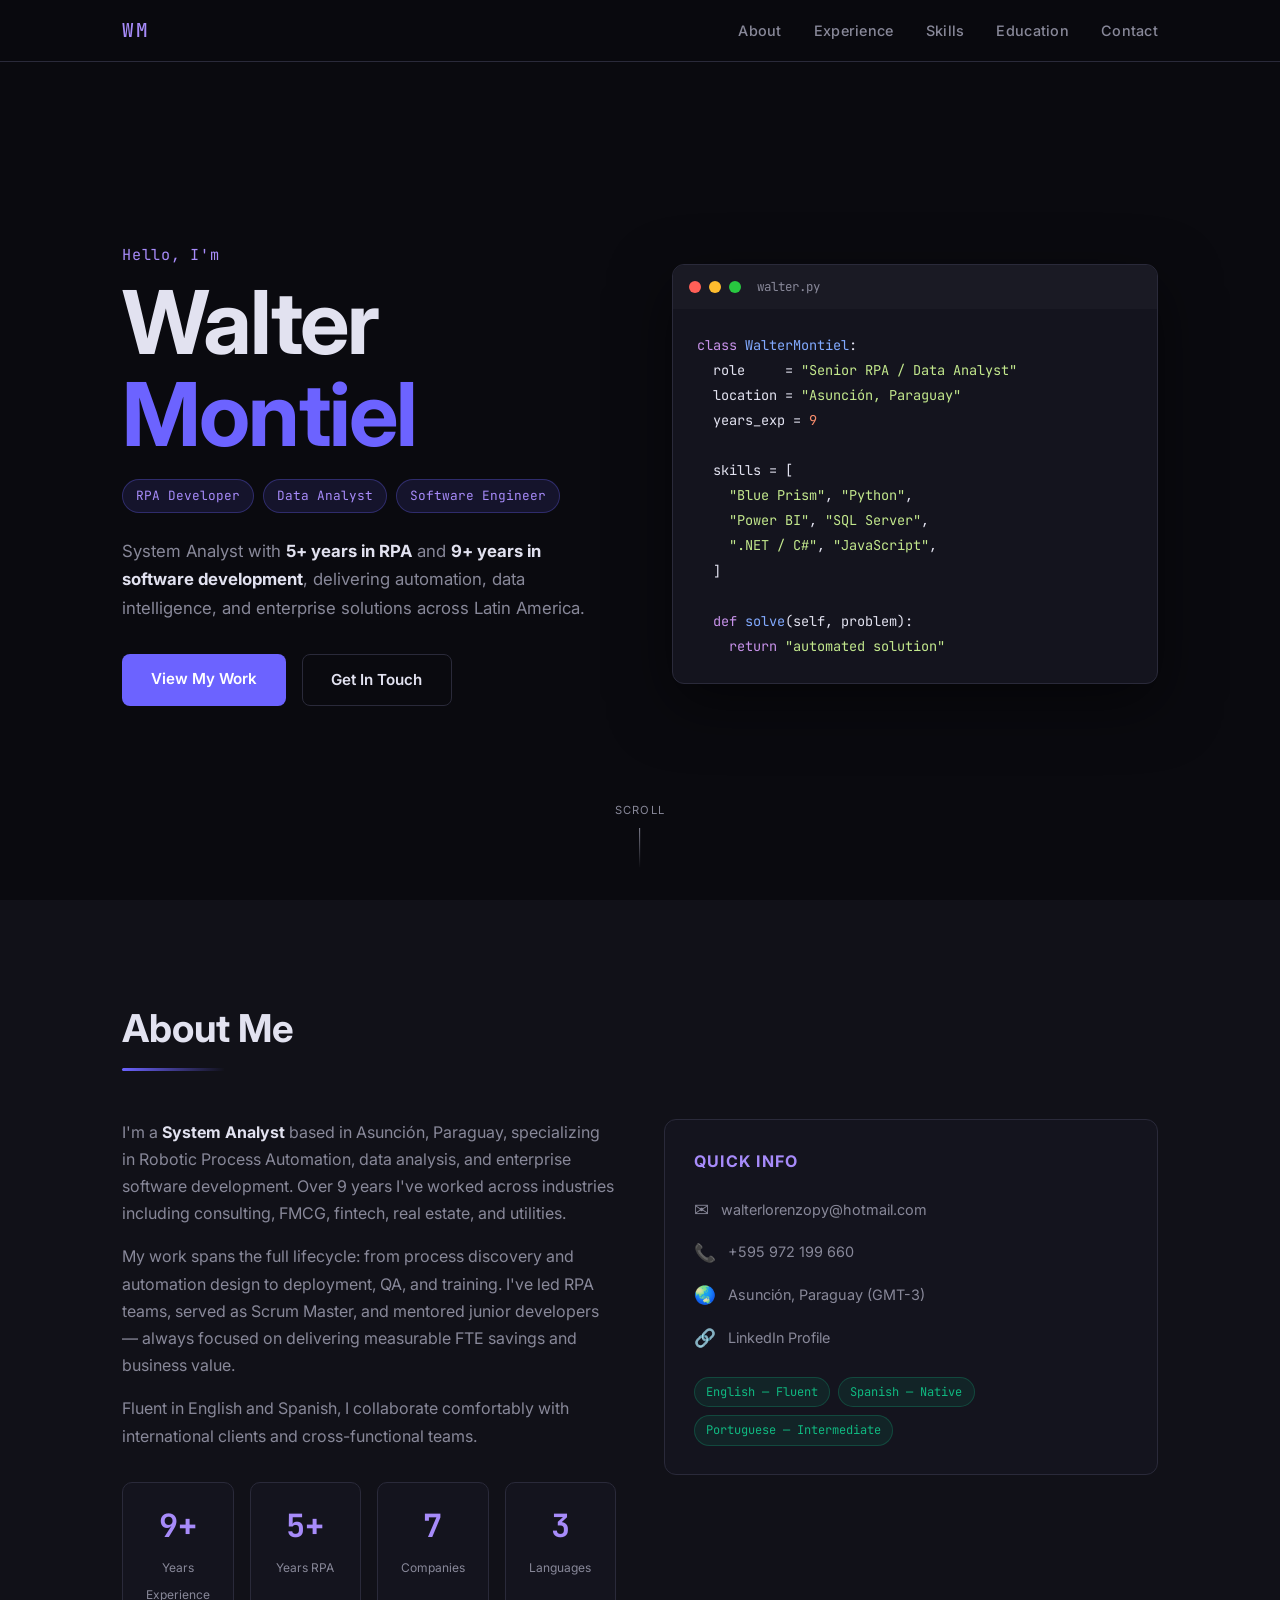
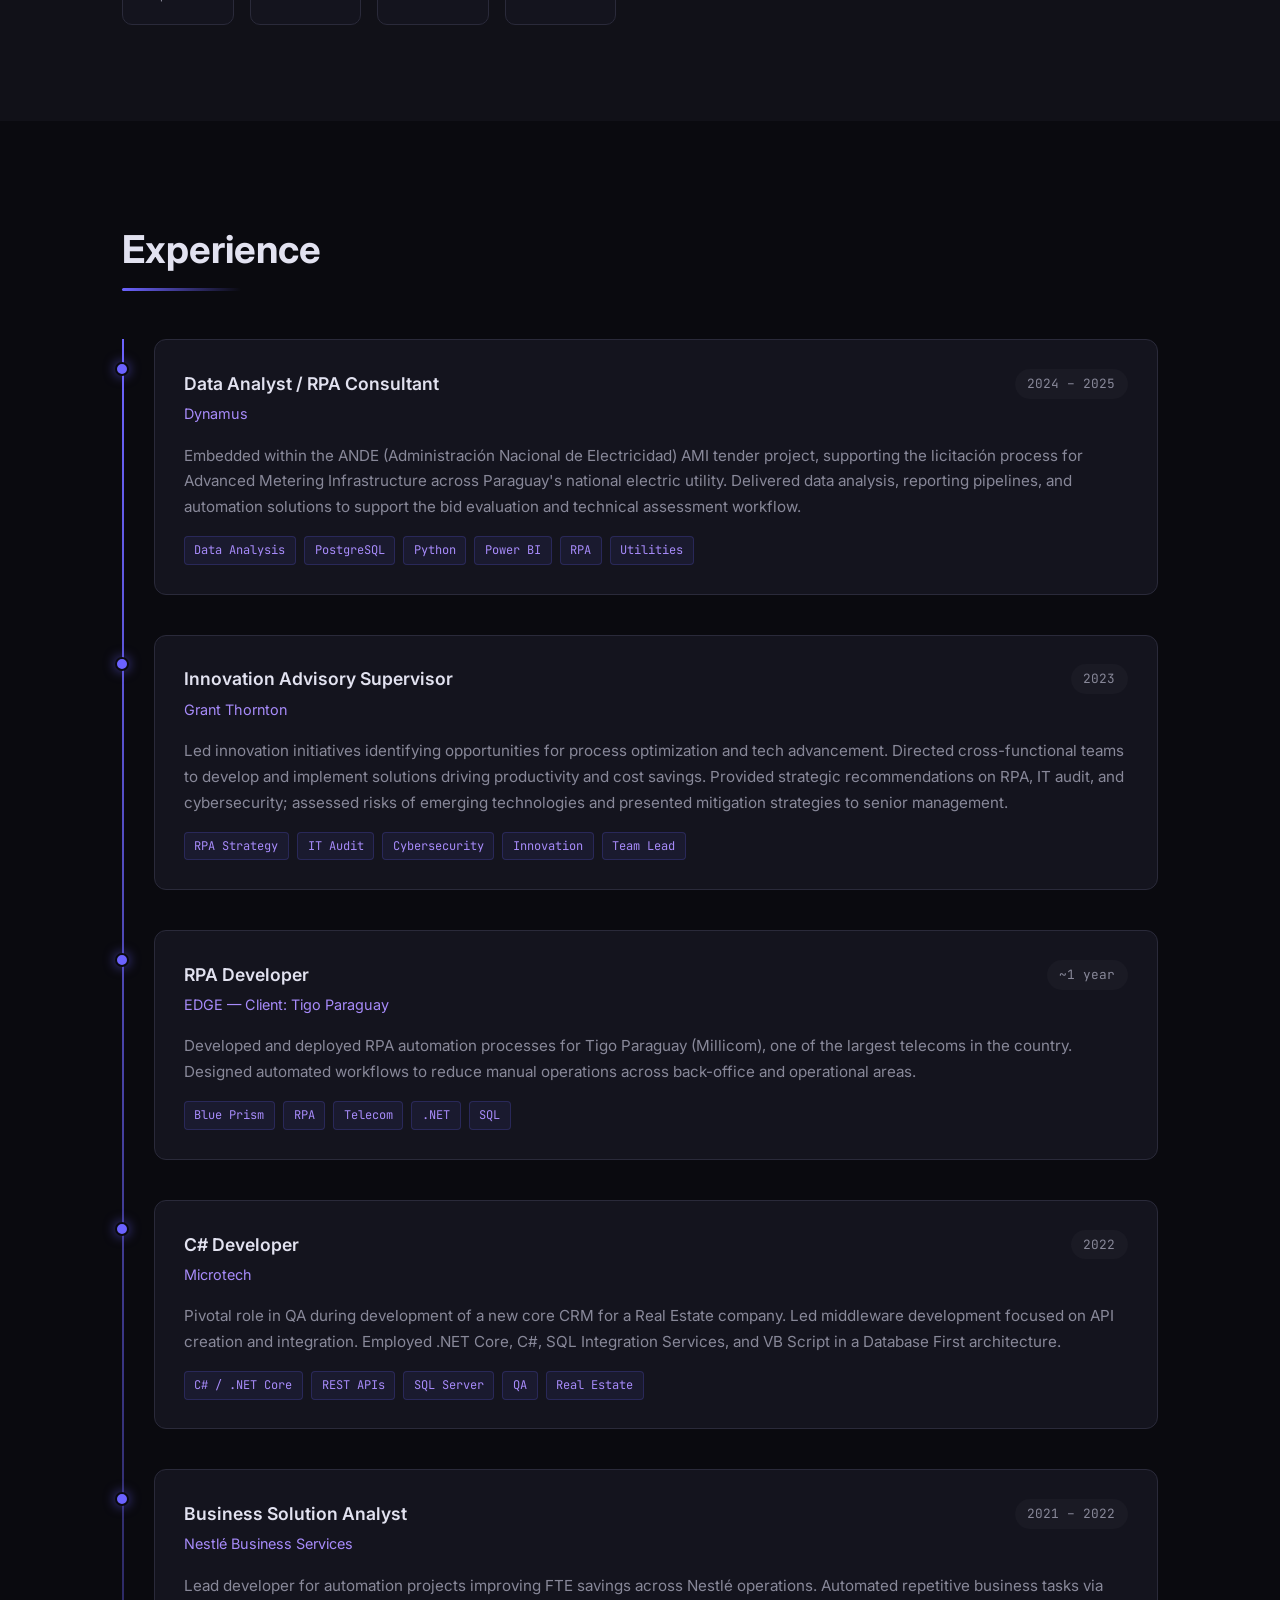
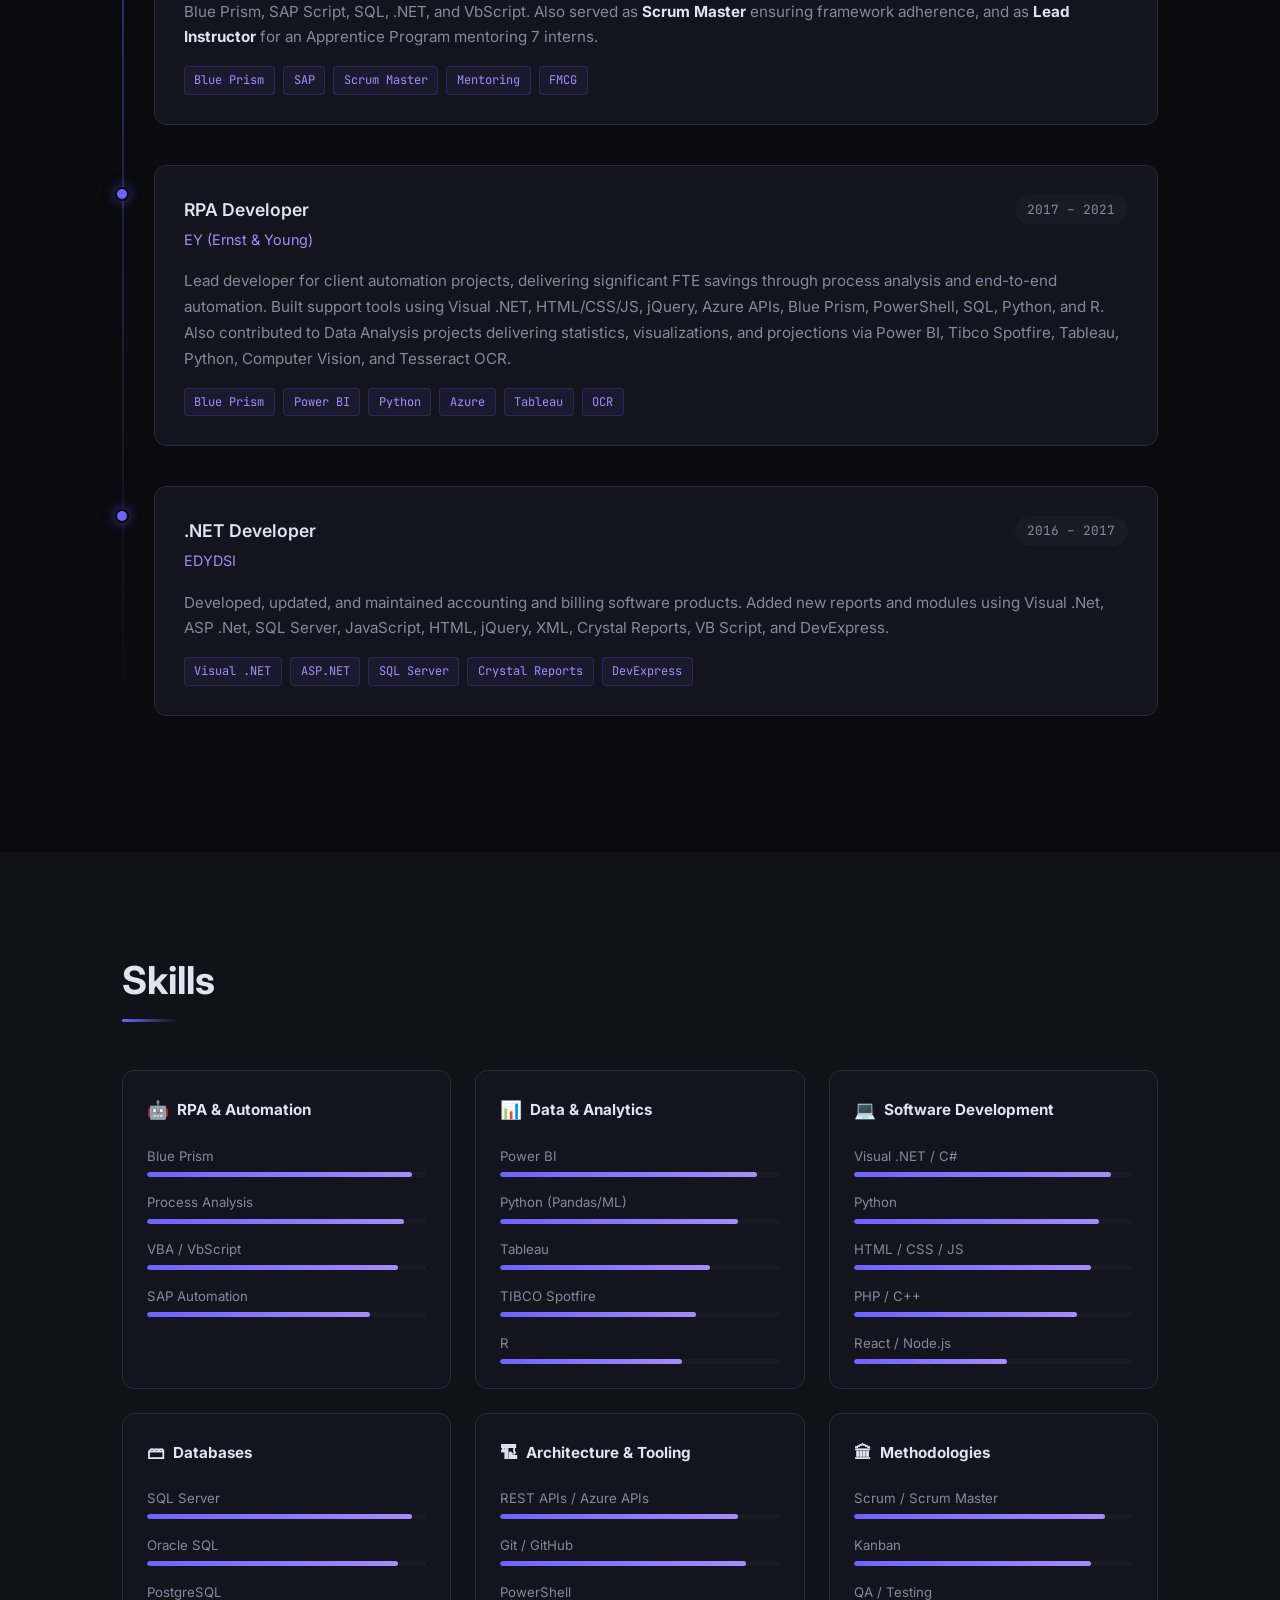
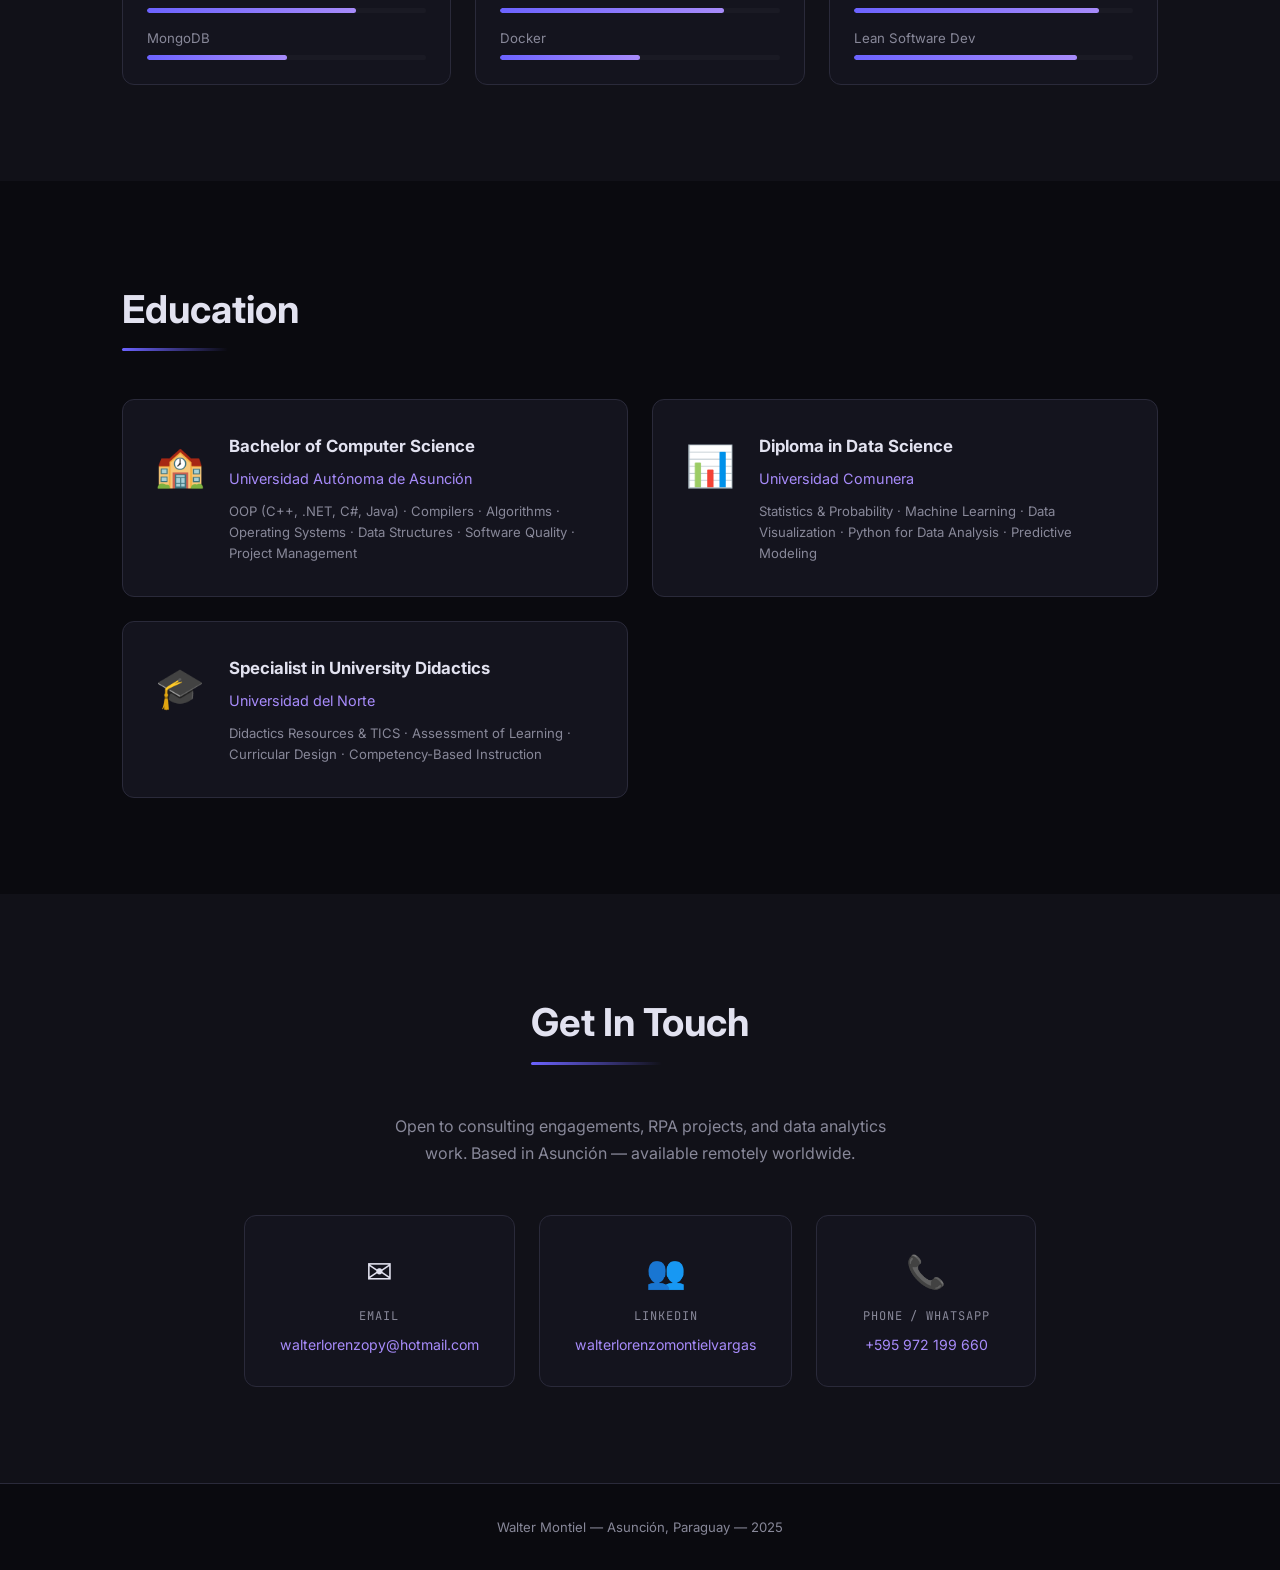
==== index.html @ 480fbe27 "Add Data Science diploma (Universidad Comunera)" ====
<!DOCTYPE html>
<html lang="en">
<head>
  <meta charset="UTF-8" />
  <meta name="viewport" content="width=device-width, initial-scale=1.0" />
  <title>Walter Montiel — Portfolio</title>
  <link rel="preconnect" href="https://fonts.googleapis.com" />
  <link rel="preconnect" href="https://fonts.gstatic.com" crossorigin />
  <link href="https://fonts.googleapis.com/css2?family=Inter:wght@300;400;500;600;700&family=JetBrains+Mono:wght@400;500&display=swap" rel="stylesheet" />
  <link rel="stylesheet" href="style.css" />
</head>
<body>

  <!-- NAV -->
  <nav id="navbar">
    <div class="nav-inner">
      <span class="nav-logo">WM</span>
      <ul class="nav-links">
        <li><a href="#about">About</a></li>
        <li><a href="#experience">Experience</a></li>
        <li><a href="#skills">Skills</a></li>
        <li><a href="#education">Education</a></li>
        <li><a href="#contact">Contact</a></li>
      </ul>
      <button class="nav-toggle" id="navToggle" aria-label="Toggle menu">
        <span></span><span></span><span></span>
      </button>
    </div>
  </nav>

  <!-- HERO -->
  <section id="hero">
    <div class="hero-content">
      <p class="hero-greeting">Hello, I'm</p>
      <h1 class="hero-name">Walter<br><span>Montiel</span></h1>
      <div class="hero-roles">
        <span class="role-tag">RPA Developer</span>
        <span class="role-tag">Data Analyst</span>
        <span class="role-tag">Software Engineer</span>
      </div>
      <p class="hero-summary">
        System Analyst with <strong>5+ years in RPA</strong> and <strong>9+ years in software development</strong>,
        delivering automation, data intelligence, and enterprise solutions across Latin America.
      </p>
      <div class="hero-cta">
        <a href="#experience" class="btn btn-primary">View My Work</a>
        <a href="#contact" class="btn btn-outline">Get In Touch</a>
      </div>
    </div>
    <div class="hero-visual">
      <div class="code-block">
        <div class="code-header">
          <span class="dot red"></span><span class="dot yellow"></span><span class="dot green"></span>
          <span class="code-title">walter.py</span>
        </div>
        <pre><code><span class="kw">class</span> <span class="cls">WalterMontiel</span>:
  role     = <span class="str">"Senior RPA / Data Analyst"</span>
  location = <span class="str">"Asunción, Paraguay"</span>
  years_exp = <span class="num">9</span>

  skills = [
    <span class="str">"Blue Prism"</span>, <span class="str">"Python"</span>,
    <span class="str">"Power BI"</span>, <span class="str">"SQL Server"</span>,
    <span class="str">".NET / C#"</span>, <span class="str">"JavaScript"</span>,
  ]

  <span class="kw">def</span> <span class="fn">solve</span>(self, problem):
    <span class="kw">return</span> <span class="str">"automated solution"</span></code></pre>
      </div>
    </div>
    <div class="scroll-hint">
      <span>scroll</span>
      <div class="scroll-line"></div>
    </div>
  </section>

  <!-- ABOUT -->
  <section id="about">
    <div class="container">
      <h2 class="section-title">About Me</h2>
      <div class="about-grid">
        <div class="about-text">
          <p>
            I'm a <strong>System Analyst</strong> based in Asunción, Paraguay, specializing in Robotic Process Automation,
            data analysis, and enterprise software development. Over 9 years I've worked across industries including
            consulting, FMCG, fintech, real estate, and utilities.
          </p>
          <p>
            My work spans the full lifecycle: from process discovery and automation design to deployment, QA, and training.
            I've led RPA teams, served as Scrum Master, and mentored junior developers — always focused on delivering
            measurable FTE savings and business value.
          </p>
          <p>
            Fluent in English and Spanish, I collaborate comfortably with international clients and cross-functional teams.
          </p>
          <div class="about-stats">
            <div class="stat"><span class="stat-num">9+</span><span class="stat-label">Years Experience</span></div>
            <div class="stat"><span class="stat-num">5+</span><span class="stat-label">Years RPA</span></div>
            <div class="stat"><span class="stat-num">7</span><span class="stat-label">Companies</span></div>
            <div class="stat"><span class="stat-num">3</span><span class="stat-label">Languages</span></div>
          </div>
        </div>
        <div class="about-contact-card">
          <h3>Quick Info</h3>
          <ul>
            <li><span class="icon">&#9993;</span> <a href="mailto:walterlorenzopy@hotmail.com">walterlorenzopy@hotmail.com</a></li>
            <li><span class="icon">&#128222;</span> +595 972 199 660</li>
            <li><span class="icon">&#127759;</span> Asunción, Paraguay (GMT-3)</li>
            <li><span class="icon">&#128279;</span> <a href="https://linkedin.com/in/walterlorenzomontielvargas" target="_blank">LinkedIn Profile</a></li>
          </ul>
          <div class="lang-badges">
            <span class="lang-badge">English — Fluent</span>
            <span class="lang-badge">Spanish — Native</span>
            <span class="lang-badge">Portuguese — Intermediate</span>
          </div>
        </div>
      </div>
    </div>
  </section>

  <!-- EXPERIENCE -->
  <section id="experience">
    <div class="container">
      <h2 class="section-title">Experience</h2>
      <div class="timeline">

        <div class="timeline-item">
          <div class="timeline-marker"></div>
          <div class="timeline-card">
            <div class="job-header">
              <div>
                <h3 class="job-title">Data Analyst / RPA Consultant</h3>
                <p class="job-company">Dynamus</p>
              </div>
              <span class="job-period">2024 – 2025</span>
            </div>
            <p class="job-desc">
              Embedded within the ANDE (Administración Nacional de Electricidad) AMI tender project, supporting
              the licitación process for Advanced Metering Infrastructure across Paraguay's national electric utility.
              Delivered data analysis, reporting pipelines, and automation solutions to support the bid evaluation
              and technical assessment workflow.
            </p>
            <div class="job-tags">
              <span>Data Analysis</span><span>PostgreSQL</span><span>Python</span><span>Power BI</span><span>RPA</span><span>Utilities</span>
            </div>
          </div>
        </div>

        <div class="timeline-item">
          <div class="timeline-marker"></div>
          <div class="timeline-card">
            <div class="job-header">
              <div>
                <h3 class="job-title">Innovation Advisory Supervisor</h3>
                <p class="job-company">Grant Thornton</p>
              </div>
              <span class="job-period">2023</span>
            </div>
            <p class="job-desc">
              Led innovation initiatives identifying opportunities for process optimization and tech advancement.
              Directed cross-functional teams to develop and implement solutions driving productivity and cost savings.
              Provided strategic recommendations on RPA, IT audit, and cybersecurity; assessed risks of emerging
              technologies and presented mitigation strategies to senior management.
            </p>
            <div class="job-tags">
              <span>RPA Strategy</span><span>IT Audit</span><span>Cybersecurity</span><span>Innovation</span><span>Team Lead</span>
            </div>
          </div>
        </div>

        <div class="timeline-item">
          <div class="timeline-marker"></div>
          <div class="timeline-card">
            <div class="job-header">
              <div>
                <h3 class="job-title">RPA Developer</h3>
                <p class="job-company">EDGE — Client: Tigo Paraguay</p>
              </div>
              <span class="job-period">~1 year</span>
            </div>
            <p class="job-desc">
              Developed and deployed RPA automation processes for Tigo Paraguay (Millicom), one of the largest
              telecoms in the country. Designed automated workflows to reduce manual operations across
              back-office and operational areas.
            </p>
            <div class="job-tags">
              <span>Blue Prism</span><span>RPA</span><span>Telecom</span><span>.NET</span><span>SQL</span>
            </div>
          </div>
        </div>

        <div class="timeline-item">
          <div class="timeline-marker"></div>
          <div class="timeline-card">
            <div class="job-header">
              <div>
                <h3 class="job-title">C# Developer</h3>
                <p class="job-company">Microtech</p>
              </div>
              <span class="job-period">2022</span>
            </div>
            <p class="job-desc">
              Pivotal role in QA during development of a new core CRM for a Real Estate company.
              Led middleware development focused on API creation and integration. Employed .NET Core, C#,
              SQL Integration Services, and VB Script in a Database First architecture.
            </p>
            <div class="job-tags">
              <span>C# / .NET Core</span><span>REST APIs</span><span>SQL Server</span><span>QA</span><span>Real Estate</span>
            </div>
          </div>
        </div>

        <div class="timeline-item">
          <div class="timeline-marker"></div>
          <div class="timeline-card">
            <div class="job-header">
              <div>
                <h3 class="job-title">Business Solution Analyst</h3>
                <p class="job-company">Nestlé Business Services</p>
              </div>
              <span class="job-period">2021 – 2022</span>
            </div>
            <p class="job-desc">
              Lead developer for automation projects improving FTE savings across Nestlé operations.
              Automated repetitive business tasks via Blue Prism, SAP Script, SQL, .NET, and VbScript.
              Also served as <strong>Scrum Master</strong> ensuring framework adherence, and as
              <strong>Lead Instructor</strong> for an Apprentice Program mentoring 7 interns.
            </p>
            <div class="job-tags">
              <span>Blue Prism</span><span>SAP</span><span>Scrum Master</span><span>Mentoring</span><span>FMCG</span>
            </div>
          </div>
        </div>

        <div class="timeline-item">
          <div class="timeline-marker"></div>
          <div class="timeline-card">
            <div class="job-header">
              <div>
                <h3 class="job-title">RPA Developer</h3>
                <p class="job-company">EY (Ernst &amp; Young)</p>
              </div>
              <span class="job-period">2017 – 2021</span>
            </div>
            <p class="job-desc">
              Lead developer for client automation projects, delivering significant FTE savings through process
              analysis and end-to-end automation. Built support tools using Visual .NET, HTML/CSS/JS, jQuery,
              Azure APIs, Blue Prism, PowerShell, SQL, Python, and R. Also contributed to Data Analysis projects
              delivering statistics, visualizations, and projections via Power BI, Tibco Spotfire, Tableau,
              Python, Computer Vision, and Tesseract OCR.
            </p>
            <div class="job-tags">
              <span>Blue Prism</span><span>Power BI</span><span>Python</span><span>Azure</span><span>Tableau</span><span>OCR</span>
            </div>
          </div>
        </div>

        <div class="timeline-item">
          <div class="timeline-marker"></div>
          <div class="timeline-card">
            <div class="job-header">
              <div>
                <h3 class="job-title">.NET Developer</h3>
                <p class="job-company">EDYDSI</p>
              </div>
              <span class="job-period">2016 – 2017</span>
            </div>
            <p class="job-desc">
              Developed, updated, and maintained accounting and billing software products. Added new reports
              and modules using Visual .Net, ASP .Net, SQL Server, JavaScript, HTML, jQuery, XML,
              Crystal Reports, VB Script, and DevExpress.
            </p>
            <div class="job-tags">
              <span>Visual .NET</span><span>ASP.NET</span><span>SQL Server</span><span>Crystal Reports</span><span>DevExpress</span>
            </div>
          </div>
        </div>

      </div>
    </div>
  </section>

  <!-- SKILLS -->
  <section id="skills">
    <div class="container">
      <h2 class="section-title">Skills</h2>
      <div class="skills-grid">

        <div class="skill-category">
          <h3><span class="skill-icon">&#129302;</span> RPA &amp; Automation</h3>
          <div class="skill-items">
            <div class="skill-item"><span>Blue Prism</span><div class="bar"><div class="fill" style="width:95%"></div></div></div>
            <div class="skill-item"><span>Process Analysis</span><div class="bar"><div class="fill" style="width:92%"></div></div></div>
            <div class="skill-item"><span>VBA / VbScript</span><div class="bar"><div class="fill" style="width:90%"></div></div></div>
            <div class="skill-item"><span>SAP Automation</span><div class="bar"><div class="fill" style="width:80%"></div></div></div>
          </div>
        </div>

        <div class="skill-category">
          <h3><span class="skill-icon">&#128202;</span> Data &amp; Analytics</h3>
          <div class="skill-items">
            <div class="skill-item"><span>Power BI</span><div class="bar"><div class="fill" style="width:92%"></div></div></div>
            <div class="skill-item"><span>Python (Pandas/ML)</span><div class="bar"><div class="fill" style="width:85%"></div></div></div>
            <div class="skill-item"><span>Tableau</span><div class="bar"><div class="fill" style="width:75%"></div></div></div>
            <div class="skill-item"><span>TIBCO Spotfire</span><div class="bar"><div class="fill" style="width:70%"></div></div></div>
            <div class="skill-item"><span>R</span><div class="bar"><div class="fill" style="width:65%"></div></div></div>
          </div>
        </div>

        <div class="skill-category">
          <h3><span class="skill-icon">&#128187;</span> Software Development</h3>
          <div class="skill-items">
            <div class="skill-item"><span>Visual .NET / C#</span><div class="bar"><div class="fill" style="width:92%"></div></div></div>
            <div class="skill-item"><span>Python</span><div class="bar"><div class="fill" style="width:88%"></div></div></div>
            <div class="skill-item"><span>HTML / CSS / JS</span><div class="bar"><div class="fill" style="width:85%"></div></div></div>
            <div class="skill-item"><span>PHP / C++</span><div class="bar"><div class="fill" style="width:80%"></div></div></div>
            <div class="skill-item"><span>React / Node.js</span><div class="bar"><div class="fill" style="width:55%"></div></div></div>
          </div>
        </div>

        <div class="skill-category">
          <h3><span class="skill-icon">&#128451;</span> Databases</h3>
          <div class="skill-items">
            <div class="skill-item"><span>SQL Server</span><div class="bar"><div class="fill" style="width:95%"></div></div></div>
            <div class="skill-item"><span>Oracle SQL</span><div class="bar"><div class="fill" style="width:90%"></div></div></div>
            <div class="skill-item"><span>PostgreSQL</span><div class="bar"><div class="fill" style="width:75%"></div></div></div>
            <div class="skill-item"><span>MongoDB</span><div class="bar"><div class="fill" style="width:50%"></div></div></div>
          </div>
        </div>

        <div class="skill-category">
          <h3><span class="skill-icon">&#127959;</span> Architecture &amp; Tooling</h3>
          <div class="skill-items">
            <div class="skill-item"><span>REST APIs / Azure APIs</span><div class="bar"><div class="fill" style="width:85%"></div></div></div>
            <div class="skill-item"><span>Git / GitHub</span><div class="bar"><div class="fill" style="width:88%"></div></div></div>
            <div class="skill-item"><span>PowerShell</span><div class="bar"><div class="fill" style="width:80%"></div></div></div>
            <div class="skill-item"><span>Docker</span><div class="bar"><div class="fill" style="width:50%"></div></div></div>
          </div>
        </div>

        <div class="skill-category">
          <h3><span class="skill-icon">&#127963;</span> Methodologies</h3>
          <div class="skill-items">
            <div class="skill-item"><span>Scrum / Scrum Master</span><div class="bar"><div class="fill" style="width:90%"></div></div></div>
            <div class="skill-item"><span>Kanban</span><div class="bar"><div class="fill" style="width:85%"></div></div></div>
            <div class="skill-item"><span>QA / Testing</span><div class="bar"><div class="fill" style="width:88%"></div></div></div>
            <div class="skill-item"><span>Lean Software Dev</span><div class="bar"><div class="fill" style="width:80%"></div></div></div>
          </div>
        </div>

      </div>
    </div>
  </section>

  <!-- EDUCATION -->
  <section id="education">
    <div class="container">
      <h2 class="section-title">Education</h2>
      <div class="edu-grid">
        <div class="edu-card">
          <div class="edu-icon">&#127979;</div>
          <div>
            <h3>Bachelor of Computer Science</h3>
            <p class="edu-school">Universidad Autónoma de Asunción</p>
            <p class="edu-courses">OOP (C++, .NET, C#, Java) &middot; Compilers &middot; Algorithms &middot; Operating Systems &middot; Data Structures &middot; Software Quality &middot; Project Management</p>
          </div>
        </div>
        <div class="edu-card">
          <div class="edu-icon">&#128202;</div>
          <div>
            <h3>Diploma in Data Science</h3>
            <p class="edu-school">Universidad Comunera</p>
            <p class="edu-courses">Statistics &amp; Probability &middot; Machine Learning &middot; Data Visualization &middot; Python for Data Analysis &middot; Predictive Modeling</p>
          </div>
        </div>
        <div class="edu-card">
          <div class="edu-icon">&#127891;</div>
          <div>
            <h3>Specialist in University Didactics</h3>
            <p class="edu-school">Universidad del Norte</p>
            <p class="edu-courses">Didactics Resources &amp; TICS &middot; Assessment of Learning &middot; Curricular Design &middot; Competency-Based Instruction</p>
          </div>
        </div>
      </div>
    </div>
  </section>

  <!-- CONTACT -->
  <section id="contact">
    <div class="container">
      <h2 class="section-title">Get In Touch</h2>
      <p class="contact-subtitle">
        Open to consulting engagements, RPA projects, and data analytics work.
        Based in Asunción — available remotely worldwide.
      </p>
      <div class="contact-links">
        <a href="mailto:walterlorenzopy@hotmail.com" class="contact-card">
          <span class="contact-icon">&#9993;</span>
          <span class="contact-label">Email</span>
          <span class="contact-value">walterlorenzopy@hotmail.com</span>
        </a>
        <a href="https://linkedin.com/in/walterlorenzomontielvargas" target="_blank" class="contact-card">
          <span class="contact-icon">&#128101;</span>
          <span class="contact-label">LinkedIn</span>
          <span class="contact-value">walterlorenzomontielvargas</span>
        </a>
        <a href="tel:+595972199660" class="contact-card">
          <span class="contact-icon">&#128222;</span>
          <span class="contact-label">Phone / WhatsApp</span>
          <span class="contact-value">+595 972 199 660</span>
        </a>
      </div>
    </div>
  </section>

  <!-- FOOTER -->
  <footer>
    <p>Walter Montiel &mdash; Asunción, Paraguay &mdash; 2025</p>
  </footer>

  <script src="script.js"></script>
</body>
</html>
---- style.css ----
*, *::before, *::after { box-sizing: border-box; margin: 0; padding: 0; }

:root {
  --bg: #0a0a0f;
  --bg2: #111118;
  --bg3: #1a1a24;
  --accent: #6c63ff;
  --accent2: #a78bfa;
  --text: #e2e2f0;
  --muted: #888899;
  --border: #2a2a3a;
  --card: #14141e;
  --green: #10b981;
  --font: 'Inter', sans-serif;
  --mono: 'JetBrains Mono', monospace;
}

html { scroll-behavior: smooth; }

body {
  font-family: var(--font);
  background: var(--bg);
  color: var(--text);
  line-height: 1.7;
  overflow-x: hidden;
}

a { color: var(--accent2); text-decoration: none; }
a:hover { color: var(--accent); }

/* ── NAV ── */
#navbar {
  position: fixed; top: 0; left: 0; right: 0; z-index: 100;
  background: rgba(10,10,15,0.85);
  backdrop-filter: blur(12px);
  border-bottom: 1px solid var(--border);
  transition: box-shadow .3s;
}
#navbar.scrolled { box-shadow: 0 4px 30px rgba(108,99,255,.15); }
.nav-inner {
  max-width: 1100px; margin: 0 auto;
  display: flex; align-items: center; justify-content: space-between;
  padding: .9rem 2rem;
}
.nav-logo {
  font-family: var(--mono); font-size: 1.2rem; font-weight: 500;
  color: var(--accent2); letter-spacing: .1em;
}
.nav-links { display: flex; gap: 2rem; list-style: none; }
.nav-links a {
  color: var(--muted); font-size: .9rem; font-weight: 500;
  letter-spacing: .02em; transition: color .2s;
}
.nav-links a:hover { color: var(--text); }
.nav-toggle { display: none; flex-direction: column; gap: 5px; background: none; border: none; cursor: pointer; padding: 4px; }
.nav-toggle span { display: block; width: 22px; height: 2px; background: var(--muted); border-radius: 2px; transition: .3s; }

/* ── HERO ── */
#hero {
  min-height: 100vh;
  display: grid;
  grid-template-columns: 1fr 1fr;
  align-items: center;
  gap: 4rem;
  max-width: 1100px; margin: 0 auto;
  padding: 7rem 2rem 4rem;
  position: relative;
}
.hero-greeting { font-family: var(--mono); color: var(--accent2); font-size: .95rem; margin-bottom: .5rem; letter-spacing: .05em; }
.hero-name {
  font-size: clamp(3rem, 7vw, 5.5rem);
  font-weight: 700; line-height: 1.05;
  margin-bottom: 1.2rem;
  letter-spacing: -.02em;
}
.hero-name span { color: var(--accent); }
.hero-roles { display: flex; flex-wrap: wrap; gap: .6rem; margin-bottom: 1.5rem; }
.role-tag {
  font-family: var(--mono); font-size: .8rem;
  background: rgba(108,99,255,.12); color: var(--accent2);
  border: 1px solid rgba(108,99,255,.3);
  padding: .3rem .8rem; border-radius: 999px;
}
.hero-summary { color: var(--muted); max-width: 480px; margin-bottom: 2rem; font-size: 1.05rem; }
.hero-summary strong { color: var(--text); }
.hero-cta { display: flex; gap: 1rem; flex-wrap: wrap; }

.btn {
  padding: .75rem 1.8rem; border-radius: 8px; font-weight: 600;
  font-size: .95rem; cursor: pointer; transition: all .2s; display: inline-block;
}
.btn-primary { background: var(--accent); color: #fff; }
.btn-primary:hover { background: var(--accent2); color: #fff; box-shadow: 0 0 24px rgba(108,99,255,.4); }
.btn-outline { border: 1px solid var(--border); color: var(--text); }
.btn-outline:hover { border-color: var(--accent); color: var(--accent2); }

/* code block */
.code-block {
  background: var(--card); border: 1px solid var(--border);
  border-radius: 12px; overflow: hidden;
  box-shadow: 0 20px 60px rgba(0,0,0,.5);
}
.code-header {
  background: var(--bg3); padding: .7rem 1rem;
  display: flex; align-items: center; gap: .5rem;
}
.dot { width: 12px; height: 12px; border-radius: 50%; }
.dot.red { background: #ff5f57; }
.dot.yellow { background: #febc2e; }
.dot.green { background: #28c840; }
.code-title { font-family: var(--mono); font-size: .78rem; color: var(--muted); margin-left: .5rem; }
.code-block pre { padding: 1.5rem; overflow-x: auto; }
.code-block code { font-family: var(--mono); font-size: .85rem; line-height: 1.8; }
.kw { color: #c792ea; }
.cls { color: #82aaff; }
.str { color: #c3e88d; }
.num { color: #f78c6c; }
.fn  { color: #82aaff; }

.scroll-hint {
  position: absolute; bottom: 2rem; left: 50%; transform: translateX(-50%);
  display: flex; flex-direction: column; align-items: center; gap: .5rem;
  color: var(--muted); font-size: .7rem; letter-spacing: .1em; text-transform: uppercase;
}
.scroll-line { width: 1px; height: 40px; background: linear-gradient(to bottom, var(--muted), transparent); }

/* ── SECTIONS ── */
section { padding: 6rem 0; }
.container { max-width: 1100px; margin: 0 auto; padding: 0 2rem; }

.section-title {
  font-size: clamp(1.8rem, 4vw, 2.4rem); font-weight: 700;
  margin-bottom: 3rem; position: relative; display: inline-block;
}
.section-title::after {
  content: ''; display: block; height: 3px; width: 60%;
  background: linear-gradient(90deg, var(--accent), transparent);
  margin-top: .4rem; border-radius: 2px;
}

/* ── ABOUT ── */
#about { background: var(--bg2); }
.about-grid { display: grid; grid-template-columns: 1fr 1fr; gap: 3rem; align-items: start; }
.about-text p { color: var(--muted); margin-bottom: 1rem; }
.about-text p strong { color: var(--text); }
.about-stats { display: grid; grid-template-columns: repeat(4,1fr); gap: 1rem; margin-top: 2rem; }
.stat { text-align: center; background: var(--card); border: 1px solid var(--border); border-radius: 10px; padding: 1rem; }
.stat-num { display: block; font-size: 2rem; font-weight: 700; color: var(--accent2); font-family: var(--mono); }
.stat-label { font-size: .75rem; color: var(--muted); }

.about-contact-card {
  background: var(--card); border: 1px solid var(--border); border-radius: 12px; padding: 1.8rem;
}
.about-contact-card h3 { margin-bottom: 1.2rem; color: var(--accent2); font-size: 1rem; text-transform: uppercase; letter-spacing: .08em; }
.about-contact-card ul { list-style: none; display: flex; flex-direction: column; gap: .8rem; }
.about-contact-card li { display: flex; align-items: center; gap: .75rem; color: var(--muted); font-size: .9rem; }
.about-contact-card li a { color: var(--muted); }
.about-contact-card li a:hover { color: var(--accent2); }
.icon { font-size: 1.1rem; }
.lang-badges { display: flex; flex-wrap: wrap; gap: .5rem; margin-top: 1.5rem; }
.lang-badge {
  font-size: .75rem; font-family: var(--mono);
  background: rgba(16,185,129,.1); color: var(--green);
  border: 1px solid rgba(16,185,129,.25);
  padding: .25rem .7rem; border-radius: 999px;
}

/* ── TIMELINE ── */
#experience { background: var(--bg); }
.timeline { position: relative; padding-left: 2rem; }
.timeline::before {
  content: ''; position: absolute; left: 0; top: 0; bottom: 0;
  width: 2px; background: linear-gradient(to bottom, var(--accent), transparent);
}
.timeline-item { position: relative; margin-bottom: 2.5rem; }
.timeline-marker {
  position: absolute; left: -2.45rem; top: 1.4rem;
  width: 14px; height: 14px; border-radius: 50%;
  background: var(--accent); border: 2px solid var(--bg);
  box-shadow: 0 0 12px rgba(108,99,255,.6);
}
.timeline-card {
  background: var(--card); border: 1px solid var(--border); border-radius: 12px;
  padding: 1.8rem; transition: border-color .2s, box-shadow .2s;
}
.timeline-card:hover { border-color: rgba(108,99,255,.4); box-shadow: 0 8px 30px rgba(108,99,255,.1); }

.job-header { display: flex; justify-content: space-between; align-items: flex-start; flex-wrap: wrap; gap: .5rem; margin-bottom: 1rem; }
.job-title { font-size: 1.1rem; font-weight: 600; }
.job-company { color: var(--accent2); font-size: .9rem; margin-top: .2rem; }
.job-period {
  font-family: var(--mono); font-size: .8rem; color: var(--muted);
  background: var(--bg3); padding: .25rem .8rem; border-radius: 999px; white-space: nowrap;
}
.job-desc { color: var(--muted); font-size: .95rem; margin-bottom: 1rem; }
.job-desc strong { color: var(--text); }
.job-tags { display: flex; flex-wrap: wrap; gap: .5rem; }
.job-tags span {
  font-size: .75rem; font-family: var(--mono);
  background: rgba(108,99,255,.08); color: var(--accent2);
  border: 1px solid rgba(108,99,255,.2);
  padding: .2rem .6rem; border-radius: 4px;
}

/* ── SKILLS ── */
#skills { background: var(--bg2); }
.skills-grid { display: grid; grid-template-columns: repeat(3,1fr); gap: 1.5rem; }
.skill-category { background: var(--card); border: 1px solid var(--border); border-radius: 12px; padding: 1.5rem; }
.skill-category h3 { font-size: .95rem; margin-bottom: 1.2rem; display: flex; align-items: center; gap: .5rem; }
.skill-icon { font-size: 1.1rem; }
.skill-items { display: flex; flex-direction: column; gap: .9rem; }
.skill-item { display: flex; flex-direction: column; gap: .3rem; }
.skill-item span { font-size: .83rem; color: var(--muted); }
.bar { height: 5px; background: var(--bg3); border-radius: 999px; overflow: hidden; }
.fill { height: 100%; background: linear-gradient(90deg, var(--accent), var(--accent2)); border-radius: 999px; }

/* ── EDUCATION ── */
#education { background: var(--bg); }
.edu-grid { display: grid; grid-template-columns: 1fr 1fr; gap: 1.5rem; }
.edu-card {
  background: var(--card); border: 1px solid var(--border); border-radius: 12px;
  padding: 2rem; display: flex; gap: 1.5rem; align-items: flex-start;
  transition: border-color .2s;
}
.edu-card:hover { border-color: rgba(108,99,255,.4); }
.edu-icon { font-size: 2.5rem; flex-shrink: 0; }
.edu-card h3 { font-size: 1.05rem; margin-bottom: .4rem; }
.edu-school { color: var(--accent2); font-size: .9rem; margin-bottom: .6rem; }
.edu-courses { color: var(--muted); font-size: .82rem; line-height: 1.6; }

/* ── CONTACT ── */
#contact { background: var(--bg2); text-align: center; }
.contact-subtitle { color: var(--muted); max-width: 520px; margin: 0 auto 3rem; font-size: 1rem; }
.contact-links { display: flex; justify-content: center; flex-wrap: wrap; gap: 1.5rem; }
.contact-card {
  background: var(--card); border: 1px solid var(--border); border-radius: 12px;
  padding: 1.8rem 2.2rem; display: flex; flex-direction: column; align-items: center; gap: .4rem;
  min-width: 220px; transition: all .2s; color: var(--text);
}
.contact-card:hover { border-color: var(--accent); box-shadow: 0 8px 30px rgba(108,99,255,.15); color: var(--text); }
.contact-icon { font-size: 2rem; }
.contact-label { font-size: .75rem; text-transform: uppercase; letter-spacing: .08em; color: var(--muted); font-family: var(--mono); }
.contact-value { font-size: .88rem; color: var(--accent2); }

/* ── FOOTER ── */
footer { text-align: center; padding: 2rem; color: var(--muted); font-size: .82rem; background: var(--bg); border-top: 1px solid var(--border); }

/* ── RESPONSIVE ── */
@media (max-width: 900px) {
  #hero { grid-template-columns: 1fr; padding-top: 6rem; }
  .hero-visual { display: none; }
  .about-grid { grid-template-columns: 1fr; }
  .about-stats { grid-template-columns: repeat(2,1fr); }
  .skills-grid { grid-template-columns: repeat(2,1fr); }
  .edu-grid { grid-template-columns: 1fr; }
}
@media (max-width: 600px) {
  .nav-links { display: none; flex-direction: column; position: absolute; top: 100%; left: 0; right: 0; background: var(--bg2); border-bottom: 1px solid var(--border); padding: 1rem 2rem 1.5rem; gap: 1.2rem; }
  .nav-links.open { display: flex; }
  .nav-toggle { display: flex; }
  .skills-grid { grid-template-columns: 1fr; }
  .about-stats { grid-template-columns: repeat(2,1fr); }
  .contact-links { flex-direction: column; align-items: center; }
}
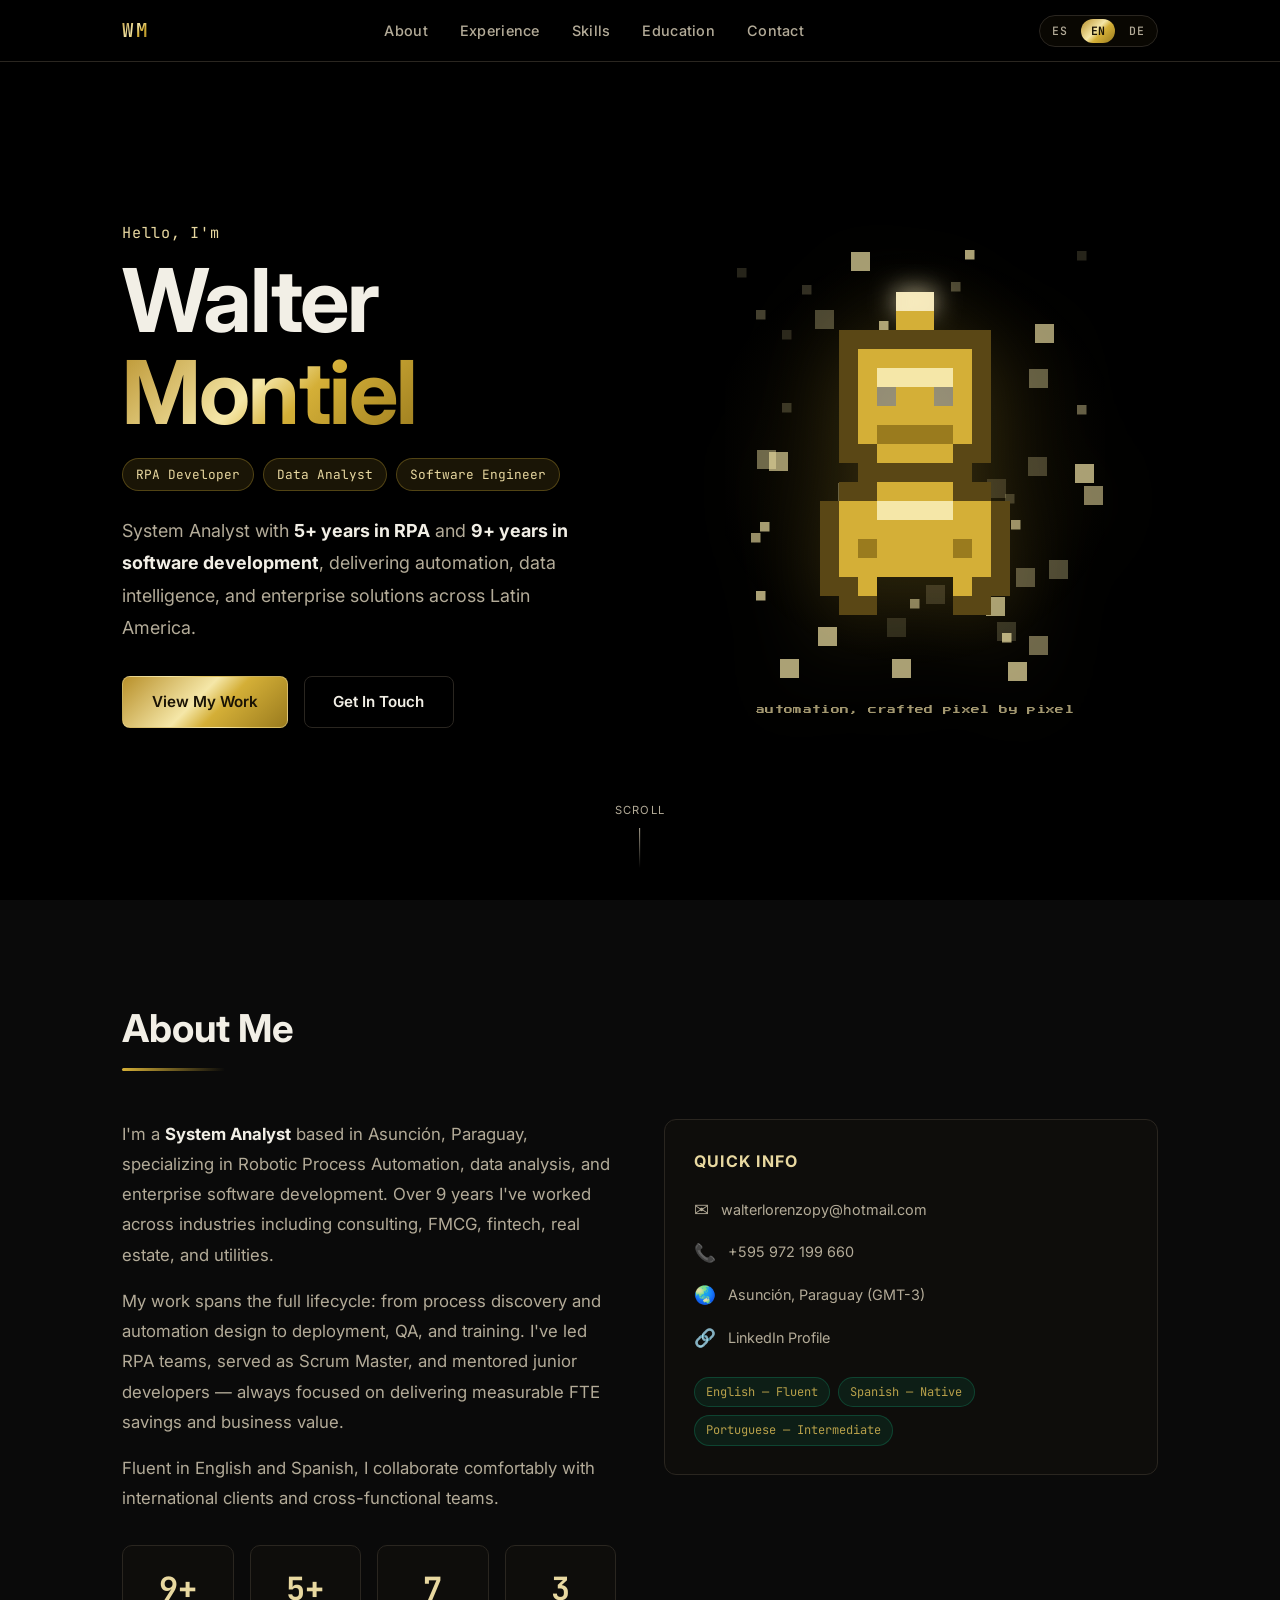
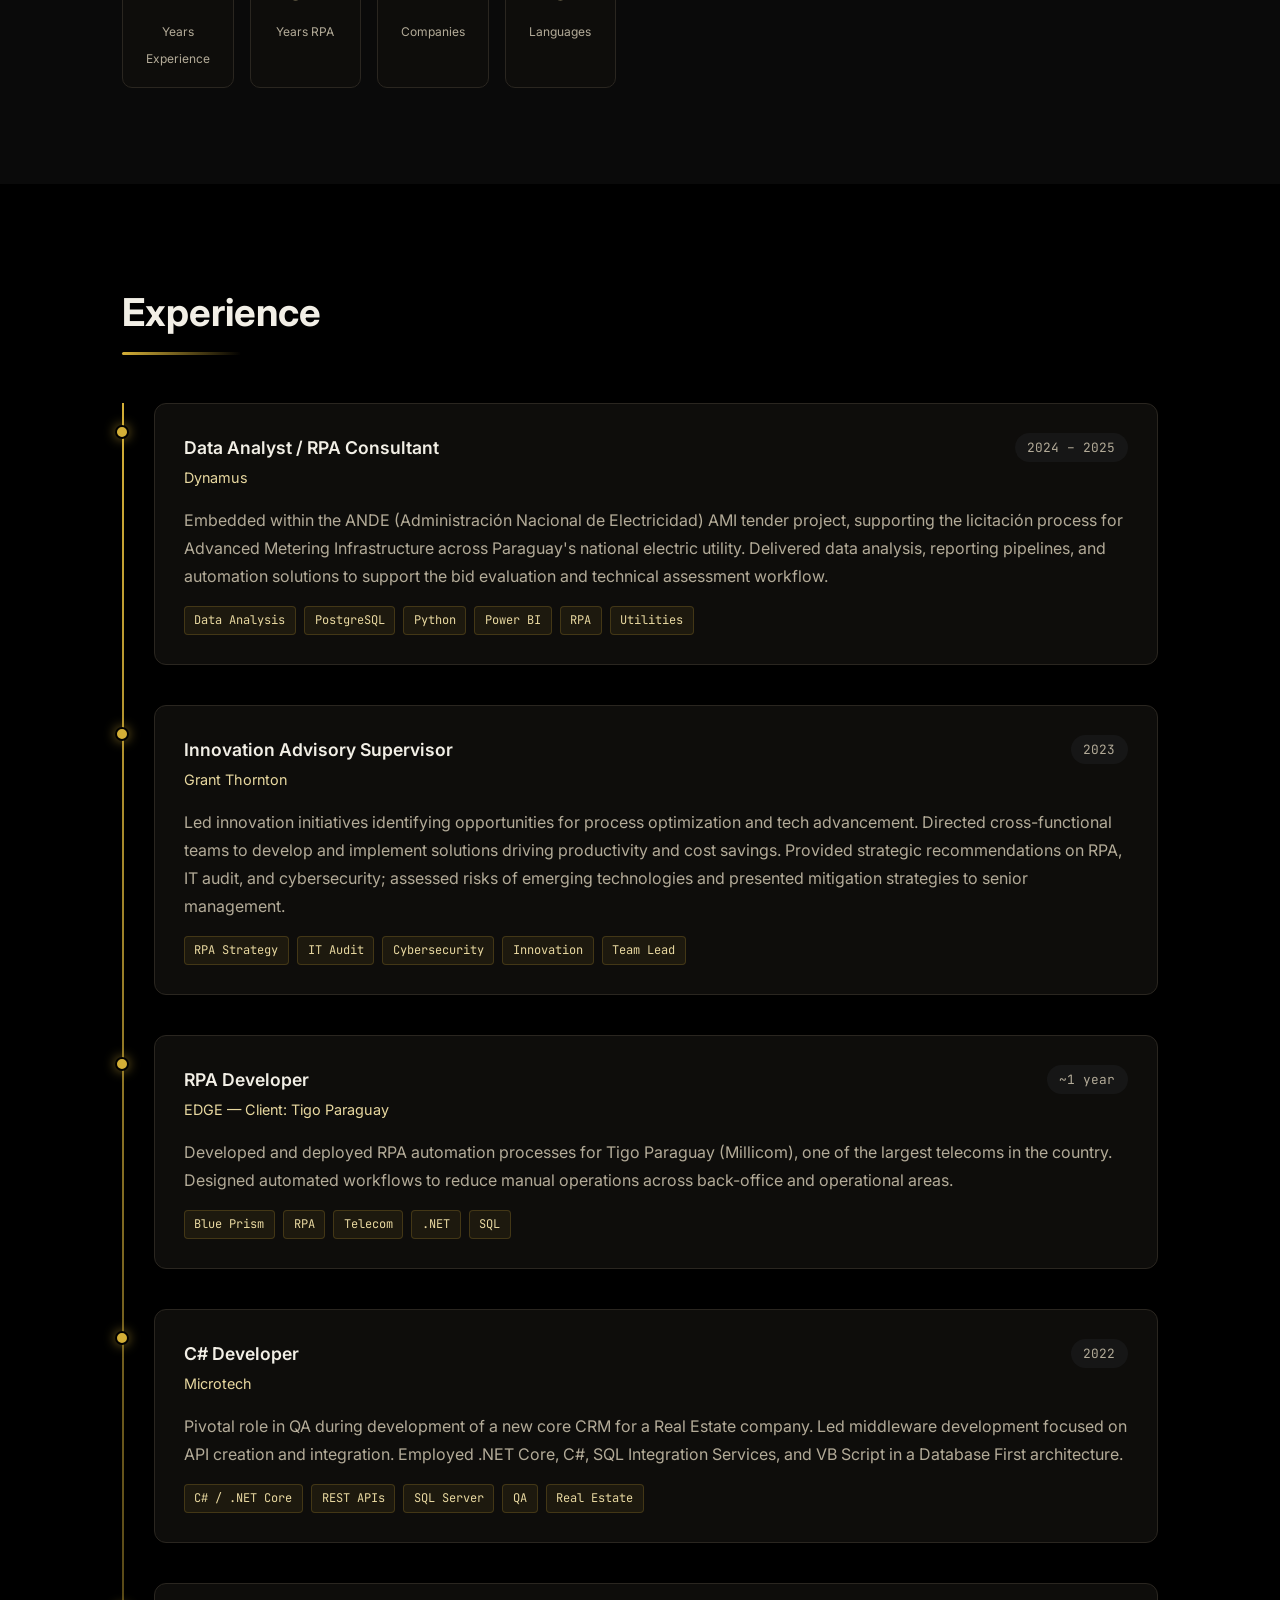
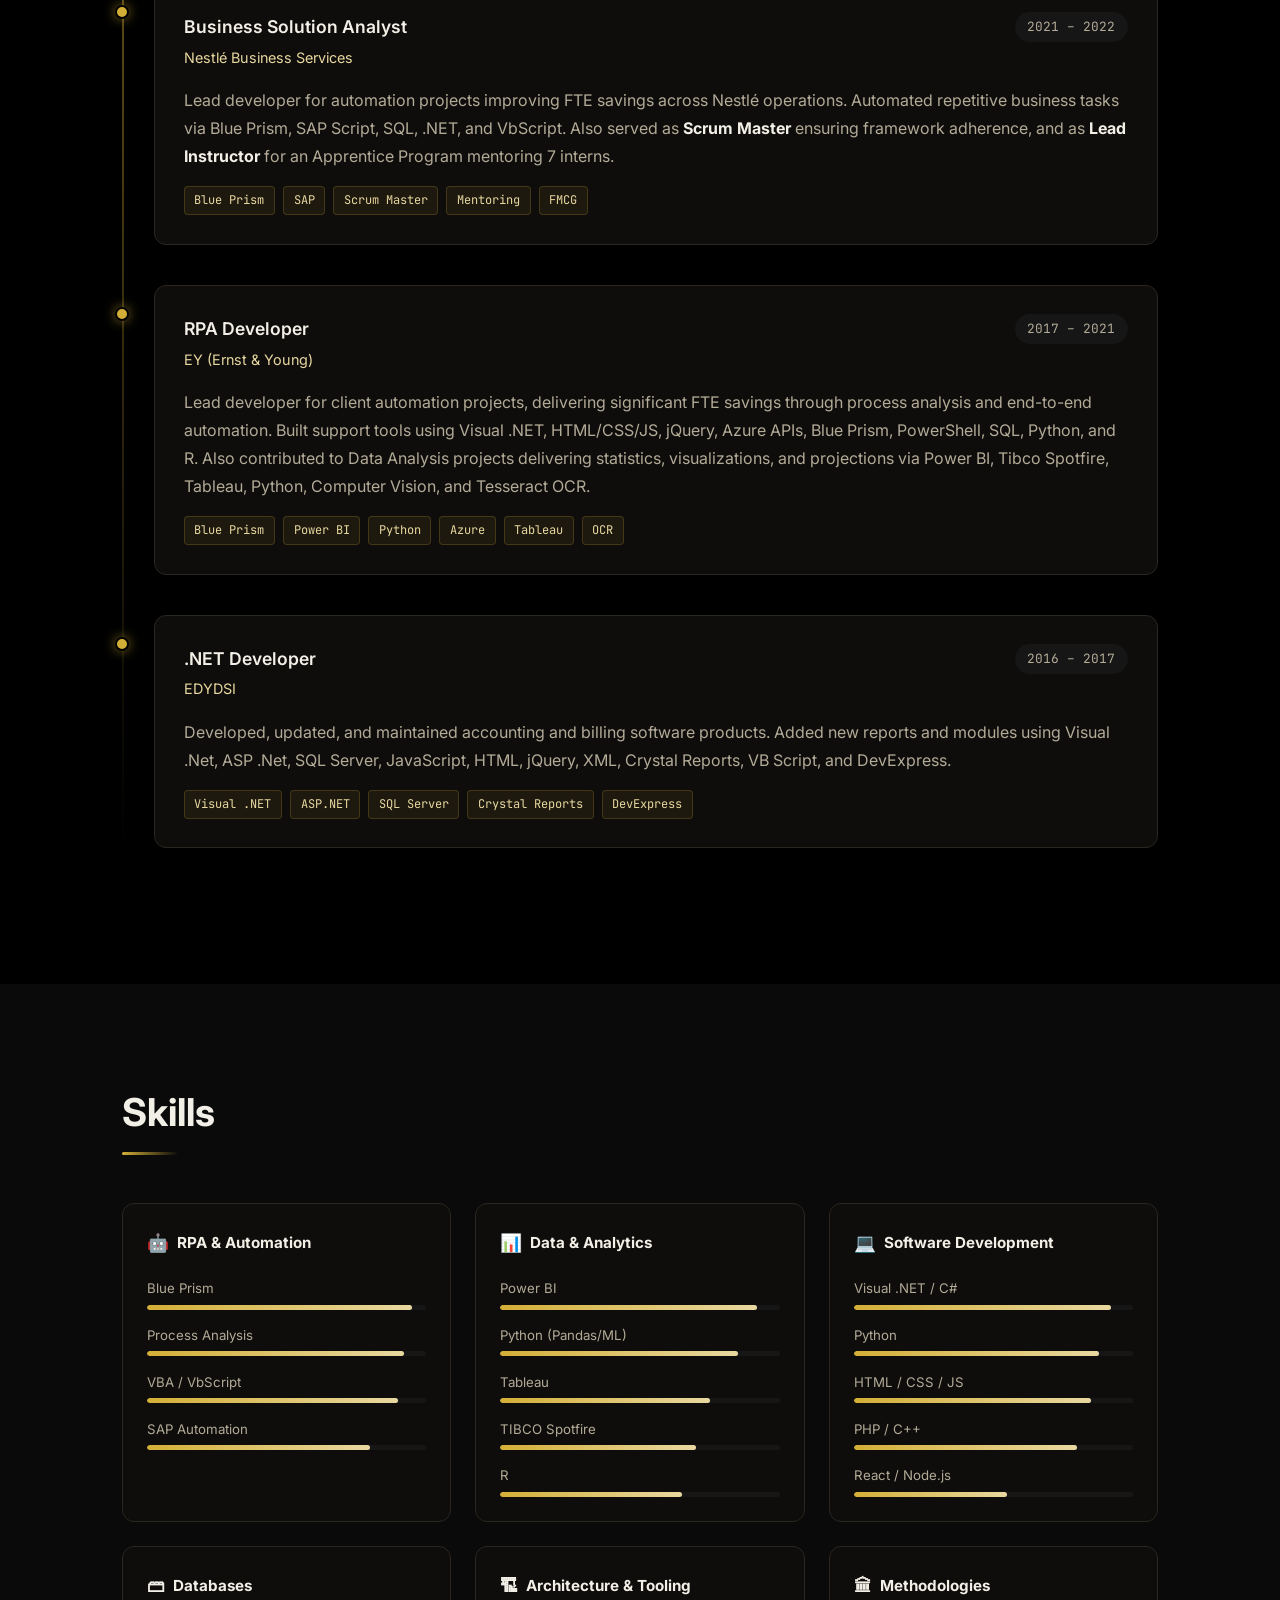
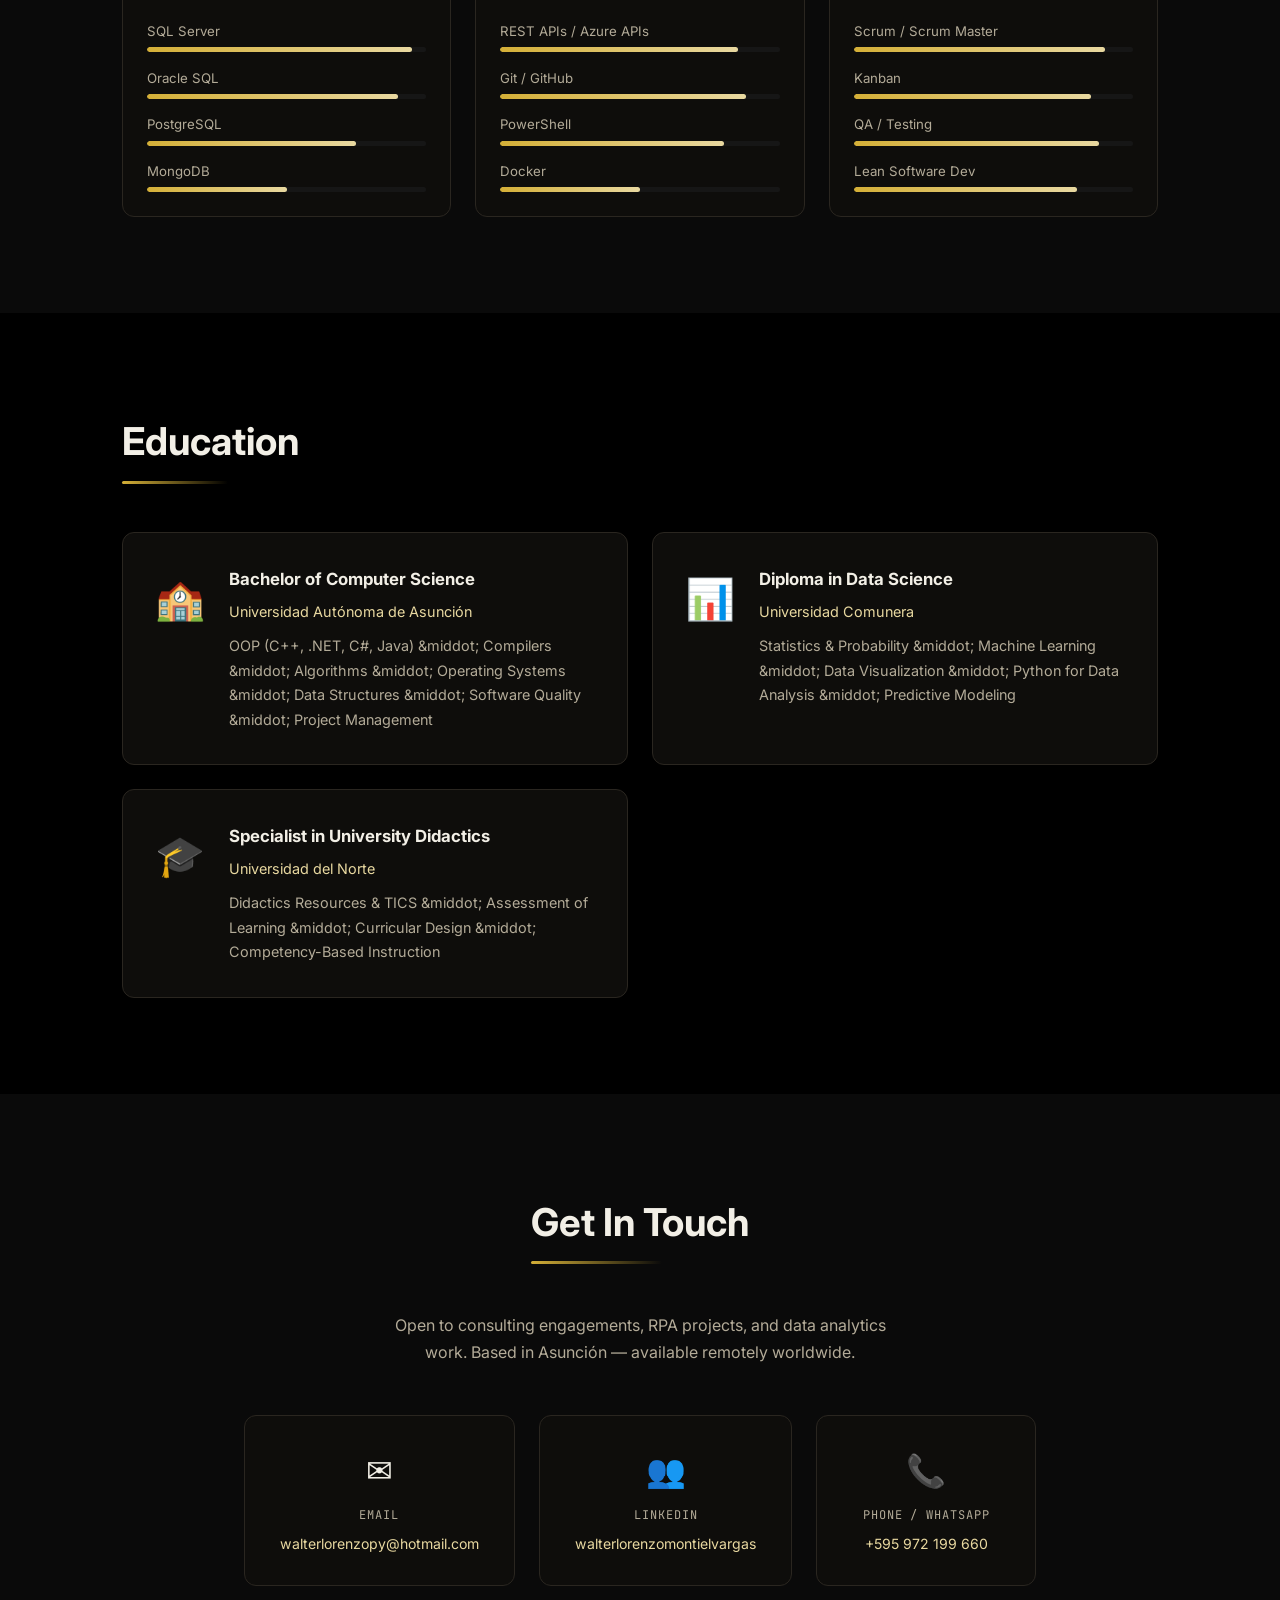
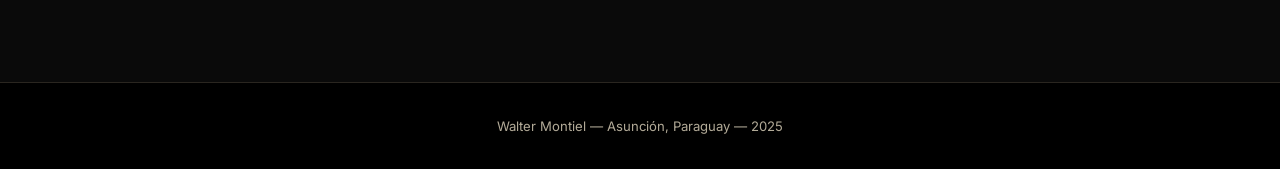
==== commit e93382e6: "Add pixel-art hero animation, ES/EN/DE language switcher, improve readability" ====
--- a/index.html
+++ b/index.html
@@ -6,7 +6,7 @@
   <title>Walter Montiel — Portfolio</title>
   <link rel="preconnect" href="https://fonts.googleapis.com" />
   <link rel="preconnect" href="https://fonts.gstatic.com" crossorigin />
-  <link href="https://fonts.googleapis.com/css2?family=Inter:wght@300;400;500;600;700&family=JetBrains+Mono:wght@400;500&display=swap" rel="stylesheet" />
+  <link href="https://fonts.googleapis.com/css2?family=Inter:wght@300;400;500;600;700&family=JetBrains+Mono:wght@400;500&family=Press+Start+2P&display=swap" rel="stylesheet" />
   <link rel="stylesheet" href="style.css" />
 </head>
 <body>
@@ -16,12 +16,17 @@
     <div class="nav-inner">
       <span class="nav-logo">WM</span>
       <ul class="nav-links">
-        <li><a href="#about">About</a></li>
-        <li><a href="#experience">Experience</a></li>
-        <li><a href="#skills">Skills</a></li>
-        <li><a href="#education">Education</a></li>
-        <li><a href="#contact">Contact</a></li>
+        <li><a href="#about" data-i18n="nav.about">About</a></li>
+        <li><a href="#experience" data-i18n="nav.experience">Experience</a></li>
+        <li><a href="#skills" data-i18n="nav.skills">Skills</a></li>
+        <li><a href="#education" data-i18n="nav.education">Education</a></li>
+        <li><a href="#contact" data-i18n="nav.contact">Contact</a></li>
       </ul>
+      <div class="lang-switch" id="langSwitch" aria-label="Language selector">
+        <button data-lang="es">ES</button>
+        <button data-lang="en">EN</button>
+        <button data-lang="de">DE</button>
+      </div>
       <button class="nav-toggle" id="navToggle" aria-label="Toggle menu">
         <span></span><span></span><span></span>
       </button>
@@ -31,45 +36,28 @@
   <!-- HERO -->
   <section id="hero">
     <div class="hero-content">
-      <p class="hero-greeting">Hello, I'm</p>
+      <p class="hero-greeting" data-i18n="hero.greeting">Hello, I'm</p>
       <h1 class="hero-name">Walter<br><span>Montiel</span></h1>
       <div class="hero-roles">
-        <span class="role-tag">RPA Developer</span>
-        <span class="role-tag">Data Analyst</span>
-        <span class="role-tag">Software Engineer</span>
-      </div>
-      <p class="hero-summary">
+        <span class="role-tag" data-i18n="hero.role1">RPA Developer</span>
+        <span class="role-tag" data-i18n="hero.role2">Data Analyst</span>
+        <span class="role-tag" data-i18n="hero.role3">Software Engineer</span>
+      </div>
+      <p class="hero-summary" data-i18n-html="hero.summary">
         System Analyst with <strong>5+ years in RPA</strong> and <strong>9+ years in software development</strong>,
         delivering automation, data intelligence, and enterprise solutions across Latin America.
       </p>
       <div class="hero-cta">
-        <a href="#experience" class="btn btn-primary">View My Work</a>
-        <a href="#contact" class="btn btn-outline">Get In Touch</a>
+        <a href="#experience" class="btn btn-primary" data-i18n="hero.cta1">View My Work</a>
+        <a href="#contact" class="btn btn-outline" data-i18n="hero.cta2">Get In Touch</a>
       </div>
     </div>
     <div class="hero-visual">
-      <div class="code-block">
-        <div class="code-header">
-          <span class="dot red"></span><span class="dot yellow"></span><span class="dot green"></span>
-          <span class="code-title">walter.py</span>
-        </div>
-        <pre><code><span class="kw">class</span> <span class="cls">WalterMontiel</span>:
-  role     = <span class="str">"Senior RPA / Data Analyst"</span>
-  location = <span class="str">"Asunción, Paraguay"</span>
-  years_exp = <span class="num">9</span>
-
-  skills = [
-    <span class="str">"Blue Prism"</span>, <span class="str">"Python"</span>,
-    <span class="str">"Power BI"</span>, <span class="str">"SQL Server"</span>,
-    <span class="str">".NET / C#"</span>, <span class="str">"JavaScript"</span>,
-  ]
-
-  <span class="kw">def</span> <span class="fn">solve</span>(self, problem):
-    <span class="kw">return</span> <span class="str">"automated solution"</span></code></pre>
-      </div>
+      <canvas id="pixelCanvas" class="pixel-canvas" aria-hidden="true"></canvas>
+      <p class="pixel-caption" data-i18n="hero.pixelcap">automation, crafted pixel by pixel</p>
     </div>
     <div class="scroll-hint">
-      <span>scroll</span>
+      <span data-i18n="hero.scroll">scroll</span>
       <div class="scroll-line"></div>
     </div>
   </section>
@@ -77,41 +65,41 @@
   <!-- ABOUT -->
   <section id="about">
     <div class="container">
-      <h2 class="section-title">About Me</h2>
+      <h2 class="section-title" data-i18n="about.title">About Me</h2>
       <div class="about-grid">
         <div class="about-text">
-          <p>
+          <p data-i18n-html="about.p1">
             I'm a <strong>System Analyst</strong> based in Asunción, Paraguay, specializing in Robotic Process Automation,
             data analysis, and enterprise software development. Over 9 years I've worked across industries including
             consulting, FMCG, fintech, real estate, and utilities.
           </p>
-          <p>
+          <p data-i18n-html="about.p2">
             My work spans the full lifecycle: from process discovery and automation design to deployment, QA, and training.
             I've led RPA teams, served as Scrum Master, and mentored junior developers — always focused on delivering
             measurable FTE savings and business value.
           </p>
-          <p>
+          <p data-i18n-html="about.p3">
             Fluent in English and Spanish, I collaborate comfortably with international clients and cross-functional teams.
           </p>
           <div class="about-stats">
-            <div class="stat"><span class="stat-num">9+</span><span class="stat-label">Years Experience</span></div>
-            <div class="stat"><span class="stat-num">5+</span><span class="stat-label">Years RPA</span></div>
-            <div class="stat"><span class="stat-num">7</span><span class="stat-label">Companies</span></div>
-            <div class="stat"><span class="stat-num">3</span><span class="stat-label">Languages</span></div>
+            <div class="stat"><span class="stat-num">9+</span><span class="stat-label" data-i18n="about.stat1">Years Experience</span></div>
+            <div class="stat"><span class="stat-num">5+</span><span class="stat-label" data-i18n="about.stat2">Years RPA</span></div>
+            <div class="stat"><span class="stat-num">7</span><span class="stat-label" data-i18n="about.stat3">Companies</span></div>
+            <div class="stat"><span class="stat-num">3</span><span class="stat-label" data-i18n="about.stat4">Languages</span></div>
           </div>
         </div>
         <div class="about-contact-card">
-          <h3>Quick Info</h3>
+          <h3 data-i18n="about.quickinfo">Quick Info</h3>
           <ul>
             <li><span class="icon">&#9993;</span> <a href="mailto:walterlorenzopy@hotmail.com">walterlorenzopy@hotmail.com</a></li>
             <li><span class="icon">&#128222;</span> +595 972 199 660</li>
             <li><span class="icon">&#127759;</span> Asunción, Paraguay (GMT-3)</li>
-            <li><span class="icon">&#128279;</span> <a href="https://linkedin.com/in/walterlorenzomontielvargas" target="_blank">LinkedIn Profile</a></li>
+            <li><span class="icon">&#128279;</span> <a href="https://linkedin.com/in/walterlorenzomontielvargas" target="_blank" data-i18n="about.linkedin">LinkedIn Profile</a></li>
           </ul>
           <div class="lang-badges">
-            <span class="lang-badge">English — Fluent</span>
-            <span class="lang-badge">Spanish — Native</span>
-            <span class="lang-badge">Portuguese — Intermediate</span>
+            <span class="lang-badge" data-i18n="about.lang1">English — Fluent</span>
+            <span class="lang-badge" data-i18n="about.lang2">Spanish — Native</span>
+            <span class="lang-badge" data-i18n="about.lang3">Portuguese — Intermediate</span>
           </div>
         </div>
       </div>
@@ -121,7 +109,7 @@
   <!-- EXPERIENCE -->
   <section id="experience">
     <div class="container">
-      <h2 class="section-title">Experience</h2>
+      <h2 class="section-title" data-i18n="exp.title">Experience</h2>
       <div class="timeline">
 
         <div class="timeline-item">
@@ -129,12 +117,12 @@
           <div class="timeline-card">
             <div class="job-header">
               <div>
-                <h3 class="job-title">Data Analyst / RPA Consultant</h3>
+                <h3 class="job-title" data-i18n="exp.j1.title">Data Analyst / RPA Consultant</h3>
                 <p class="job-company">Dynamus</p>
               </div>
               <span class="job-period">2024 – 2025</span>
             </div>
-            <p class="job-desc">
+            <p class="job-desc" data-i18n="exp.j1.desc">
               Embedded within the ANDE (Administración Nacional de Electricidad) AMI tender project, supporting
               the licitación process for Advanced Metering Infrastructure across Paraguay's national electric utility.
               Delivered data analysis, reporting pipelines, and automation solutions to support the bid evaluation
@@ -151,12 +139,12 @@
           <div class="timeline-card">
             <div class="job-header">
               <div>
-                <h3 class="job-title">Innovation Advisory Supervisor</h3>
+                <h3 class="job-title" data-i18n="exp.j2.title">Innovation Advisory Supervisor</h3>
                 <p class="job-company">Grant Thornton</p>
               </div>
               <span class="job-period">2023</span>
             </div>
-            <p class="job-desc">
+            <p class="job-desc" data-i18n="exp.j2.desc">
               Led innovation initiatives identifying opportunities for process optimization and tech advancement.
               Directed cross-functional teams to develop and implement solutions driving productivity and cost savings.
               Provided strategic recommendations on RPA, IT audit, and cybersecurity; assessed risks of emerging
@@ -176,9 +164,9 @@
                 <h3 class="job-title">RPA Developer</h3>
                 <p class="job-company">EDGE — Client: Tigo Paraguay</p>
               </div>
-              <span class="job-period">~1 year</span>
-            </div>
-            <p class="job-desc">
+              <span class="job-period" data-i18n="exp.j3.period">~1 year</span>
+            </div>
+            <p class="job-desc" data-i18n="exp.j3.desc">
               Developed and deployed RPA automation processes for Tigo Paraguay (Millicom), one of the largest
               telecoms in the country. Designed automated workflows to reduce manual operations across
               back-office and operational areas.
@@ -199,7 +187,7 @@
               </div>
               <span class="job-period">2022</span>
             </div>
-            <p class="job-desc">
+            <p class="job-desc" data-i18n="exp.j4.desc">
               Pivotal role in QA during development of a new core CRM for a Real Estate company.
               Led middleware development focused on API creation and integration. Employed .NET Core, C#,
               SQL Integration Services, and VB Script in a Database First architecture.
@@ -215,12 +203,12 @@
           <div class="timeline-card">
             <div class="job-header">
               <div>
-                <h3 class="job-title">Business Solution Analyst</h3>
+                <h3 class="job-title" data-i18n="exp.j5.title">Business Solution Analyst</h3>
                 <p class="job-company">Nestlé Business Services</p>
               </div>
               <span class="job-period">2021 – 2022</span>
             </div>
-            <p class="job-desc">
+            <p class="job-desc" data-i18n-html="exp.j5.desc">
               Lead developer for automation projects improving FTE savings across Nestlé operations.
               Automated repetitive business tasks via Blue Prism, SAP Script, SQL, .NET, and VbScript.
               Also served as <strong>Scrum Master</strong> ensuring framework adherence, and as
@@ -242,7 +230,7 @@
               </div>
               <span class="job-period">2017 – 2021</span>
             </div>
-            <p class="job-desc">
+            <p class="job-desc" data-i18n="exp.j6.desc">
               Lead developer for client automation projects, delivering significant FTE savings through process
               analysis and end-to-end automation. Built support tools using Visual .NET, HTML/CSS/JS, jQuery,
               Azure APIs, Blue Prism, PowerShell, SQL, Python, and R. Also contributed to Data Analysis projects
@@ -265,7 +253,7 @@
               </div>
               <span class="job-period">2016 – 2017</span>
             </div>
-            <p class="job-desc">
+            <p class="job-desc" data-i18n="exp.j7.desc">
               Developed, updated, and maintained accounting and billing software products. Added new reports
               and modules using Visual .Net, ASP .Net, SQL Server, JavaScript, HTML, jQuery, XML,
               Crystal Reports, VB Script, and DevExpress.
@@ -283,21 +271,21 @@
   <!-- SKILLS -->
   <section id="skills">
     <div class="container">
-      <h2 class="section-title">Skills</h2>
+      <h2 class="section-title" data-i18n="skills.title">Skills</h2>
       <div class="skills-grid">
 
         <div class="skill-category">
-          <h3><span class="skill-icon">&#129302;</span> RPA &amp; Automation</h3>
+          <h3><span class="skill-icon">&#129302;</span> <span data-i18n="skills.cat1">RPA &amp; Automation</span></h3>
           <div class="skill-items">
             <div class="skill-item"><span>Blue Prism</span><div class="bar"><div class="fill" style="width:95%"></div></div></div>
-            <div class="skill-item"><span>Process Analysis</span><div class="bar"><div class="fill" style="width:92%"></div></div></div>
+            <div class="skill-item"><span data-i18n="skills.processAnalysis">Process Analysis</span><div class="bar"><div class="fill" style="width:92%"></div></div></div>
             <div class="skill-item"><span>VBA / VbScript</span><div class="bar"><div class="fill" style="width:90%"></div></div></div>
             <div class="skill-item"><span>SAP Automation</span><div class="bar"><div class="fill" style="width:80%"></div></div></div>
           </div>
         </div>
 
         <div class="skill-category">
-          <h3><span class="skill-icon">&#128202;</span> Data &amp; Analytics</h3>
+          <h3><span class="skill-icon">&#128202;</span> <span data-i18n="skills.cat2">Data &amp; Analytics</span></h3>
           <div class="skill-items">
             <div class="skill-item"><span>Power BI</span><div class="bar"><div class="fill" style="width:92%"></div></div></div>
             <div class="skill-item"><span>Python (Pandas/ML)</span><div class="bar"><div class="fill" style="width:85%"></div></div></div>
@@ -308,7 +296,7 @@
         </div>
 
         <div class="skill-category">
-          <h3><span class="skill-icon">&#128187;</span> Software Development</h3>
+          <h3><span class="skill-icon">&#128187;</span> <span data-i18n="skills.cat3">Software Development</span></h3>
           <div class="skill-items">
             <div class="skill-item"><span>Visual .NET / C#</span><div class="bar"><div class="fill" style="width:92%"></div></div></div>
             <div class="skill-item"><span>Python</span><div class="bar"><div class="fill" style="width:88%"></div></div></div>
@@ -319,7 +307,7 @@
         </div>
 
         <div class="skill-category">
-          <h3><span class="skill-icon">&#128451;</span> Databases</h3>
+          <h3><span class="skill-icon">&#128451;</span> <span data-i18n="skills.cat4">Databases</span></h3>
           <div class="skill-items">
             <div class="skill-item"><span>SQL Server</span><div class="bar"><div class="fill" style="width:95%"></div></div></div>
             <div class="skill-item"><span>Oracle SQL</span><div class="bar"><div class="fill" style="width:90%"></div></div></div>
@@ -329,7 +317,7 @@
         </div>
 
         <div class="skill-category">
-          <h3><span class="skill-icon">&#127959;</span> Architecture &amp; Tooling</h3>
+          <h3><span class="skill-icon">&#127959;</span> <span data-i18n="skills.cat5">Architecture &amp; Tooling</span></h3>
           <div class="skill-items">
             <div class="skill-item"><span>REST APIs / Azure APIs</span><div class="bar"><div class="fill" style="width:85%"></div></div></div>
             <div class="skill-item"><span>Git / GitHub</span><div class="bar"><div class="fill" style="width:88%"></div></div></div>
@@ -339,11 +327,11 @@
         </div>
 
         <div class="skill-category">
-          <h3><span class="skill-icon">&#127963;</span> Methodologies</h3>
+          <h3><span class="skill-icon">&#127963;</span> <span data-i18n="skills.cat6">Methodologies</span></h3>
           <div class="skill-items">
             <div class="skill-item"><span>Scrum / Scrum Master</span><div class="bar"><div class="fill" style="width:90%"></div></div></div>
             <div class="skill-item"><span>Kanban</span><div class="bar"><div class="fill" style="width:85%"></div></div></div>
-            <div class="skill-item"><span>QA / Testing</span><div class="bar"><div class="fill" style="width:88%"></div></div></div>
+            <div class="skill-item"><span data-i18n="skills.qa">QA / Testing</span><div class="bar"><div class="fill" style="width:88%"></div></div></div>
             <div class="skill-item"><span>Lean Software Dev</span><div class="bar"><div class="fill" style="width:80%"></div></div></div>
           </div>
         </div>
@@ -355,30 +343,30 @@
   <!-- EDUCATION -->
   <section id="education">
     <div class="container">
-      <h2 class="section-title">Education</h2>
+      <h2 class="section-title" data-i18n="edu.title">Education</h2>
       <div class="edu-grid">
         <div class="edu-card">
           <div class="edu-icon">&#127979;</div>
           <div>
-            <h3>Bachelor of Computer Science</h3>
+            <h3 data-i18n="edu.c1.title">Bachelor of Computer Science</h3>
             <p class="edu-school">Universidad Autónoma de Asunción</p>
-            <p class="edu-courses">OOP (C++, .NET, C#, Java) &middot; Compilers &middot; Algorithms &middot; Operating Systems &middot; Data Structures &middot; Software Quality &middot; Project Management</p>
+            <p class="edu-courses" data-i18n="edu.c1.courses">OOP (C++, .NET, C#, Java) &middot; Compilers &middot; Algorithms &middot; Operating Systems &middot; Data Structures &middot; Software Quality &middot; Project Management</p>
           </div>
         </div>
         <div class="edu-card">
           <div class="edu-icon">&#128202;</div>
           <div>
-            <h3>Diploma in Data Science</h3>
+            <h3 data-i18n="edu.c2.title">Diploma in Data Science</h3>
             <p class="edu-school">Universidad Comunera</p>
-            <p class="edu-courses">Statistics &amp; Probability &middot; Machine Learning &middot; Data Visualization &middot; Python for Data Analysis &middot; Predictive Modeling</p>
+            <p class="edu-courses" data-i18n="edu.c2.courses">Statistics &amp; Probability &middot; Machine Learning &middot; Data Visualization &middot; Python for Data Analysis &middot; Predictive Modeling</p>
           </div>
         </div>
         <div class="edu-card">
           <div class="edu-icon">&#127891;</div>
           <div>
-            <h3>Specialist in University Didactics</h3>
+            <h3 data-i18n="edu.c3.title">Specialist in University Didactics</h3>
             <p class="edu-school">Universidad del Norte</p>
-            <p class="edu-courses">Didactics Resources &amp; TICS &middot; Assessment of Learning &middot; Curricular Design &middot; Competency-Based Instruction</p>
+            <p class="edu-courses" data-i18n="edu.c3.courses">Didactics Resources &amp; TICS &middot; Assessment of Learning &middot; Curricular Design &middot; Competency-Based Instruction</p>
           </div>
         </div>
       </div>
@@ -388,15 +376,15 @@
   <!-- CONTACT -->
   <section id="contact">
     <div class="container">
-      <h2 class="section-title">Get In Touch</h2>
-      <p class="contact-subtitle">
+      <h2 class="section-title" data-i18n="contact.title">Get In Touch</h2>
+      <p class="contact-subtitle" data-i18n="contact.subtitle">
         Open to consulting engagements, RPA projects, and data analytics work.
         Based in Asunción — available remotely worldwide.
       </p>
       <div class="contact-links">
         <a href="mailto:walterlorenzopy@hotmail.com" class="contact-card">
           <span class="contact-icon">&#9993;</span>
-          <span class="contact-label">Email</span>
+          <span class="contact-label" data-i18n="contact.email">Email</span>
           <span class="contact-value">walterlorenzopy@hotmail.com</span>
         </a>
         <a href="https://linkedin.com/in/walterlorenzomontielvargas" target="_blank" class="contact-card">
@@ -406,7 +394,7 @@
         </a>
         <a href="tel:+595972199660" class="contact-card">
           <span class="contact-icon">&#128222;</span>
-          <span class="contact-label">Phone / WhatsApp</span>
+          <span class="contact-label" data-i18n="contact.phone">Phone / WhatsApp</span>
           <span class="contact-value">+595 972 199 660</span>
         </a>
       </div>
--- a/style.css
+++ b/style.css
@@ -1,16 +1,18 @@
 *, *::before, *::after { box-sizing: border-box; margin: 0; padding: 0; }
 
 :root {
-  --bg: #0a0a0f;
-  --bg2: #111118;
-  --bg3: #1a1a24;
-  --accent: #6c63ff;
-  --accent2: #a78bfa;
-  --text: #e2e2f0;
-  --muted: #888899;
-  --border: #2a2a3a;
-  --card: #14141e;
-  --green: #10b981;
+  --bg: #000000;
+  --bg2: #0a0a0a;
+  --bg3: #161616;
+  --accent: #d4af37;        /* metallic gold */
+  --accent2: #e8d8a0;       /* champagne */
+  --silver: #c0c0c0;
+  --text: #f2efe6;
+  --muted: #b3ab98;
+  --border: #2a2620;
+  --card: #0e0d0b;
+  --green: #b8a04a;
+  --gold-grad: linear-gradient(135deg, #b8902a 0%, #f5e7a8 45%, #d4af37 60%, #9a7b1e 100%);
   --font: 'Inter', sans-serif;
   --mono: 'JetBrains Mono', monospace;
 }
@@ -31,20 +33,21 @@
 /* ── NAV ── */
 #navbar {
   position: fixed; top: 0; left: 0; right: 0; z-index: 100;
-  background: rgba(10,10,15,0.85);
+  background: rgba(0,0,0,0.85);
   backdrop-filter: blur(12px);
   border-bottom: 1px solid var(--border);
   transition: box-shadow .3s;
 }
-#navbar.scrolled { box-shadow: 0 4px 30px rgba(108,99,255,.15); }
+#navbar.scrolled { box-shadow: 0 4px 30px rgba(212,175,55,.15); }
 .nav-inner {
   max-width: 1100px; margin: 0 auto;
   display: flex; align-items: center; justify-content: space-between;
   padding: .9rem 2rem;
 }
 .nav-logo {
-  font-family: var(--mono); font-size: 1.2rem; font-weight: 500;
-  color: var(--accent2); letter-spacing: .1em;
+  font-family: var(--mono); font-size: 1.2rem; font-weight: 600;
+  background: var(--gold-grad); -webkit-background-clip: text; background-clip: text;
+  -webkit-text-fill-color: transparent; letter-spacing: .1em;
 }
 .nav-links { display: flex; gap: 2rem; list-style: none; }
 .nav-links a {
@@ -54,6 +57,16 @@
 .nav-links a:hover { color: var(--text); }
 .nav-toggle { display: none; flex-direction: column; gap: 5px; background: none; border: none; cursor: pointer; padding: 4px; }
 .nav-toggle span { display: block; width: 22px; height: 2px; background: var(--muted); border-radius: 2px; transition: .3s; }
+
+/* ── LANGUAGE SWITCH ── */
+.lang-switch { display: flex; gap: .25rem; border: 1px solid var(--border); border-radius: 999px; padding: .2rem; background: rgba(212,175,55,.04); }
+.lang-switch button {
+  font-family: var(--mono); font-size: .72rem; font-weight: 500; letter-spacing: .05em;
+  background: none; border: none; cursor: pointer; color: var(--muted);
+  padding: .28rem .6rem; border-radius: 999px; transition: all .2s;
+}
+.lang-switch button:hover { color: var(--text); }
+.lang-switch button.active { background: var(--gold-grad); color: #1a1305; font-weight: 700; }
 
 /* ── HERO ── */
 #hero {
@@ -73,15 +86,18 @@
   margin-bottom: 1.2rem;
   letter-spacing: -.02em;
 }
-.hero-name span { color: var(--accent); }
+.hero-name span {
+  background: var(--gold-grad); -webkit-background-clip: text; background-clip: text;
+  -webkit-text-fill-color: transparent;
+}
 .hero-roles { display: flex; flex-wrap: wrap; gap: .6rem; margin-bottom: 1.5rem; }
 .role-tag {
   font-family: var(--mono); font-size: .8rem;
-  background: rgba(108,99,255,.12); color: var(--accent2);
-  border: 1px solid rgba(108,99,255,.3);
+  background: rgba(212,175,55,.12); color: var(--accent2);
+  border: 1px solid rgba(212,175,55,.3);
   padding: .3rem .8rem; border-radius: 999px;
 }
-.hero-summary { color: var(--muted); max-width: 480px; margin-bottom: 2rem; font-size: 1.05rem; }
+.hero-summary { color: var(--muted); max-width: 480px; margin-bottom: 2rem; font-size: 1.12rem; line-height: 1.8; }
 .hero-summary strong { color: var(--text); }
 .hero-cta { display: flex; gap: 1rem; flex-wrap: wrap; }
 
@@ -89,12 +105,26 @@
   padding: .75rem 1.8rem; border-radius: 8px; font-weight: 600;
   font-size: .95rem; cursor: pointer; transition: all .2s; display: inline-block;
 }
-.btn-primary { background: var(--accent); color: #fff; }
-.btn-primary:hover { background: var(--accent2); color: #fff; box-shadow: 0 0 24px rgba(108,99,255,.4); }
+.btn-primary { background: var(--gold-grad); color: #1a1305; border: 1px solid rgba(245,231,168,.4); }
+.btn-primary:hover { color: #000; box-shadow: 0 0 28px rgba(212,175,55,.5); transform: translateY(-1px); }
 .btn-outline { border: 1px solid var(--border); color: var(--text); }
 .btn-outline:hover { border-color: var(--accent); color: var(--accent2); }
 
-/* code block */
+/* ── PIXEL-ART VISUAL ── */
+.hero-visual { display: flex; flex-direction: column; align-items: center; justify-content: center; }
+.pixel-canvas {
+  display: block;
+  image-rendering: pixelated;
+  image-rendering: crisp-edges;
+  filter: drop-shadow(0 18px 40px rgba(212,175,55,.18));
+}
+.pixel-caption {
+  font-family: 'Press Start 2P', var(--mono);
+  font-size: .55rem; line-height: 1.8; letter-spacing: .04em;
+  color: var(--accent2); opacity: .7; text-align: center; margin-top: 1rem;
+}
+
+/* code block (legacy, unused) */
 .code-block {
   background: var(--card); border: 1px solid var(--border);
   border-radius: 12px; overflow: hidden;
@@ -141,7 +171,7 @@
 /* ── ABOUT ── */
 #about { background: var(--bg2); }
 .about-grid { display: grid; grid-template-columns: 1fr 1fr; gap: 3rem; align-items: start; }
-.about-text p { color: var(--muted); margin-bottom: 1rem; }
+.about-text p { color: var(--muted); margin-bottom: 1rem; font-size: 1.05rem; line-height: 1.8; }
 .about-text p strong { color: var(--text); }
 .about-stats { display: grid; grid-template-columns: repeat(4,1fr); gap: 1rem; margin-top: 2rem; }
 .stat { text-align: center; background: var(--card); border: 1px solid var(--border); border-radius: 10px; padding: 1rem; }
@@ -177,13 +207,13 @@
   position: absolute; left: -2.45rem; top: 1.4rem;
   width: 14px; height: 14px; border-radius: 50%;
   background: var(--accent); border: 2px solid var(--bg);
-  box-shadow: 0 0 12px rgba(108,99,255,.6);
+  box-shadow: 0 0 12px rgba(212,175,55,.6);
 }
 .timeline-card {
   background: var(--card); border: 1px solid var(--border); border-radius: 12px;
   padding: 1.8rem; transition: border-color .2s, box-shadow .2s;
 }
-.timeline-card:hover { border-color: rgba(108,99,255,.4); box-shadow: 0 8px 30px rgba(108,99,255,.1); }
+.timeline-card:hover { border-color: rgba(212,175,55,.4); box-shadow: 0 8px 30px rgba(212,175,55,.1); }
 
 .job-header { display: flex; justify-content: space-between; align-items: flex-start; flex-wrap: wrap; gap: .5rem; margin-bottom: 1rem; }
 .job-title { font-size: 1.1rem; font-weight: 600; }
@@ -192,13 +222,13 @@
   font-family: var(--mono); font-size: .8rem; color: var(--muted);
   background: var(--bg3); padding: .25rem .8rem; border-radius: 999px; white-space: nowrap;
 }
-.job-desc { color: var(--muted); font-size: .95rem; margin-bottom: 1rem; }
+.job-desc { color: var(--muted); font-size: 1rem; line-height: 1.75; margin-bottom: 1rem; }
 .job-desc strong { color: var(--text); }
 .job-tags { display: flex; flex-wrap: wrap; gap: .5rem; }
 .job-tags span {
   font-size: .75rem; font-family: var(--mono);
-  background: rgba(108,99,255,.08); color: var(--accent2);
-  border: 1px solid rgba(108,99,255,.2);
+  background: rgba(212,175,55,.08); color: var(--accent2);
+  border: 1px solid rgba(212,175,55,.2);
   padding: .2rem .6rem; border-radius: 4px;
 }
 
@@ -222,11 +252,11 @@
   padding: 2rem; display: flex; gap: 1.5rem; align-items: flex-start;
   transition: border-color .2s;
 }
-.edu-card:hover { border-color: rgba(108,99,255,.4); }
+.edu-card:hover { border-color: rgba(212,175,55,.4); }
 .edu-icon { font-size: 2.5rem; flex-shrink: 0; }
 .edu-card h3 { font-size: 1.05rem; margin-bottom: .4rem; }
 .edu-school { color: var(--accent2); font-size: .9rem; margin-bottom: .6rem; }
-.edu-courses { color: var(--muted); font-size: .82rem; line-height: 1.6; }
+.edu-courses { color: var(--muted); font-size: .9rem; line-height: 1.7; }
 
 /* ── CONTACT ── */
 #contact { background: var(--bg2); text-align: center; }
@@ -237,7 +267,7 @@
   padding: 1.8rem 2.2rem; display: flex; flex-direction: column; align-items: center; gap: .4rem;
   min-width: 220px; transition: all .2s; color: var(--text);
 }
-.contact-card:hover { border-color: var(--accent); box-shadow: 0 8px 30px rgba(108,99,255,.15); color: var(--text); }
+.contact-card:hover { border-color: var(--accent); box-shadow: 0 8px 30px rgba(212,175,55,.15); color: var(--text); }
 .contact-icon { font-size: 2rem; }
 .contact-label { font-size: .75rem; text-transform: uppercase; letter-spacing: .08em; color: var(--muted); font-family: var(--mono); }
 .contact-value { font-size: .88rem; color: var(--accent2); }
@@ -248,7 +278,7 @@
 /* ── RESPONSIVE ── */
 @media (max-width: 900px) {
   #hero { grid-template-columns: 1fr; padding-top: 6rem; }
-  .hero-visual { display: none; }
+  .hero-visual { order: -1; margin-bottom: 1rem; }
   .about-grid { grid-template-columns: 1fr; }
   .about-stats { grid-template-columns: repeat(2,1fr); }
   .skills-grid { grid-template-columns: repeat(2,1fr); }
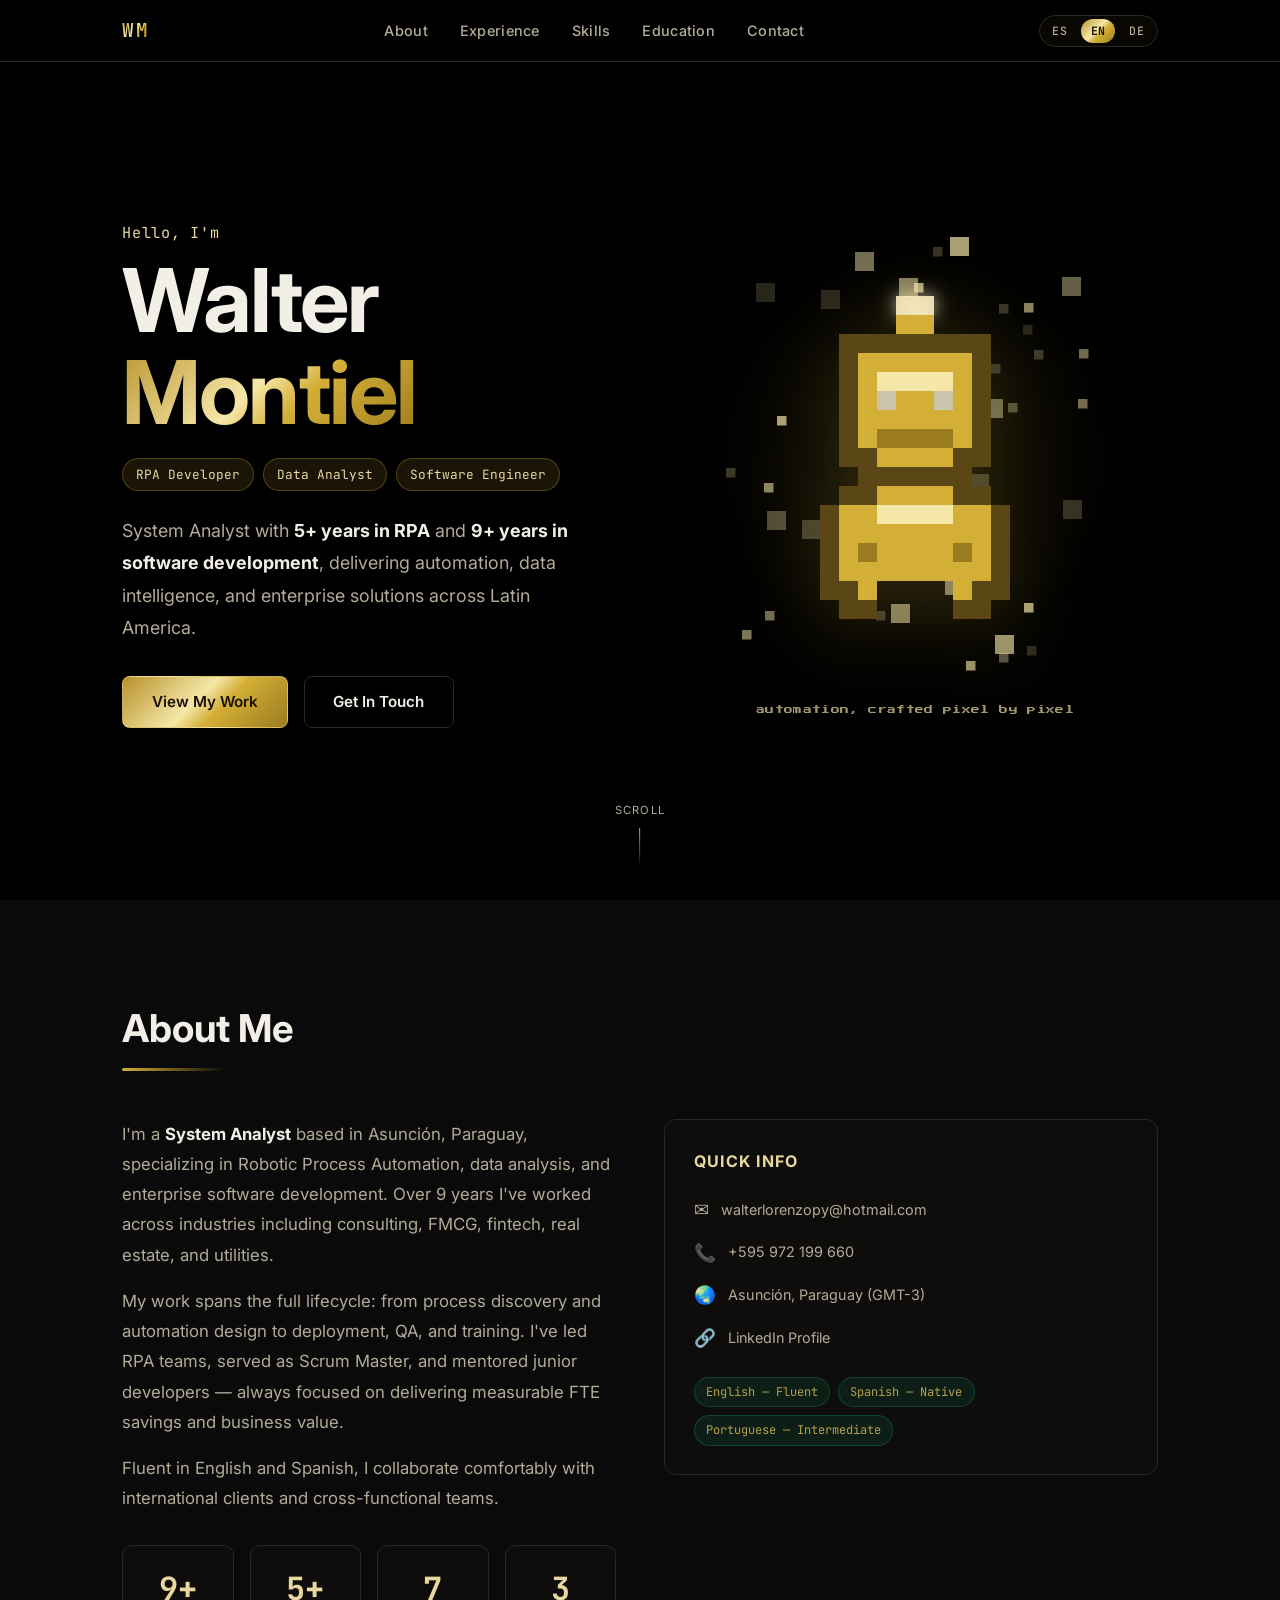
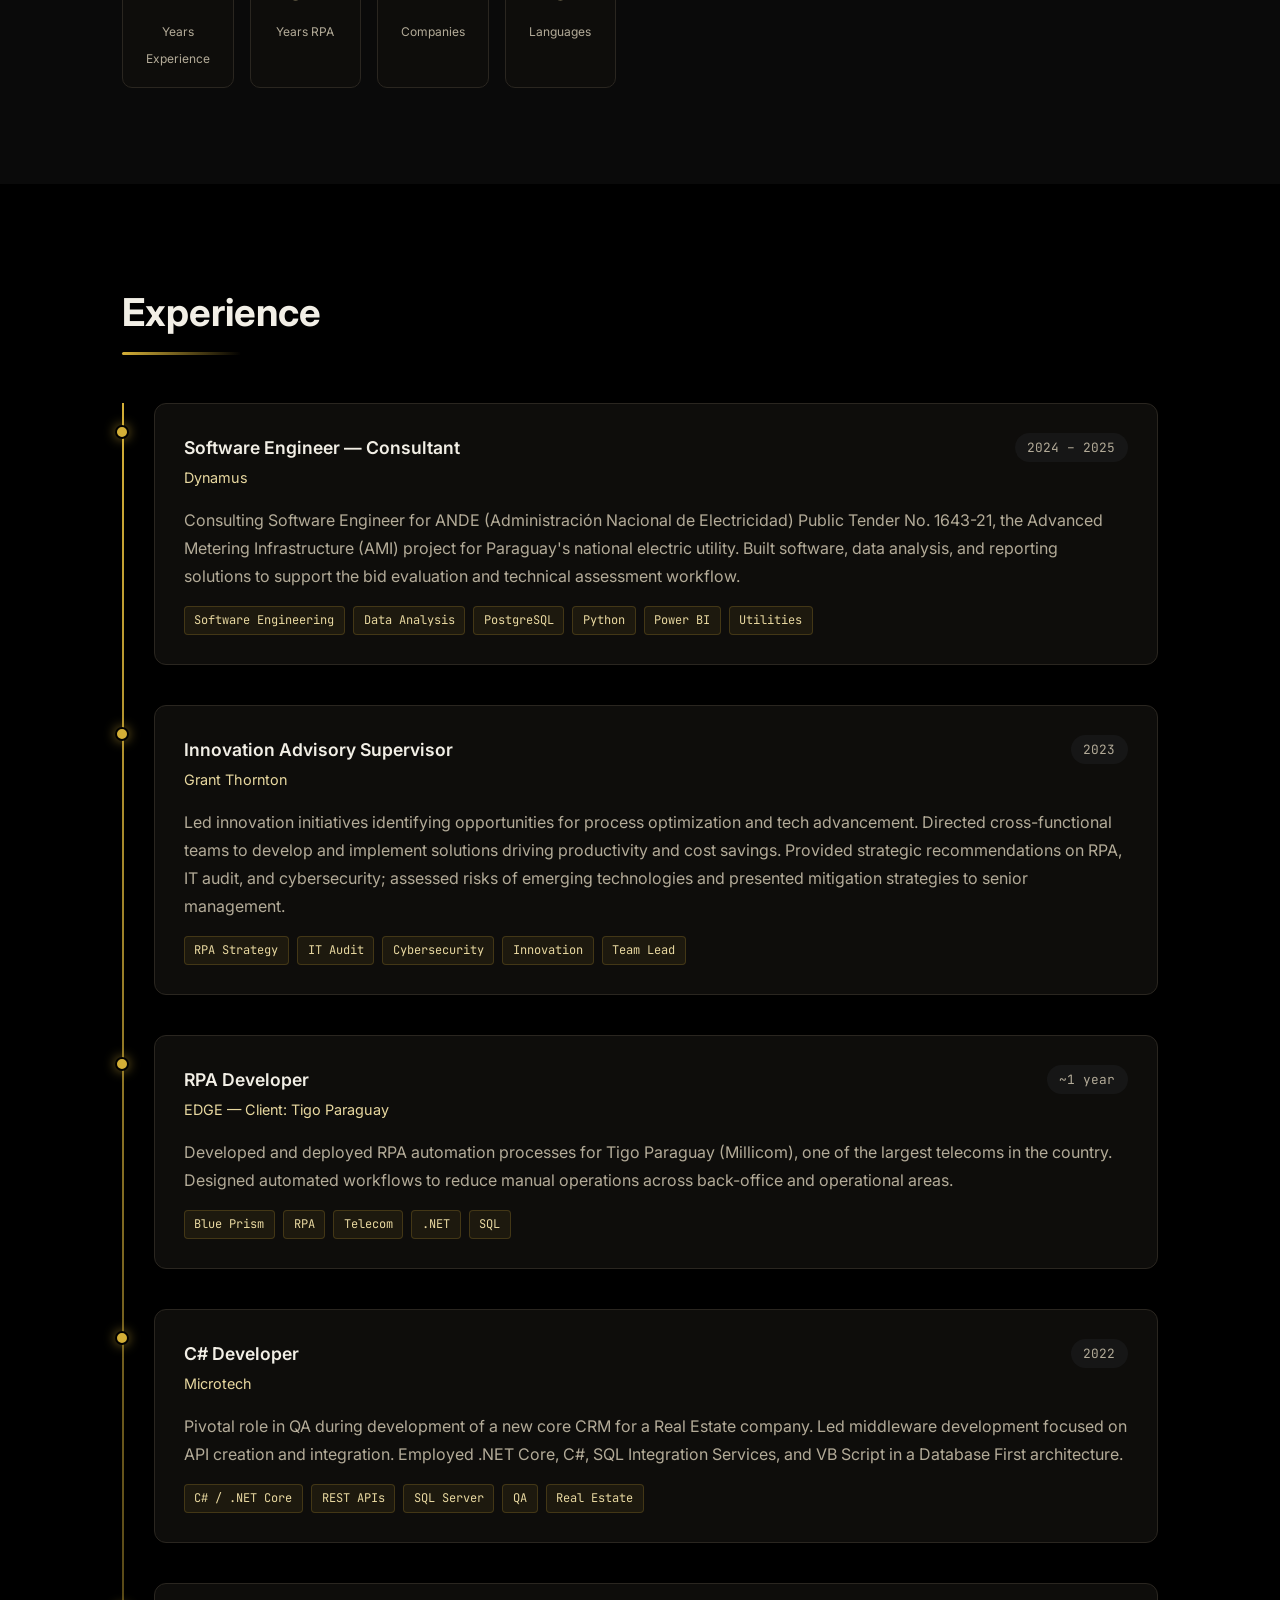
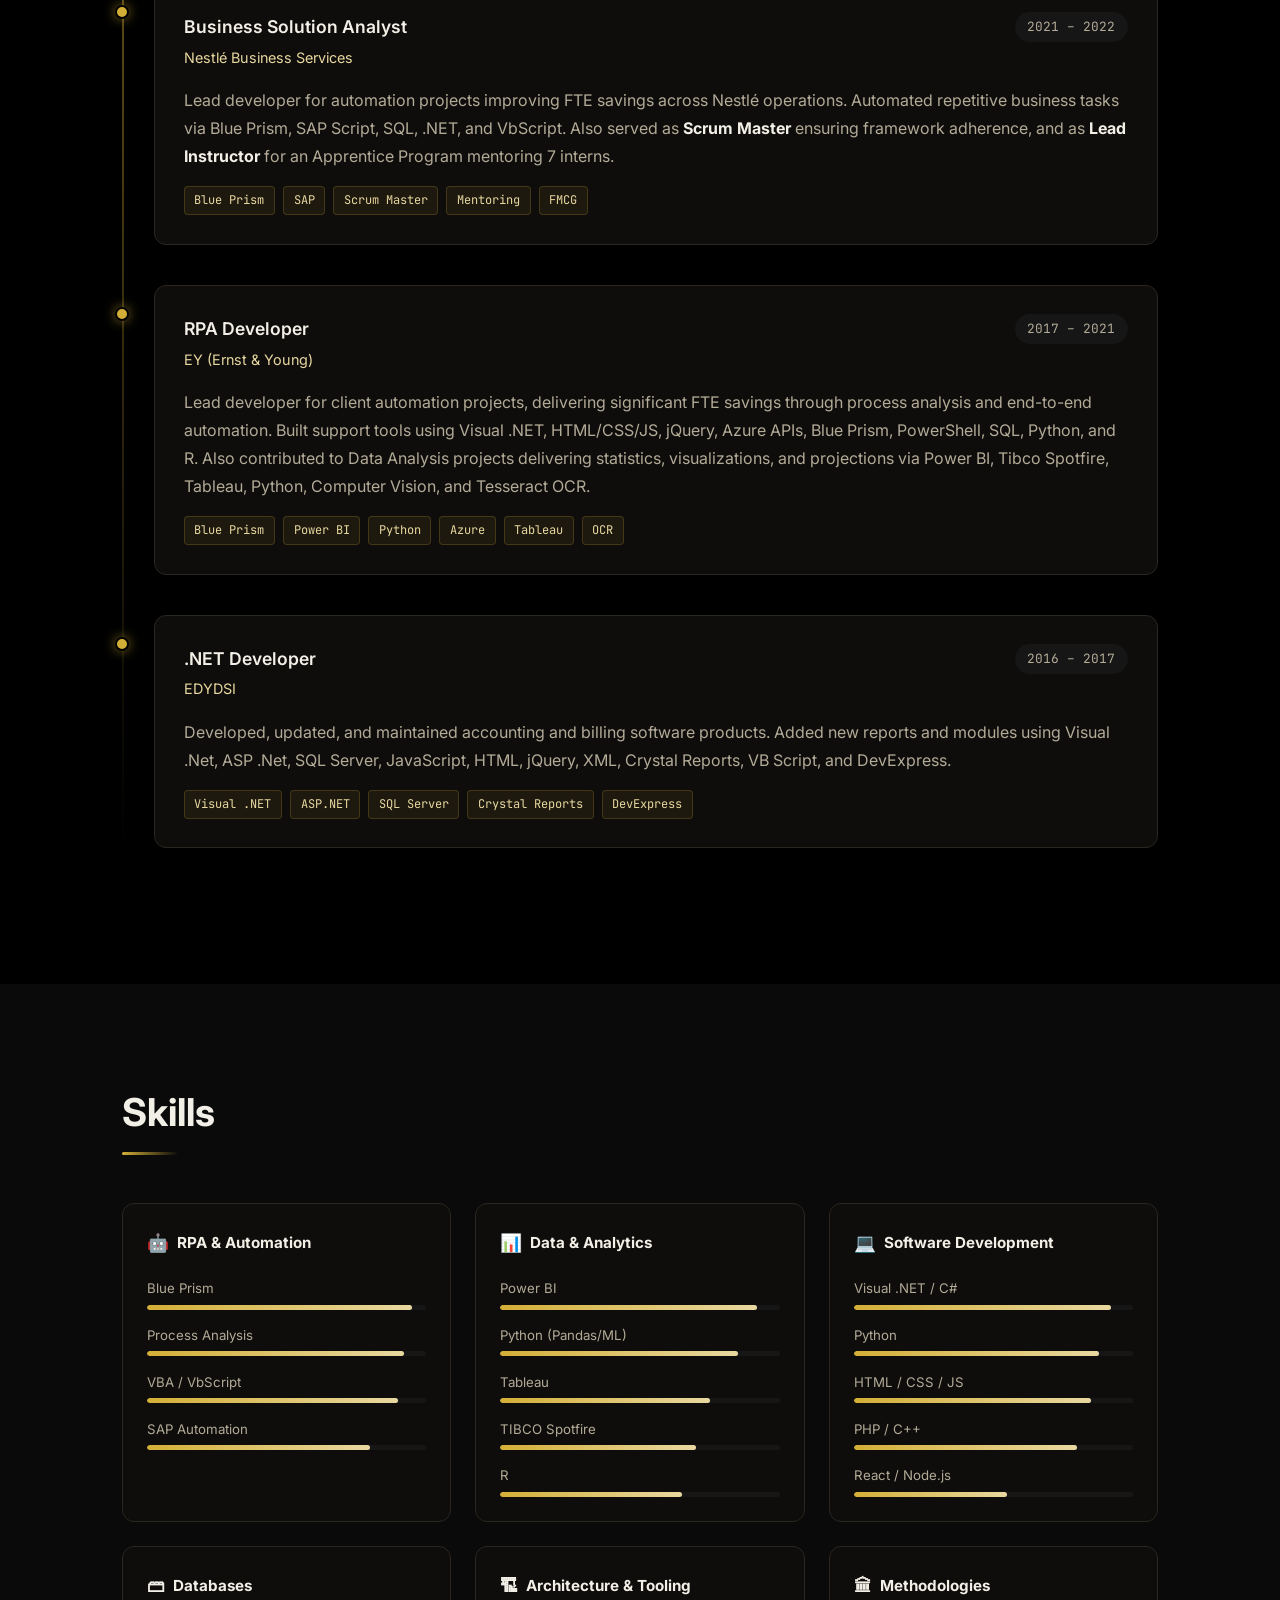
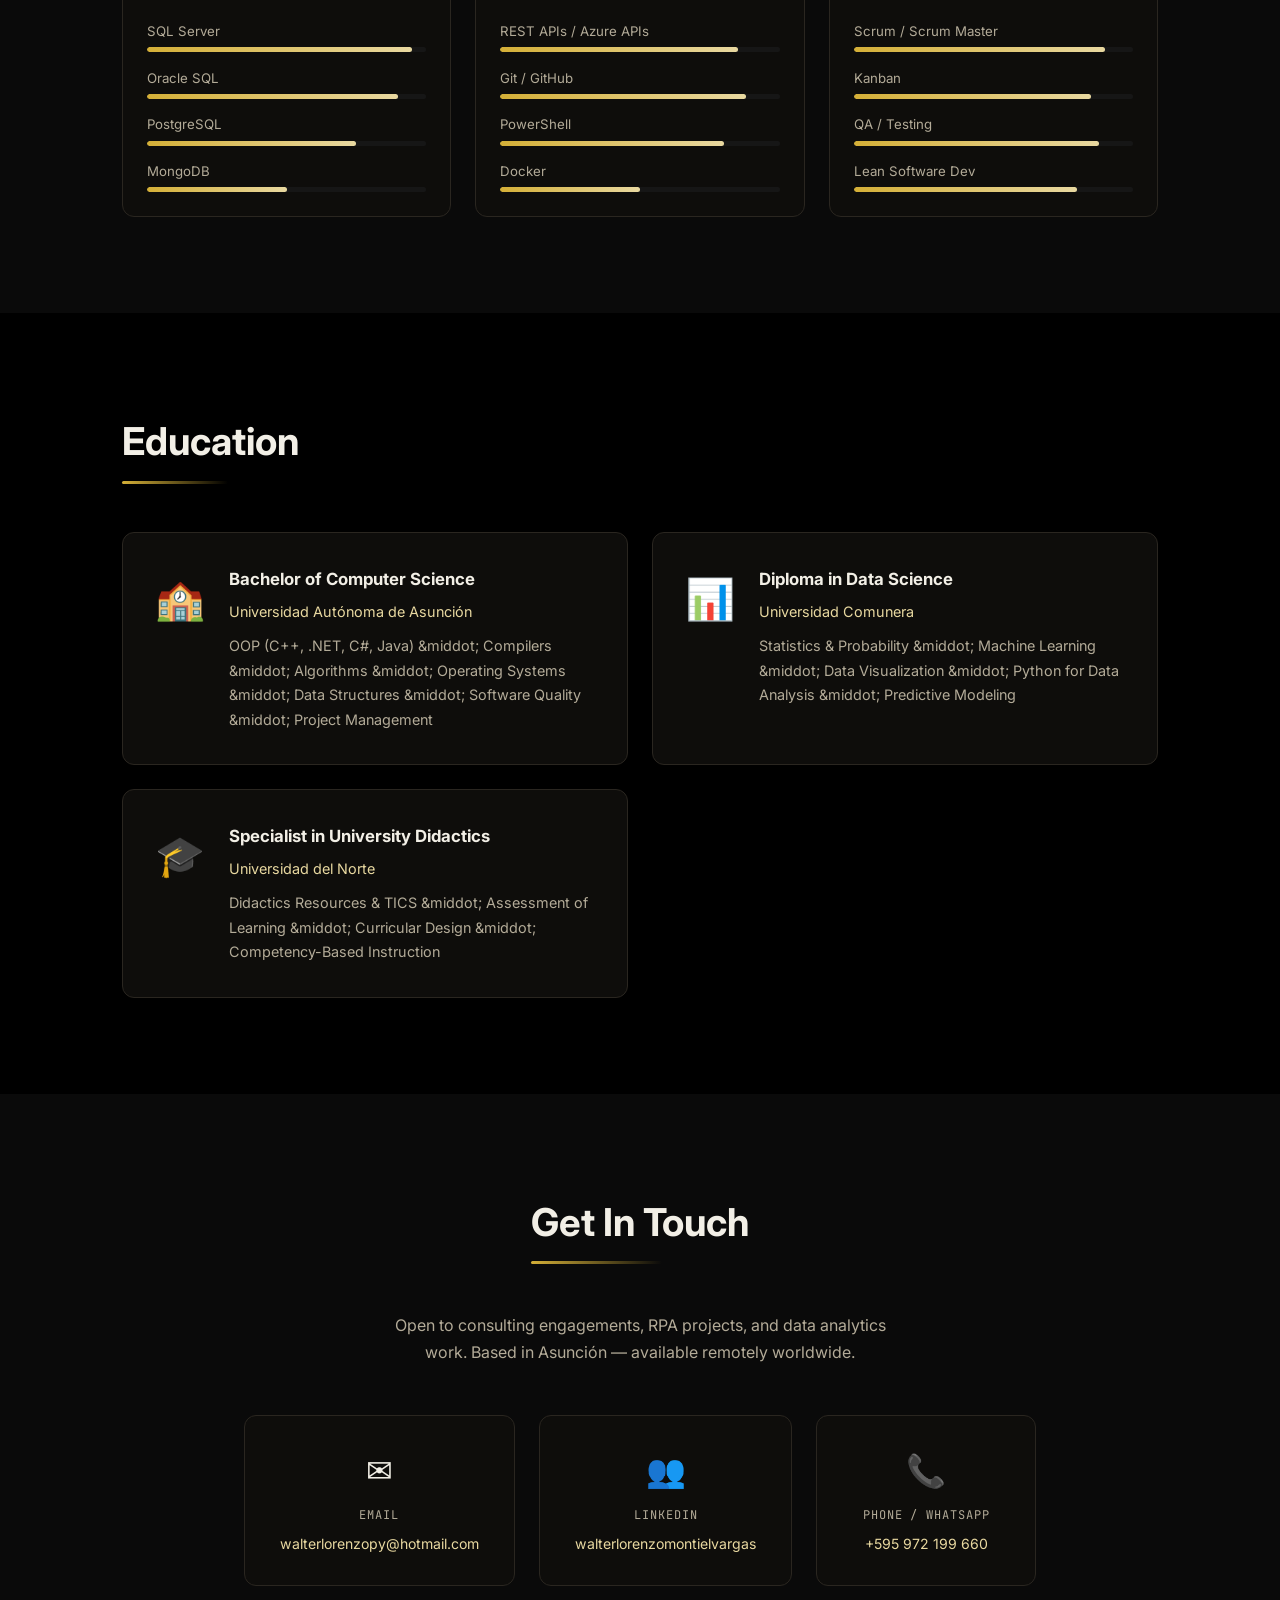
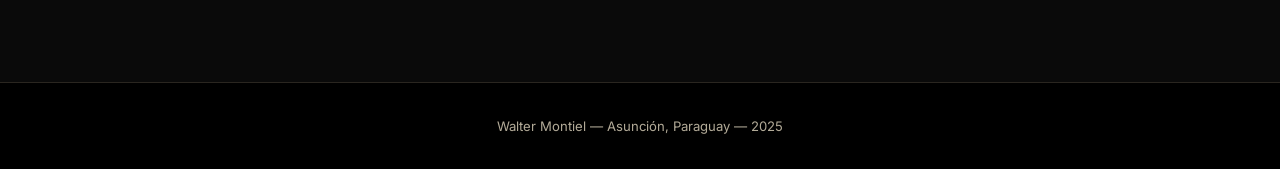
==== commit 75634fb2: "Correct Dynamus role: Consulting Software Engineer, ANDE Public Tender 1643-21" ====
--- a/index.html
+++ b/index.html
@@ -117,19 +117,19 @@
           <div class="timeline-card">
             <div class="job-header">
               <div>
-                <h3 class="job-title" data-i18n="exp.j1.title">Data Analyst / RPA Consultant</h3>
+                <h3 class="job-title" data-i18n="exp.j1.title">Software Engineer — Consultant</h3>
                 <p class="job-company">Dynamus</p>
               </div>
               <span class="job-period">2024 – 2025</span>
             </div>
             <p class="job-desc" data-i18n="exp.j1.desc">
-              Embedded within the ANDE (Administración Nacional de Electricidad) AMI tender project, supporting
-              the licitación process for Advanced Metering Infrastructure across Paraguay's national electric utility.
-              Delivered data analysis, reporting pipelines, and automation solutions to support the bid evaluation
+              Consulting Software Engineer for ANDE (Administración Nacional de Electricidad) Public Tender
+              No. 1643-21, the Advanced Metering Infrastructure (AMI) project for Paraguay's national electric
+              utility. Built software, data analysis, and reporting solutions to support the bid evaluation
               and technical assessment workflow.
             </p>
             <div class="job-tags">
-              <span>Data Analysis</span><span>PostgreSQL</span><span>Python</span><span>Power BI</span><span>RPA</span><span>Utilities</span>
+              <span>Software Engineering</span><span>Data Analysis</span><span>PostgreSQL</span><span>Python</span><span>Power BI</span><span>Utilities</span>
             </div>
           </div>
         </div>
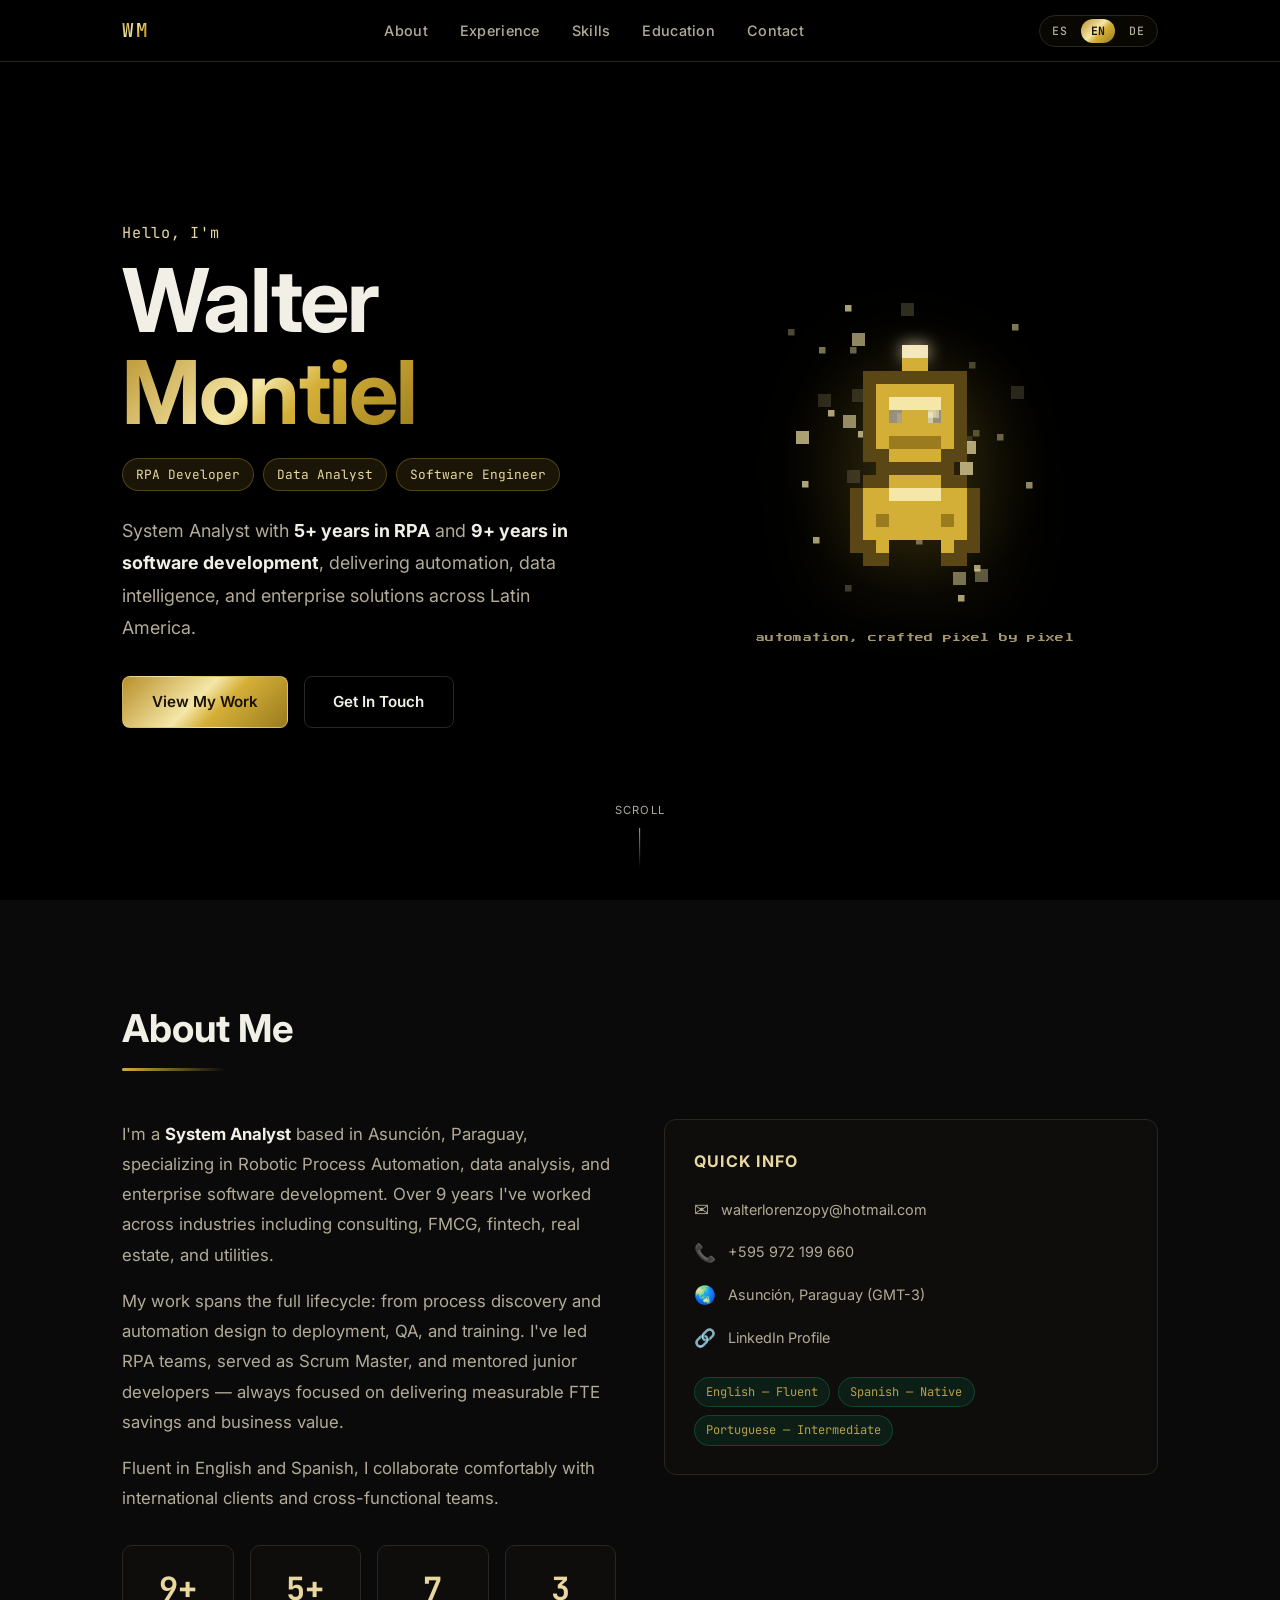
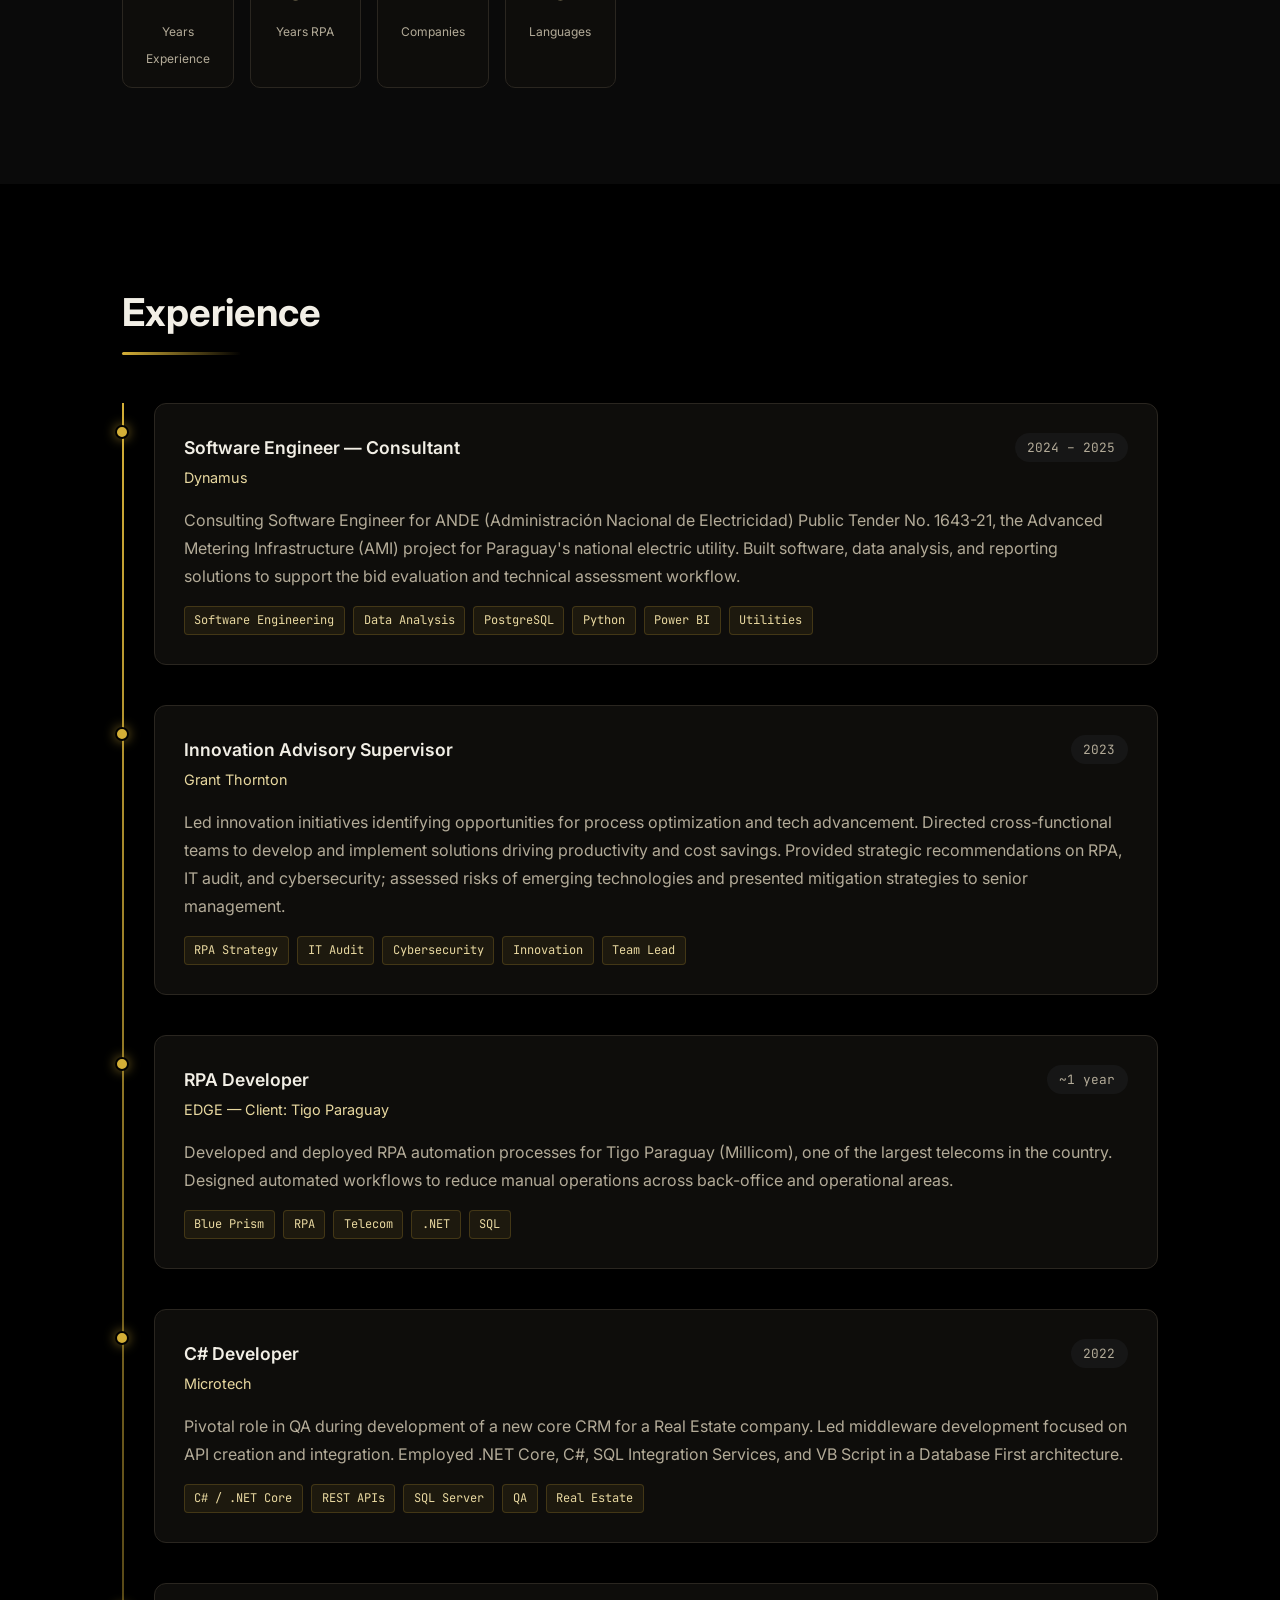
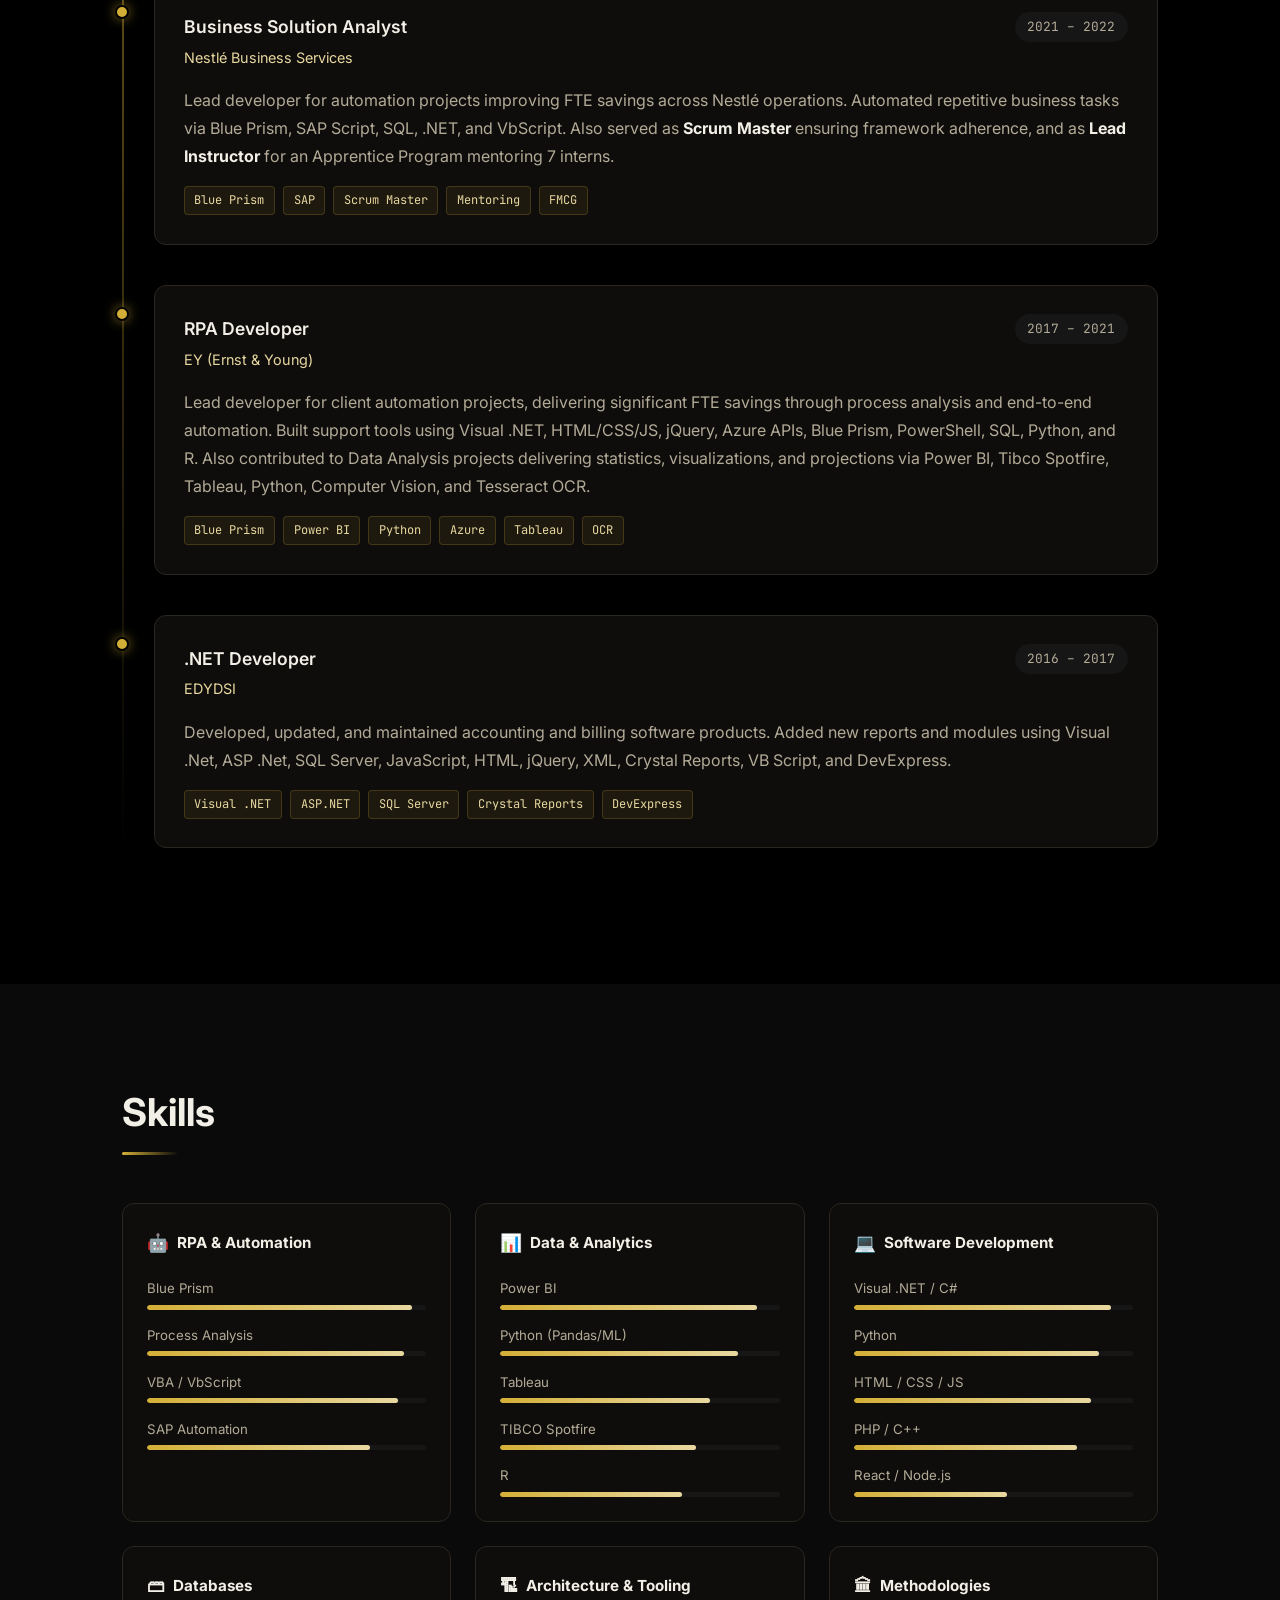
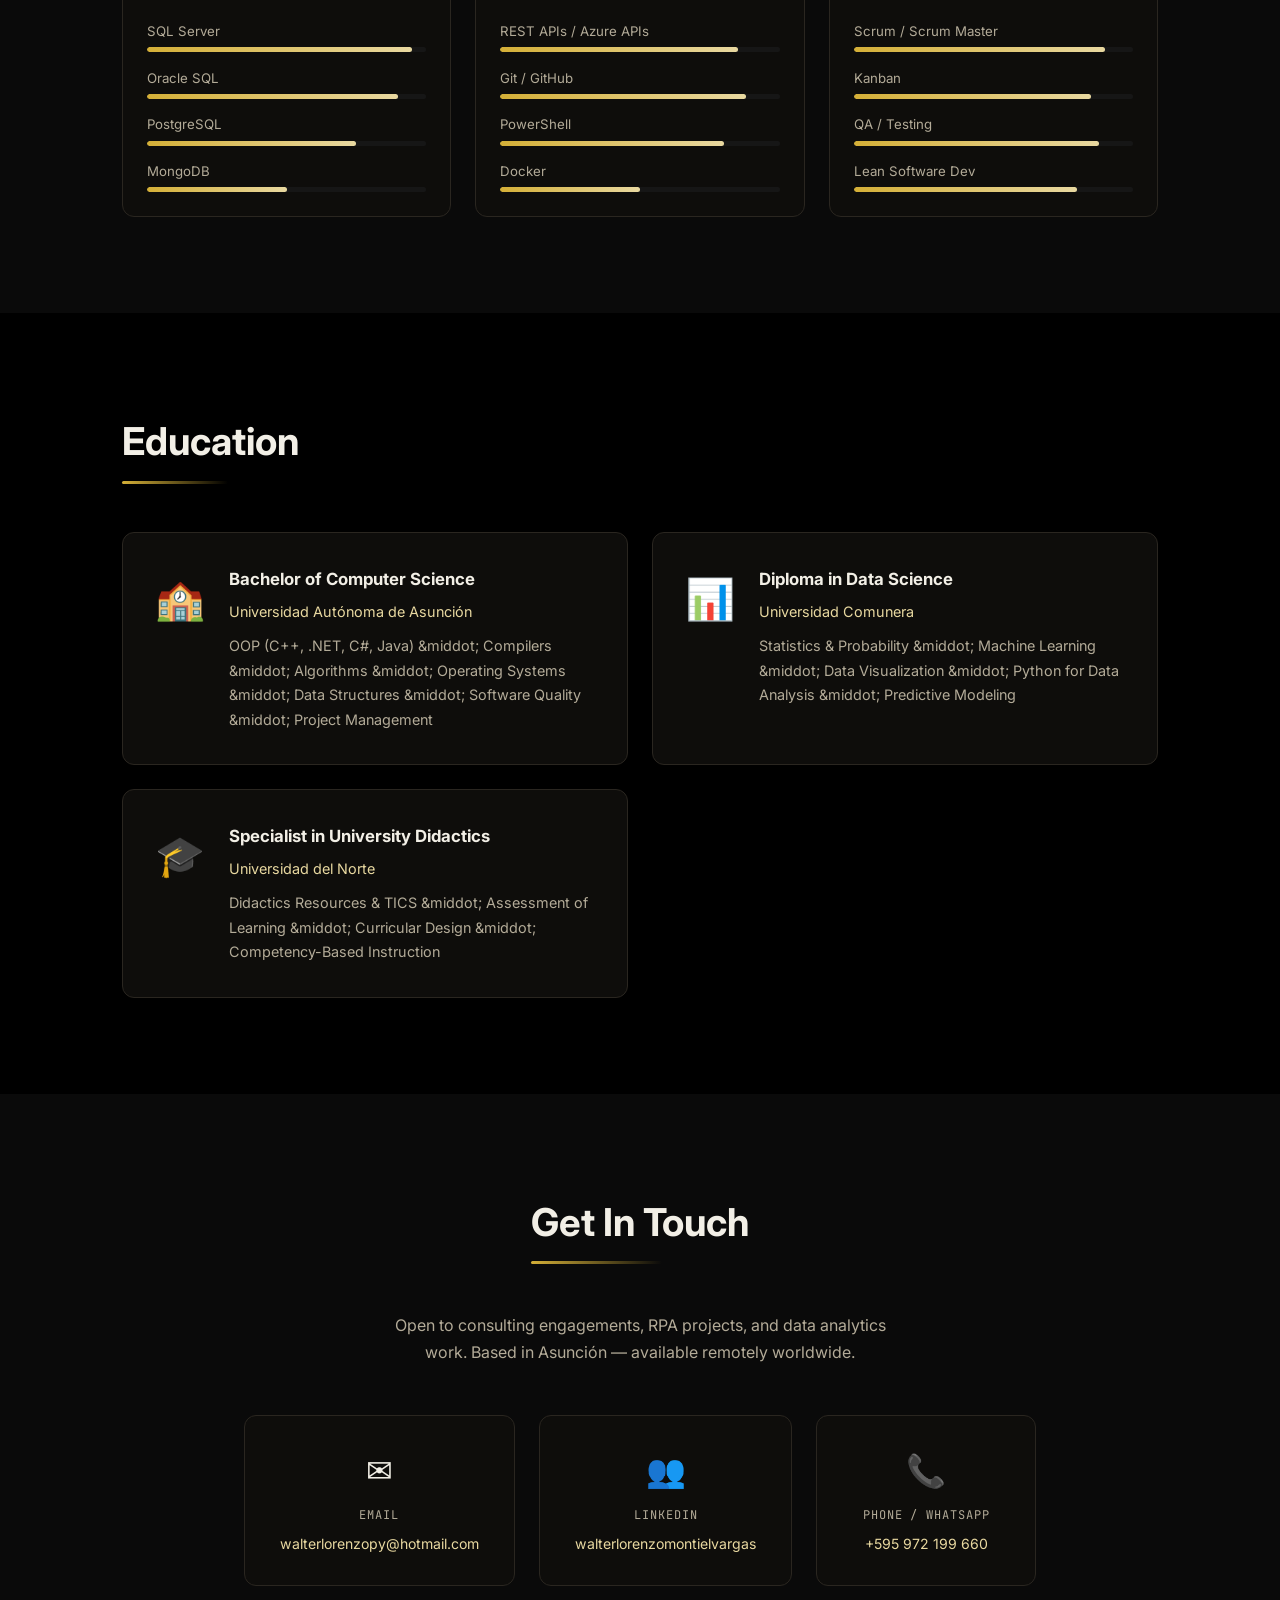
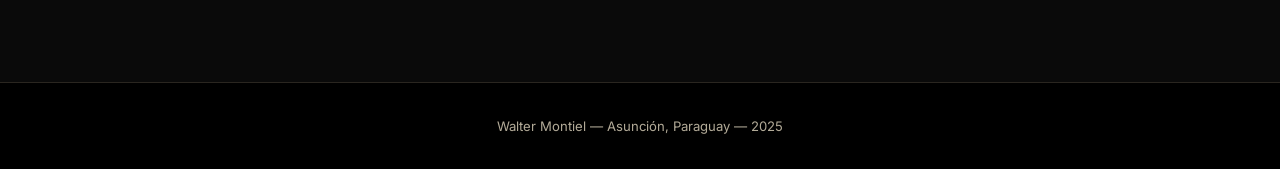
==== commit 40637937: "Put full name on a single line" ====
--- a/index.html
+++ b/index.html
@@ -37,7 +37,7 @@
   <section id="hero">
     <div class="hero-content">
       <p class="hero-greeting" data-i18n="hero.greeting">Hello, I'm</p>
-      <h1 class="hero-name">Walter<br><span>Montiel</span></h1>
+      <h1 class="hero-name">Walter <span>Montiel</span></h1>
       <div class="hero-roles">
         <span class="role-tag" data-i18n="hero.role1">RPA Developer</span>
         <span class="role-tag" data-i18n="hero.role2">Data Analyst</span>
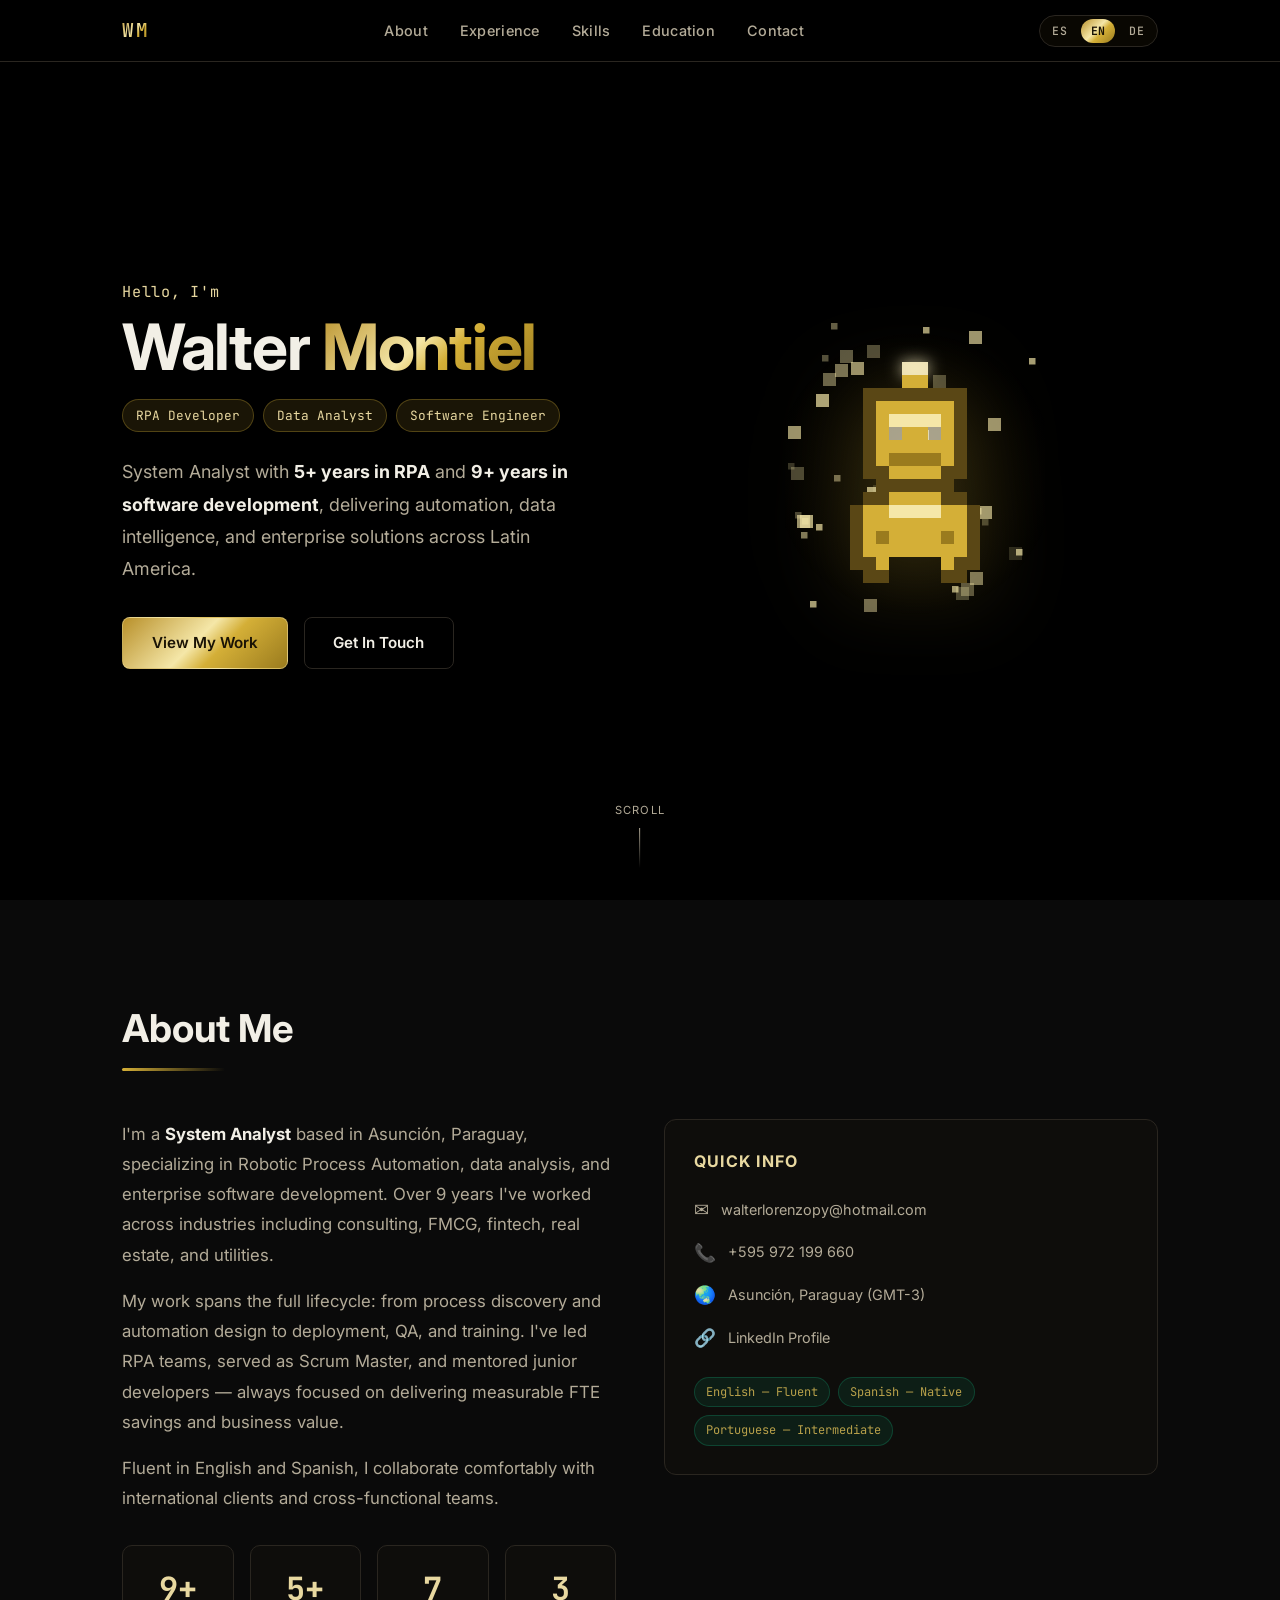
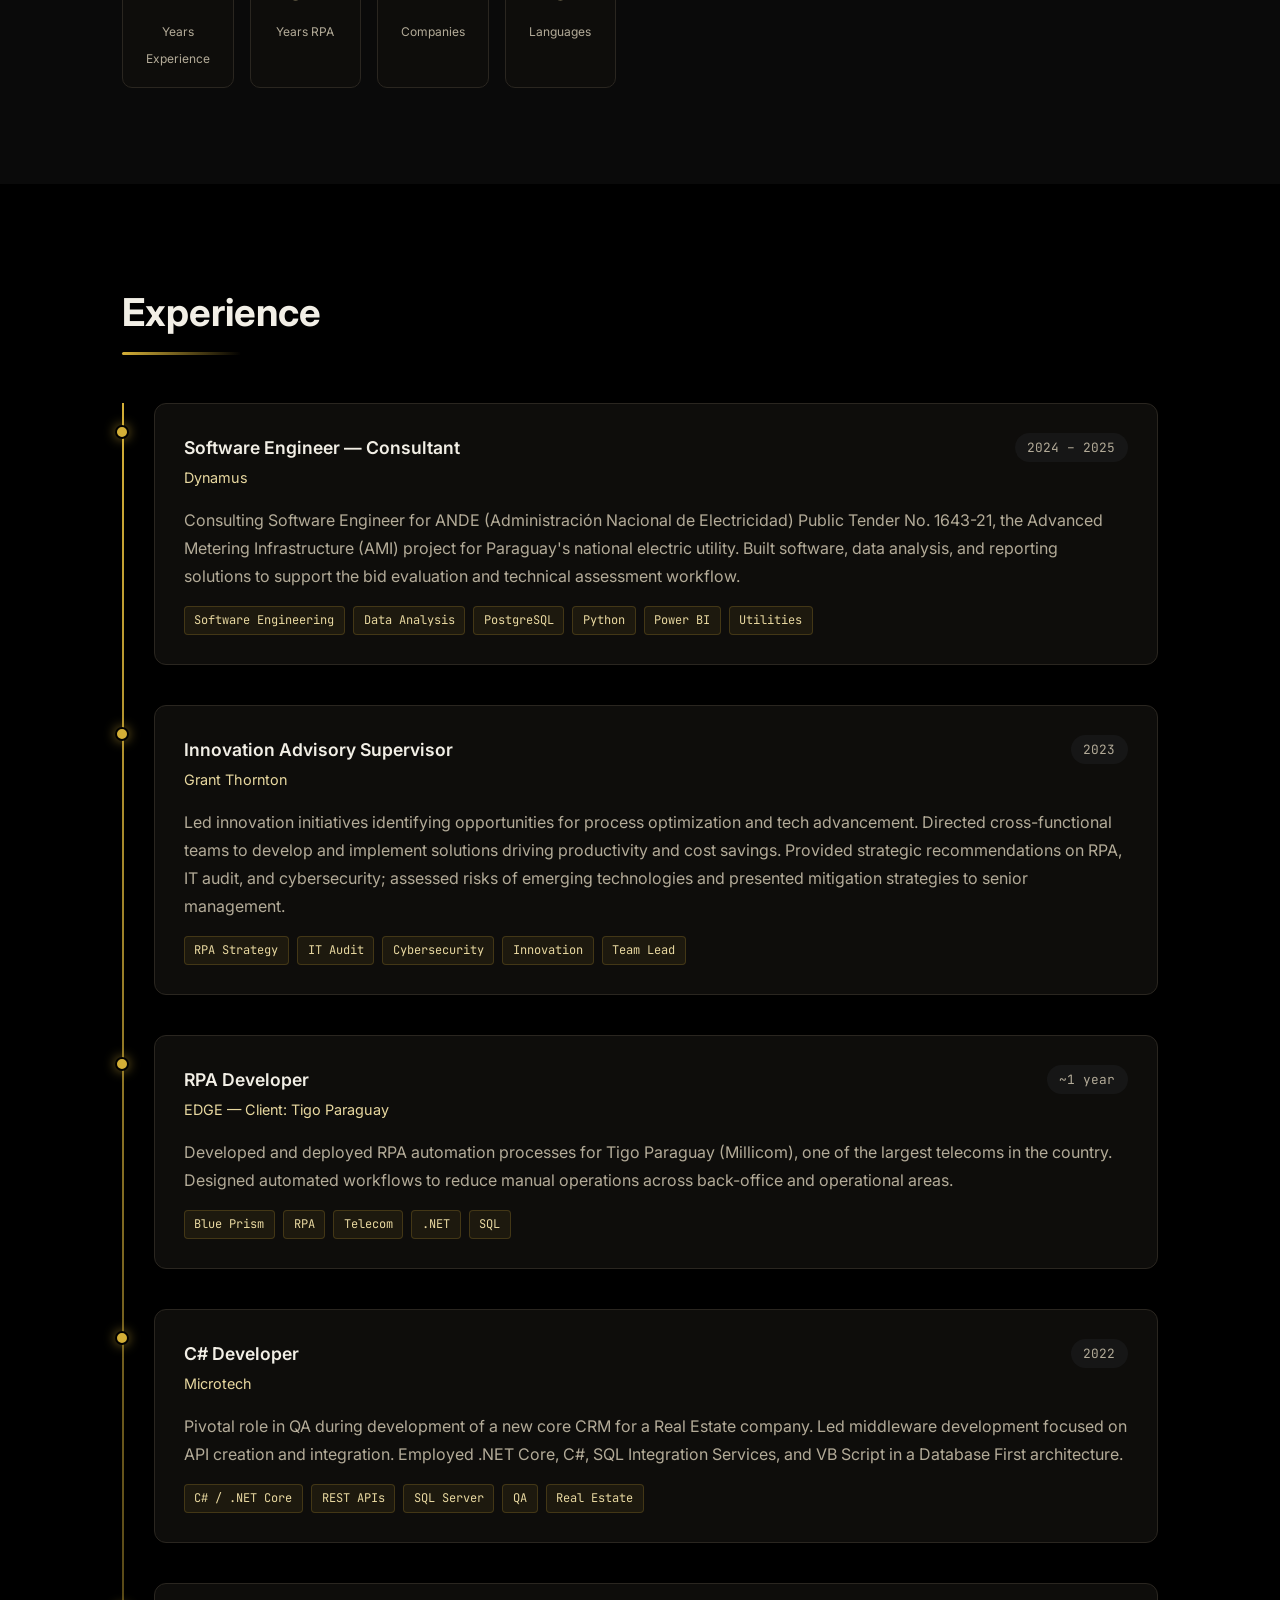
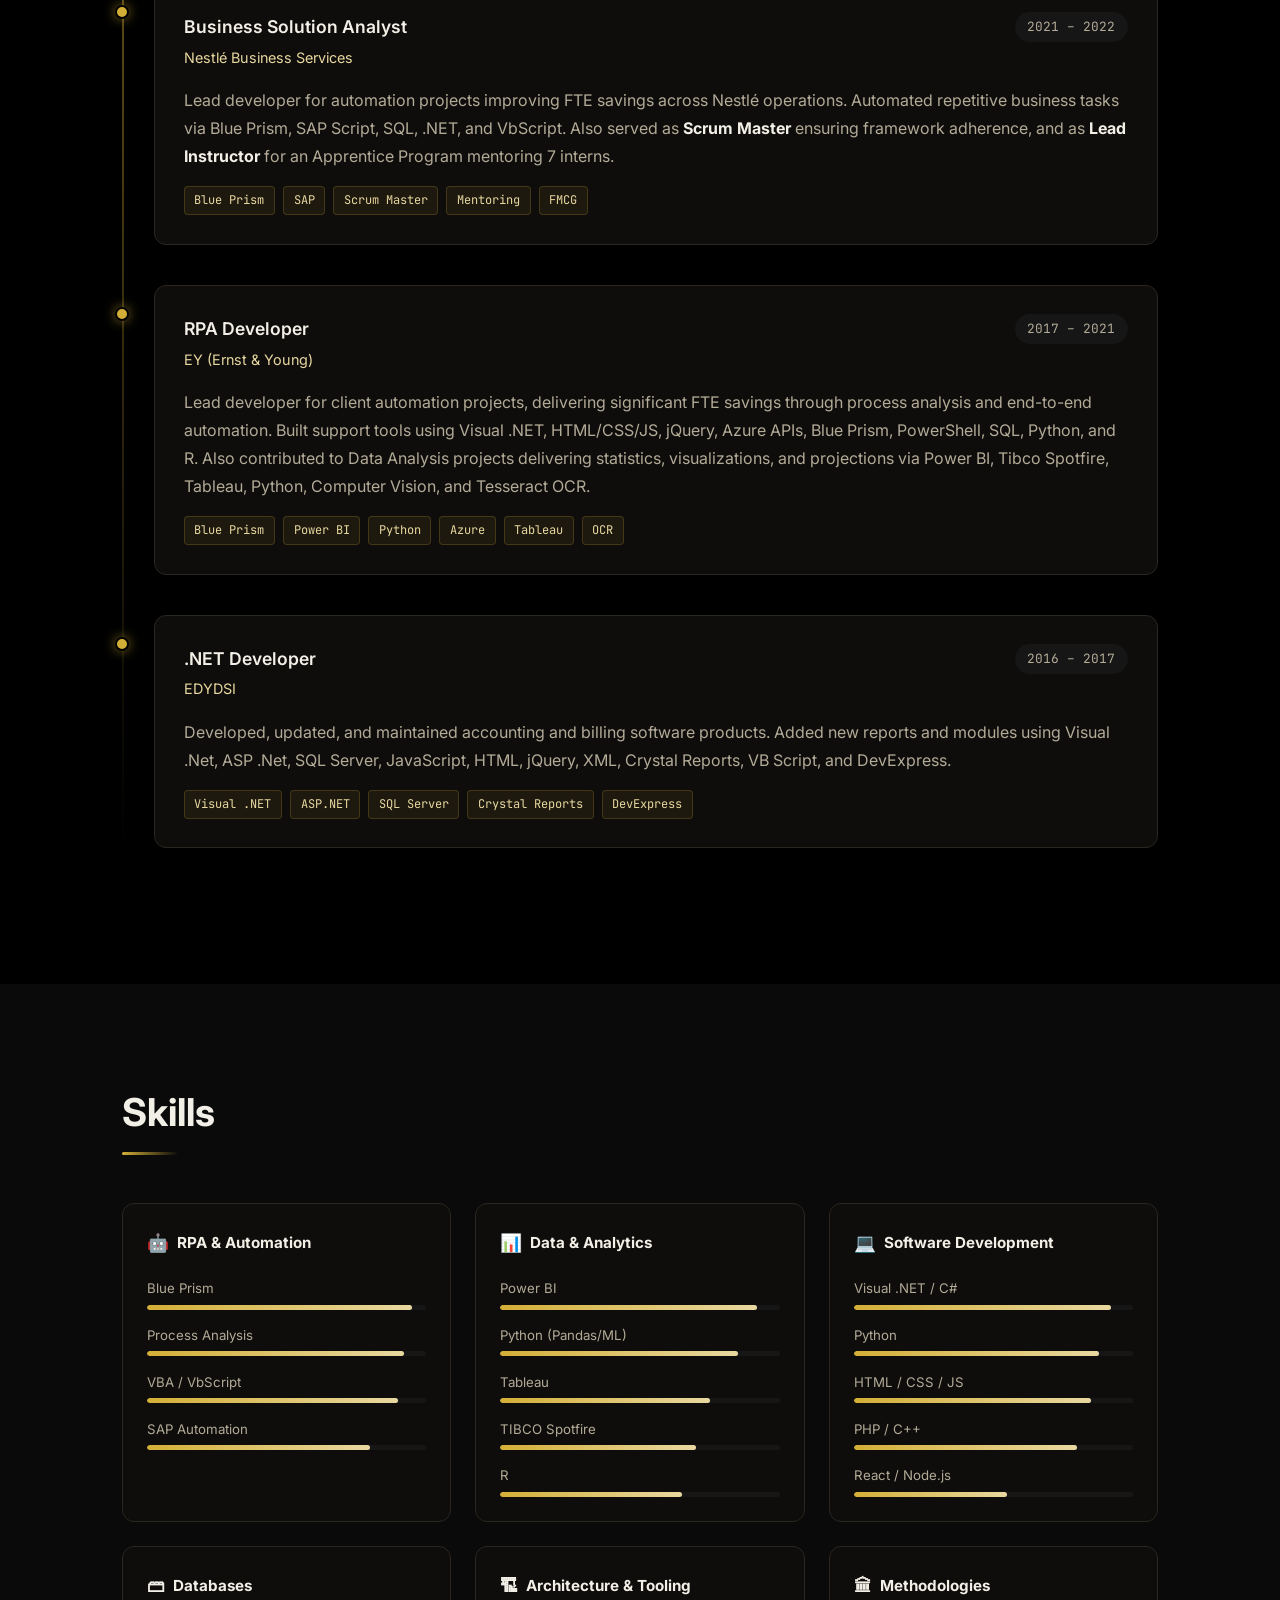
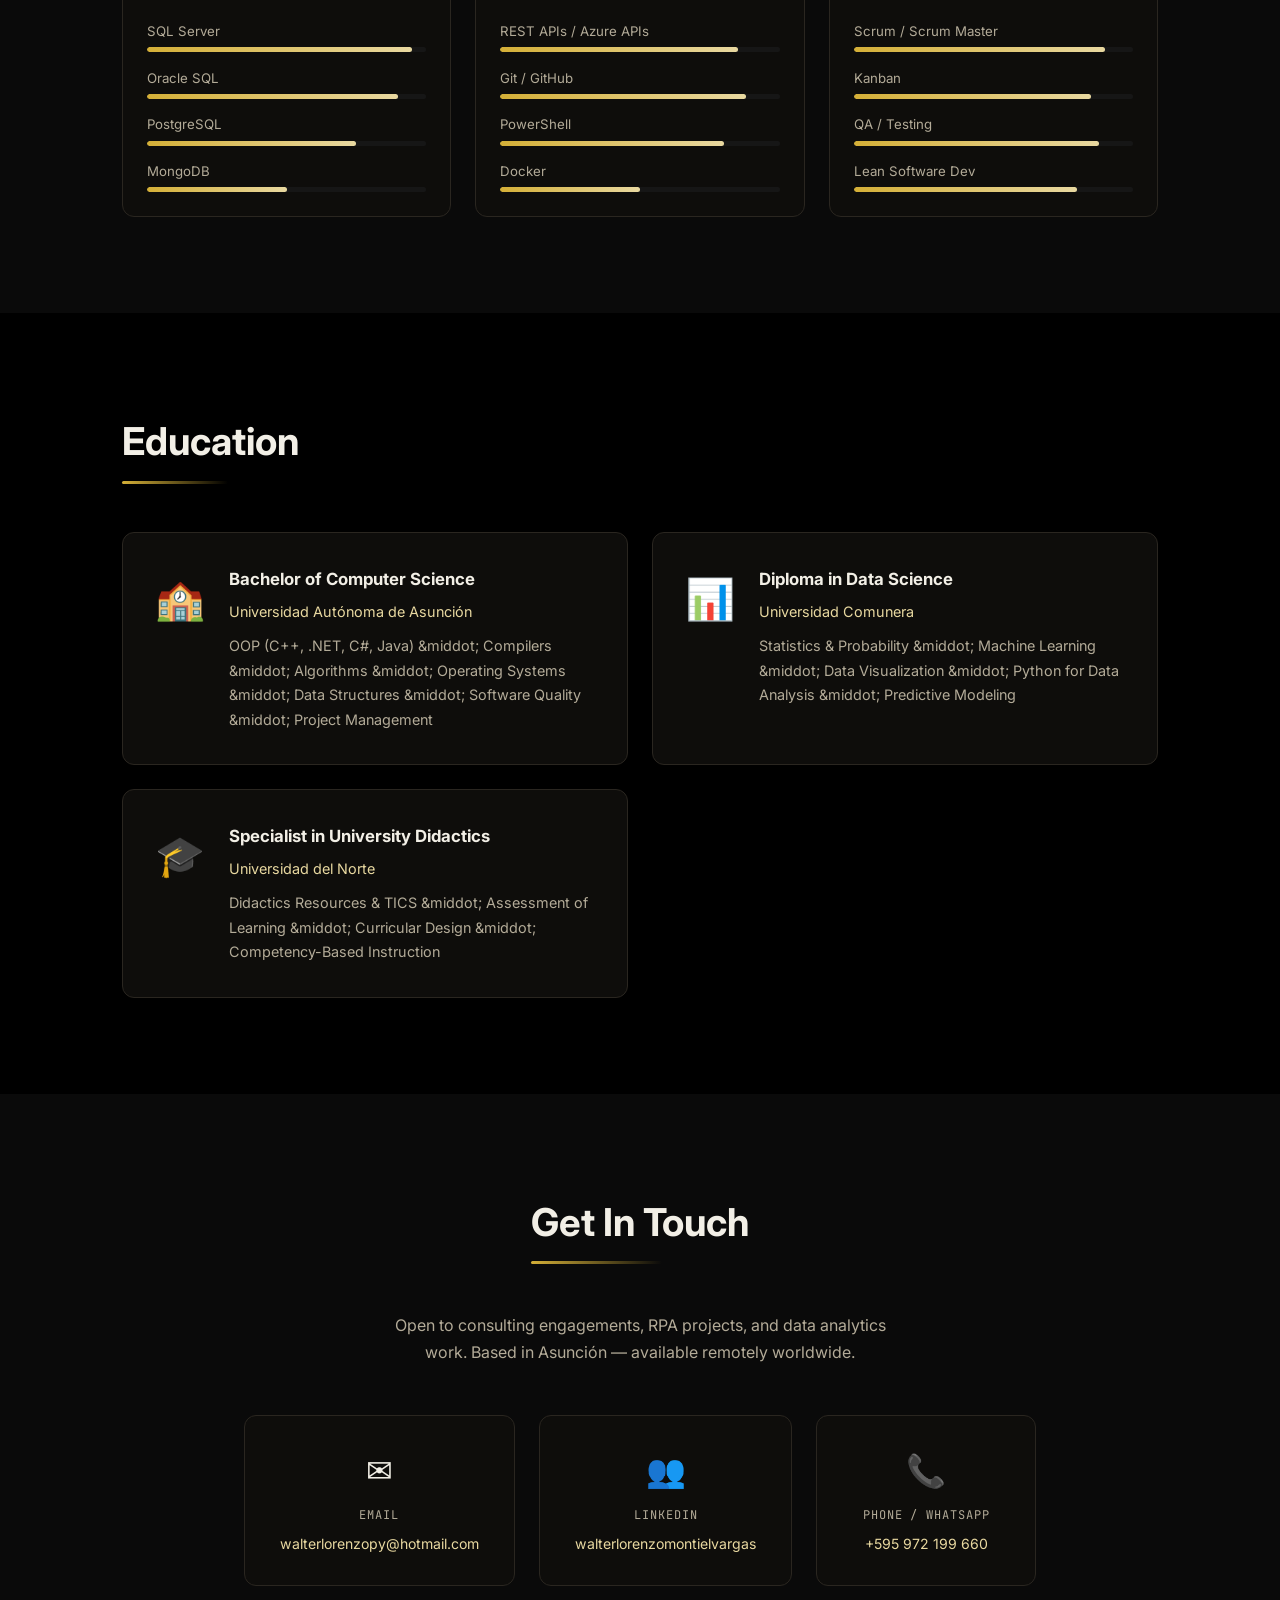
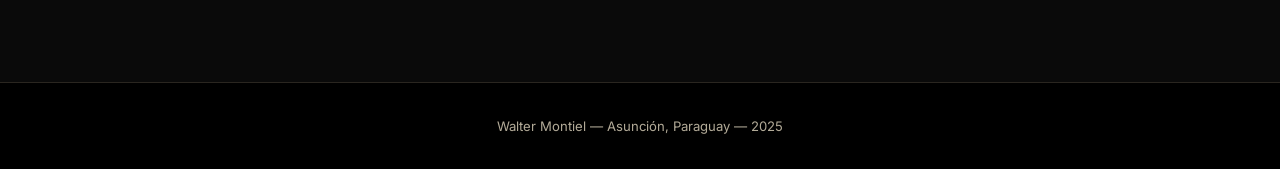
==== commit 68f23d54: "Remove pixel-art caption; keep name on one line" ====
--- a/index.html
+++ b/index.html
@@ -54,7 +54,6 @@
     </div>
     <div class="hero-visual">
       <canvas id="pixelCanvas" class="pixel-canvas" aria-hidden="true"></canvas>
-      <p class="pixel-caption" data-i18n="hero.pixelcap">automation, crafted pixel by pixel</p>
     </div>
     <div class="scroll-hint">
       <span data-i18n="hero.scroll">scroll</span>
--- a/style.css
+++ b/style.css
@@ -81,8 +81,8 @@
 }
 .hero-greeting { font-family: var(--mono); color: var(--accent2); font-size: .95rem; margin-bottom: .5rem; letter-spacing: .05em; }
 .hero-name {
-  font-size: clamp(3rem, 7vw, 5.5rem);
-  font-weight: 700; line-height: 1.05;
+  font-size: clamp(2.4rem, 5vw, 4rem);
+  font-weight: 700; line-height: 1.05; white-space: nowrap;
   margin-bottom: 1.2rem;
   letter-spacing: -.02em;
 }
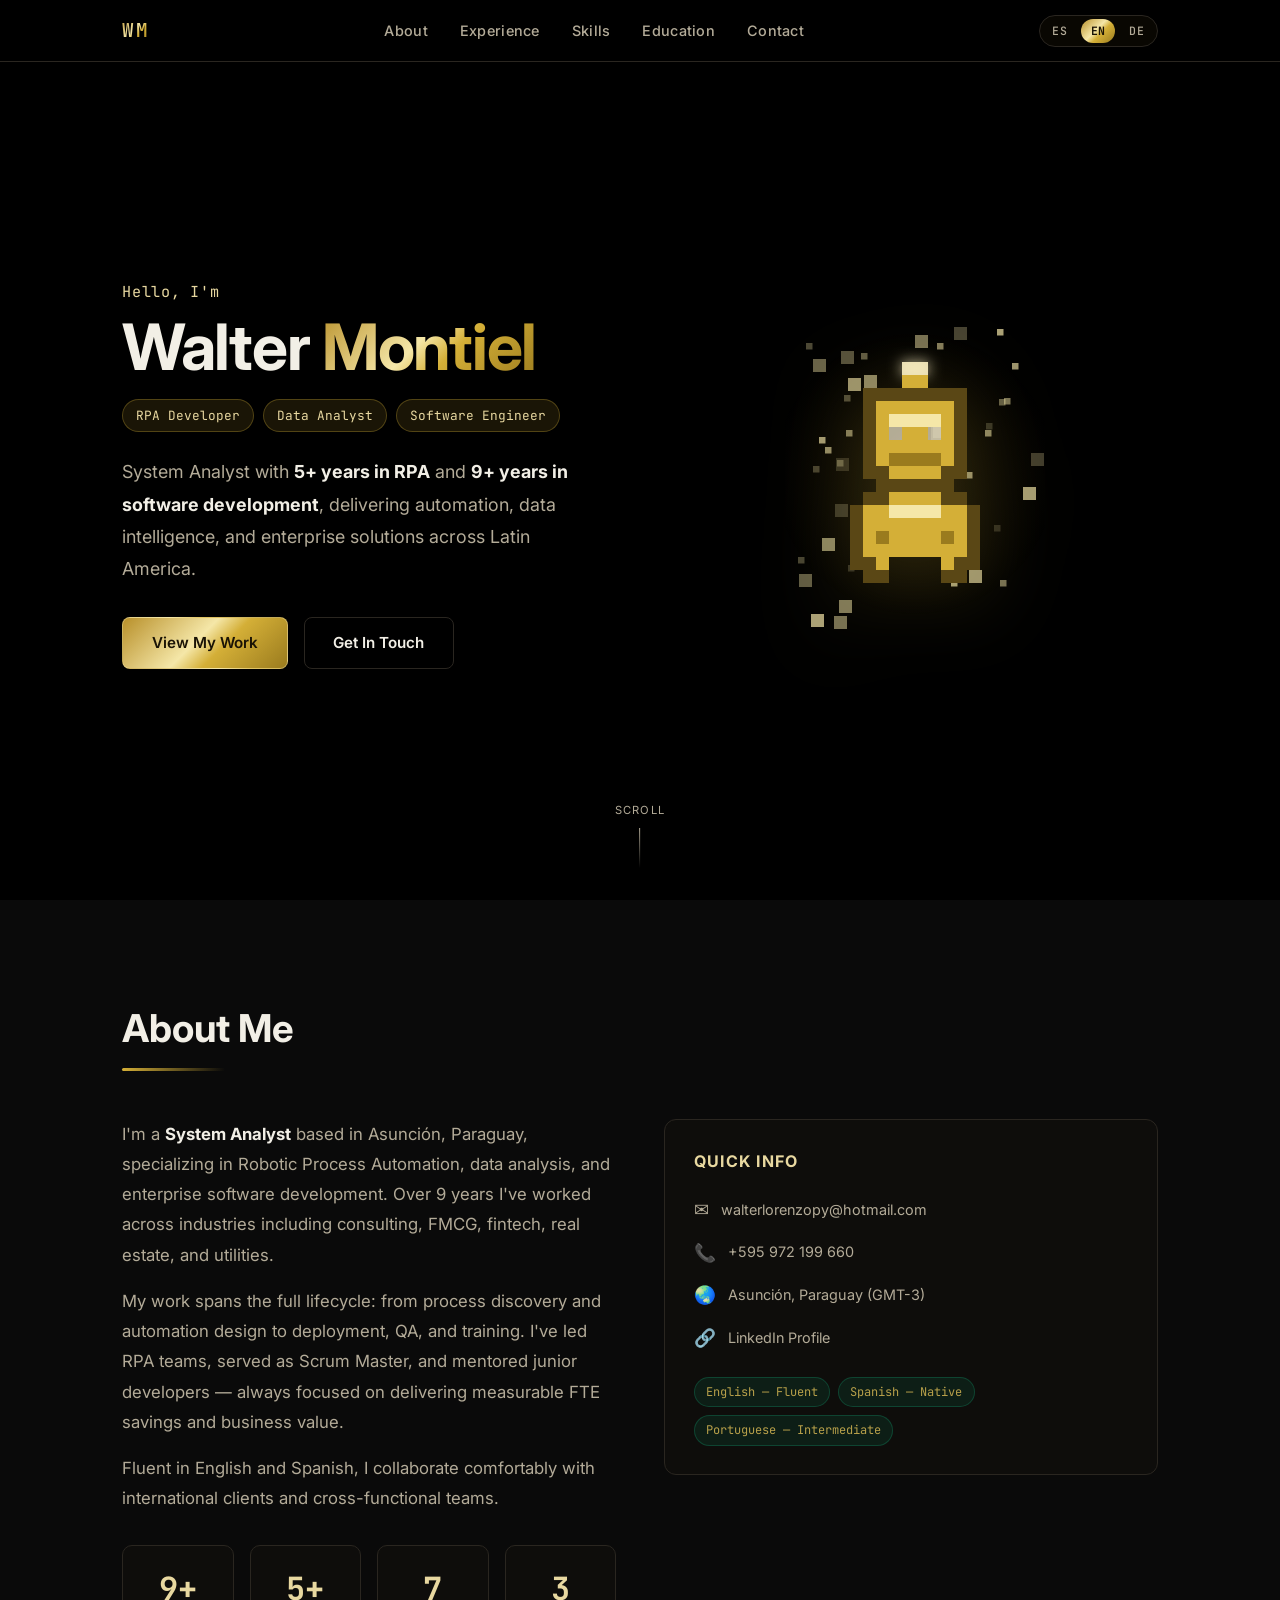
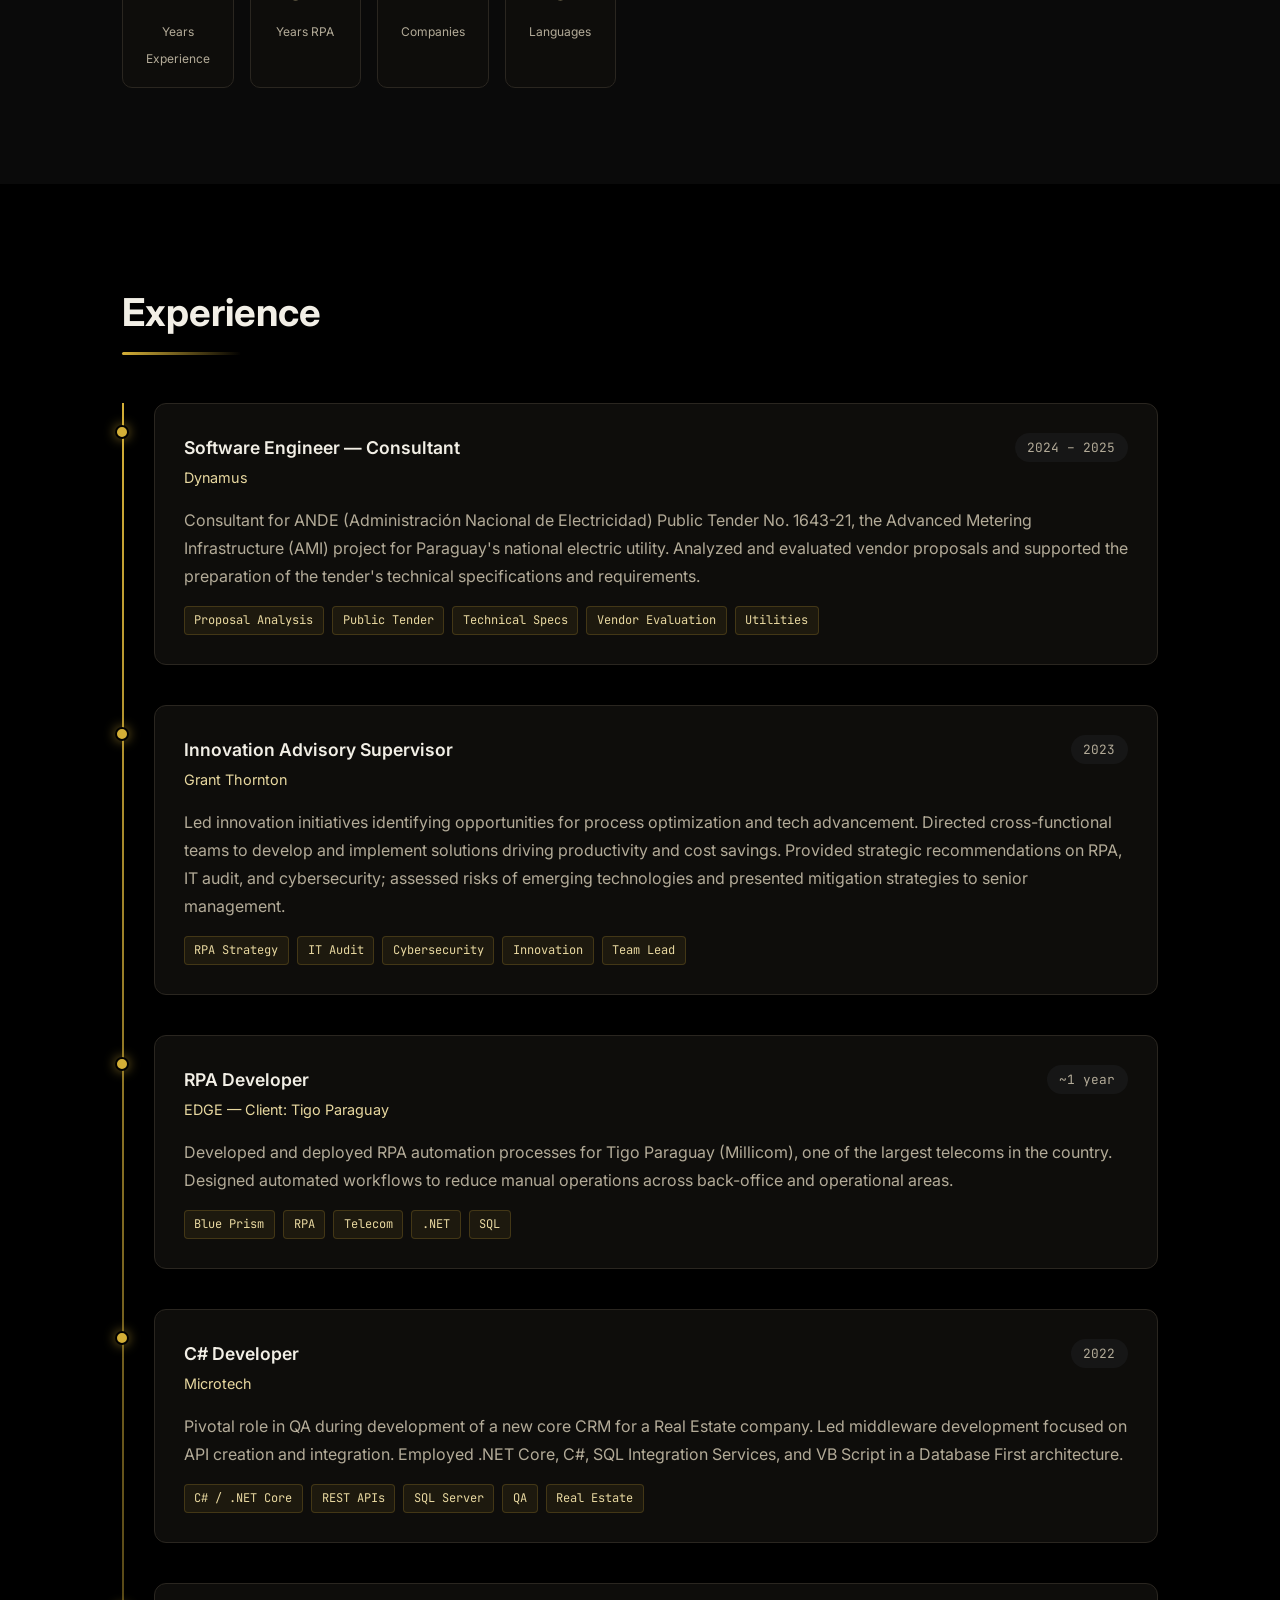
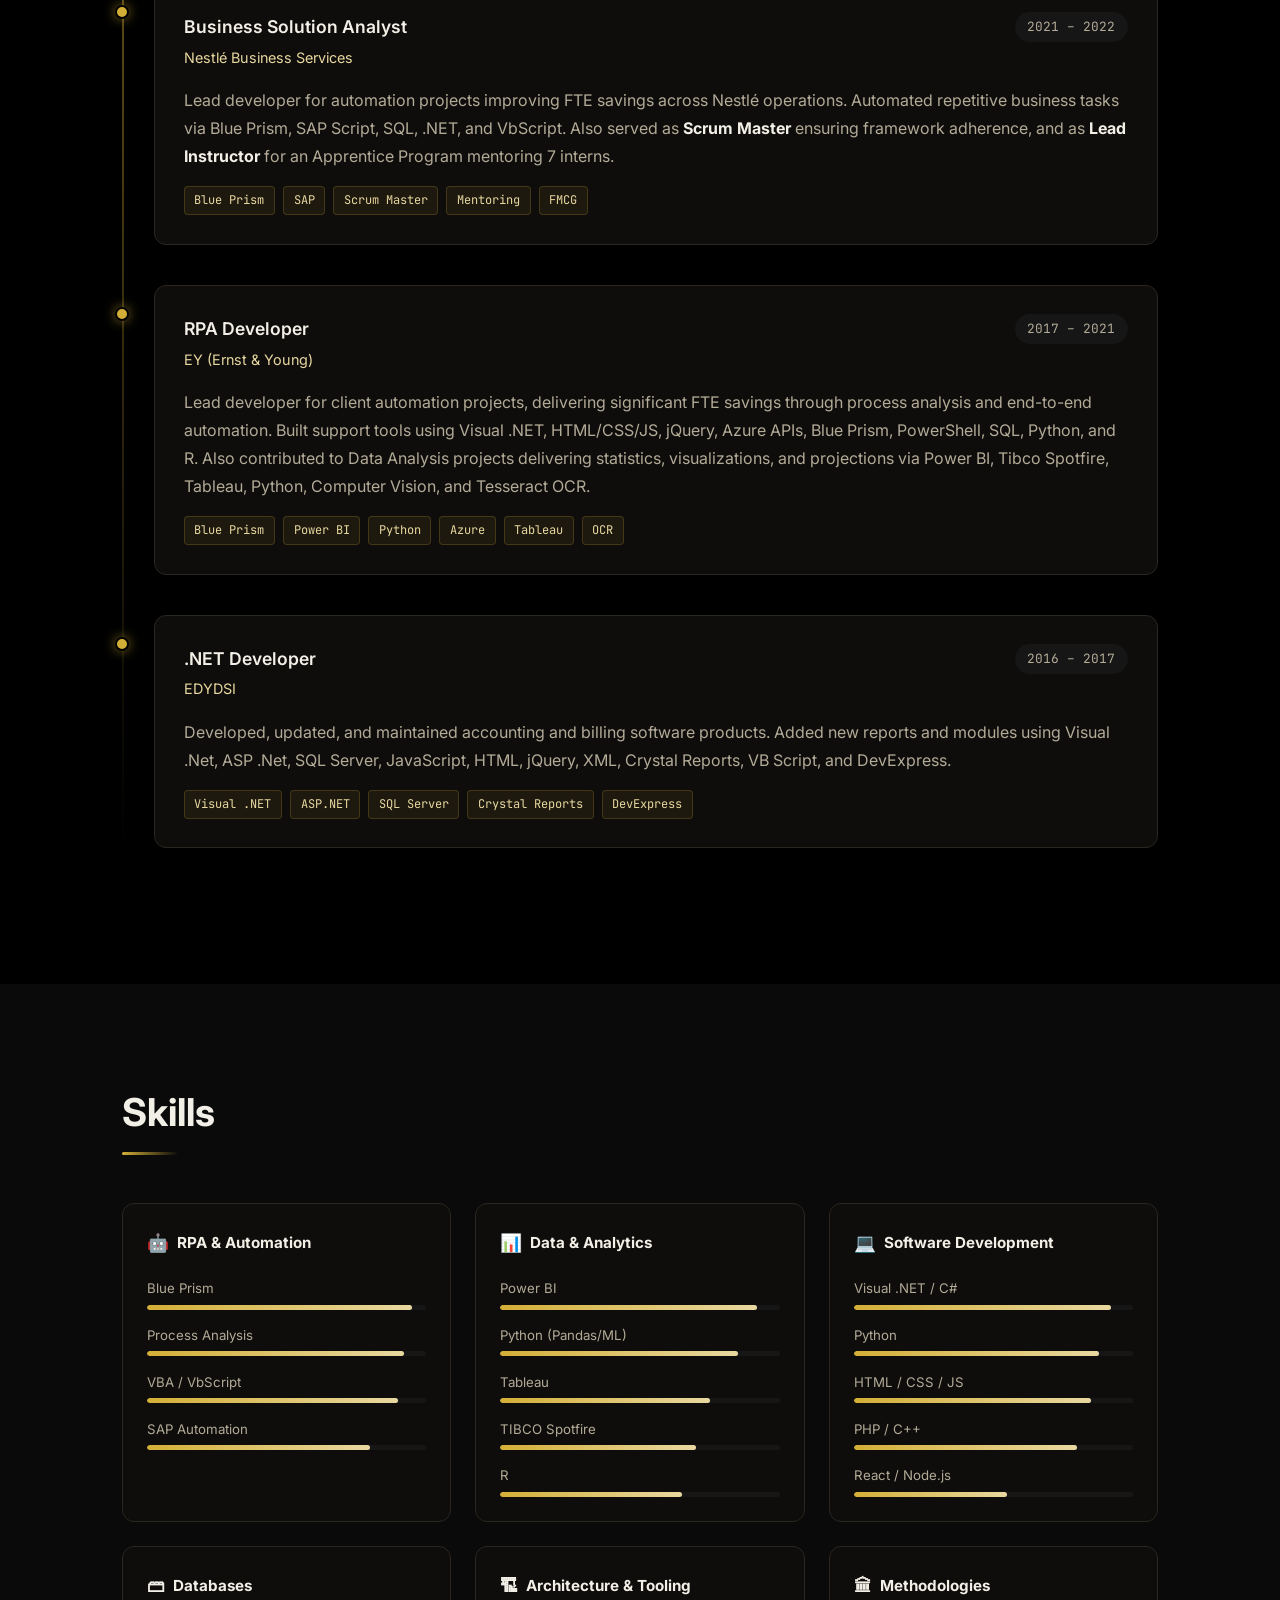
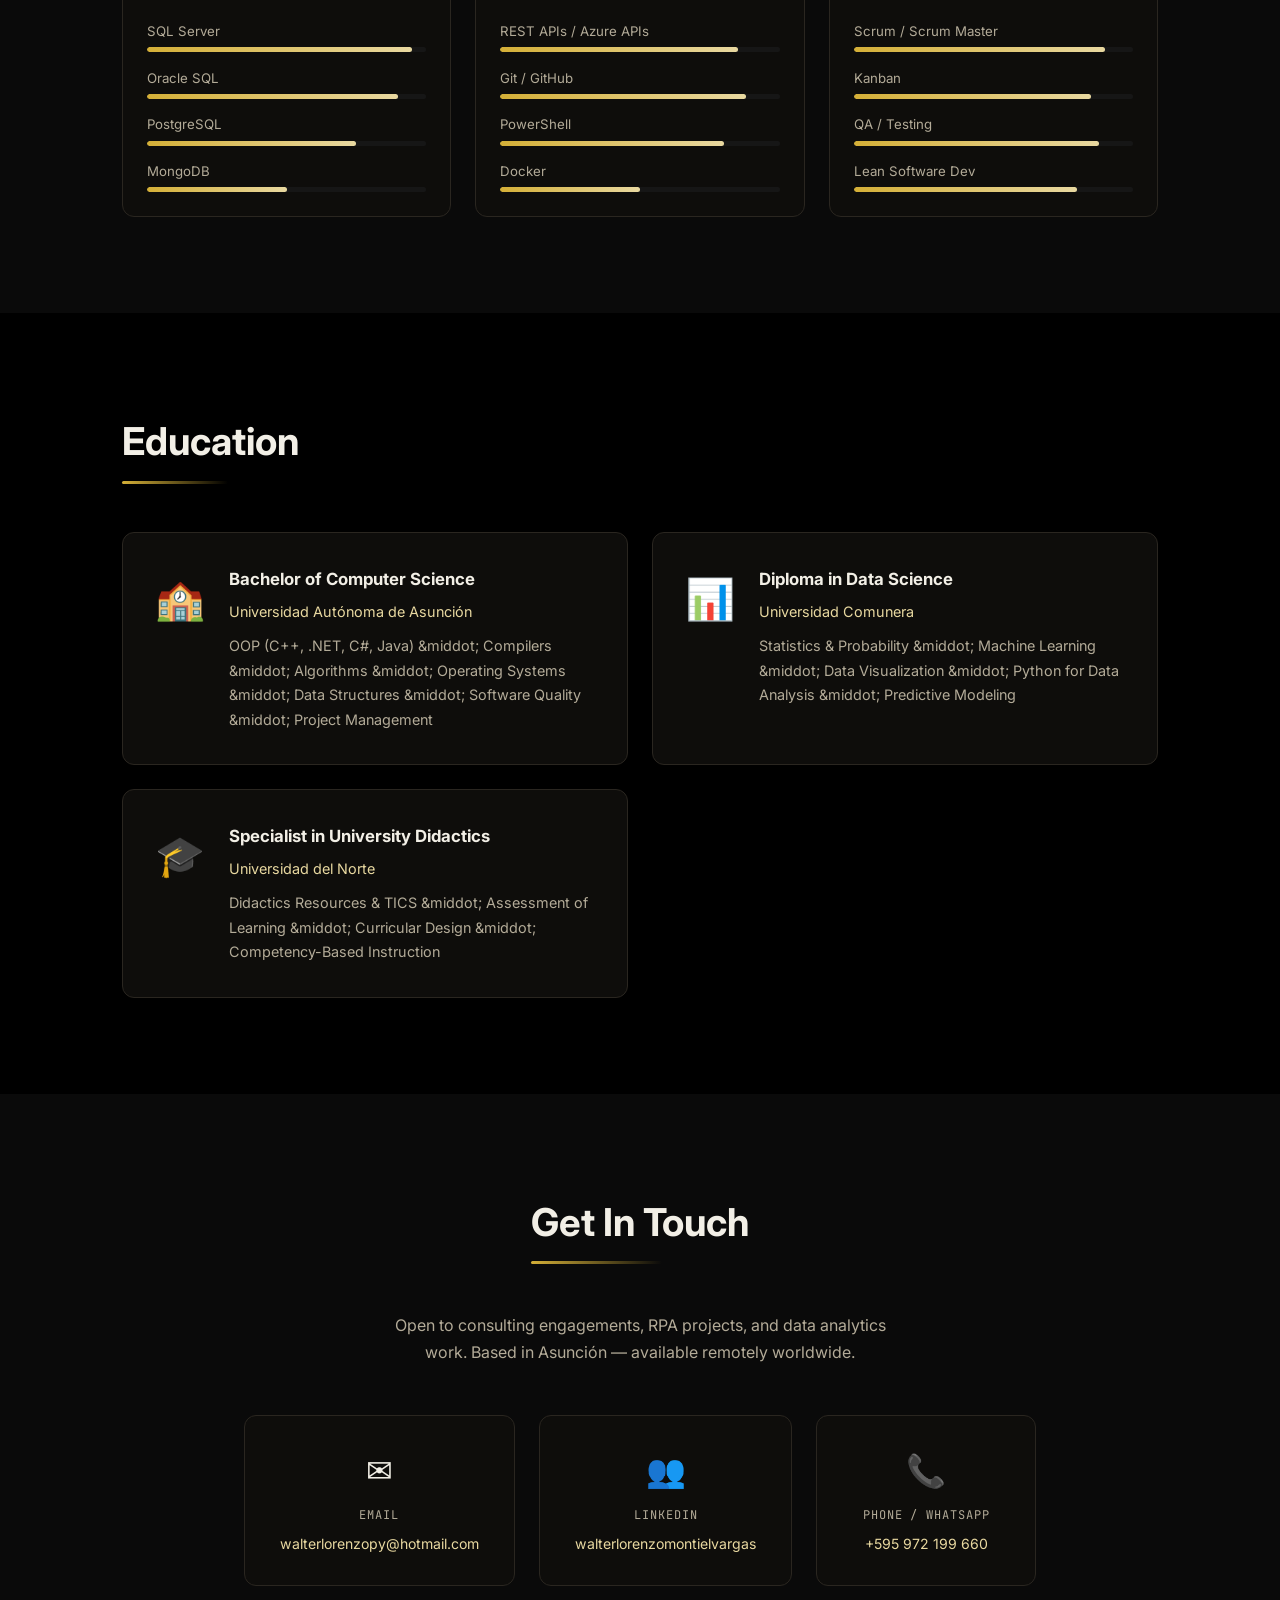
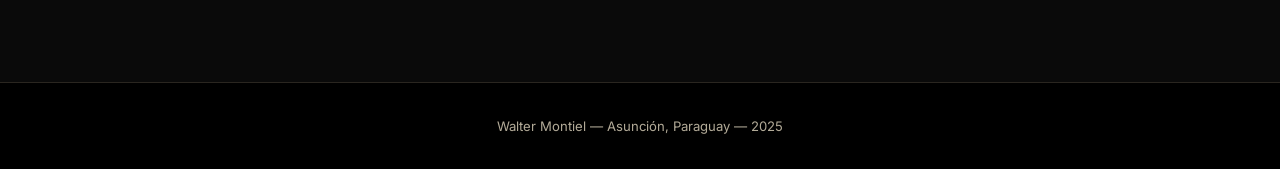
==== commit b1ecf130: "Refine Dynamus role: vendor proposal analysis and tender preparation" ====
--- a/index.html
+++ b/index.html
@@ -122,13 +122,13 @@
               <span class="job-period">2024 – 2025</span>
             </div>
             <p class="job-desc" data-i18n="exp.j1.desc">
-              Consulting Software Engineer for ANDE (Administración Nacional de Electricidad) Public Tender
-              No. 1643-21, the Advanced Metering Infrastructure (AMI) project for Paraguay's national electric
-              utility. Built software, data analysis, and reporting solutions to support the bid evaluation
-              and technical assessment workflow.
-            </p>
-            <div class="job-tags">
-              <span>Software Engineering</span><span>Data Analysis</span><span>PostgreSQL</span><span>Python</span><span>Power BI</span><span>Utilities</span>
+              Consultant for ANDE (Administración Nacional de Electricidad) Public Tender No. 1643-21, the
+              Advanced Metering Infrastructure (AMI) project for Paraguay's national electric utility.
+              Analyzed and evaluated vendor proposals and supported the preparation of the tender's technical
+              specifications and requirements.
+            </p>
+            <div class="job-tags">
+              <span>Proposal Analysis</span><span>Public Tender</span><span>Technical Specs</span><span>Vendor Evaluation</span><span>Utilities</span>
             </div>
           </div>
         </div>
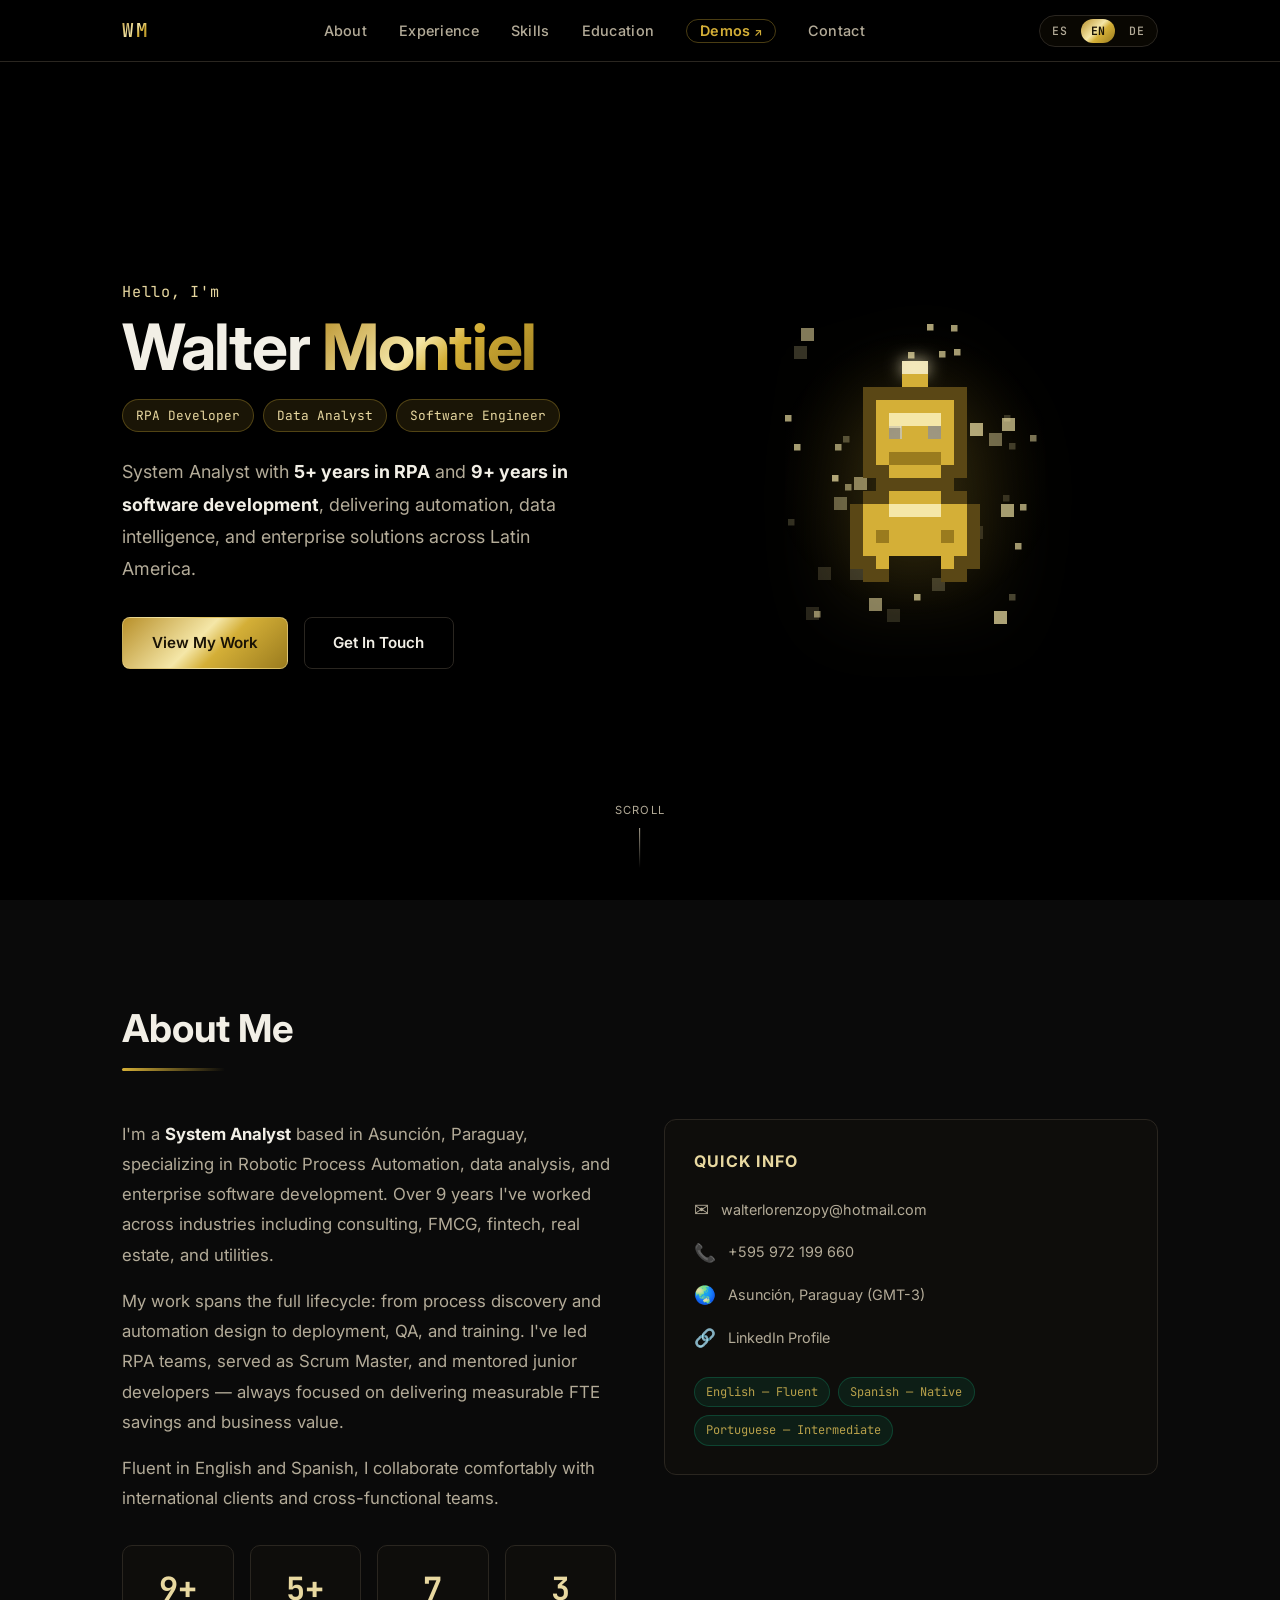
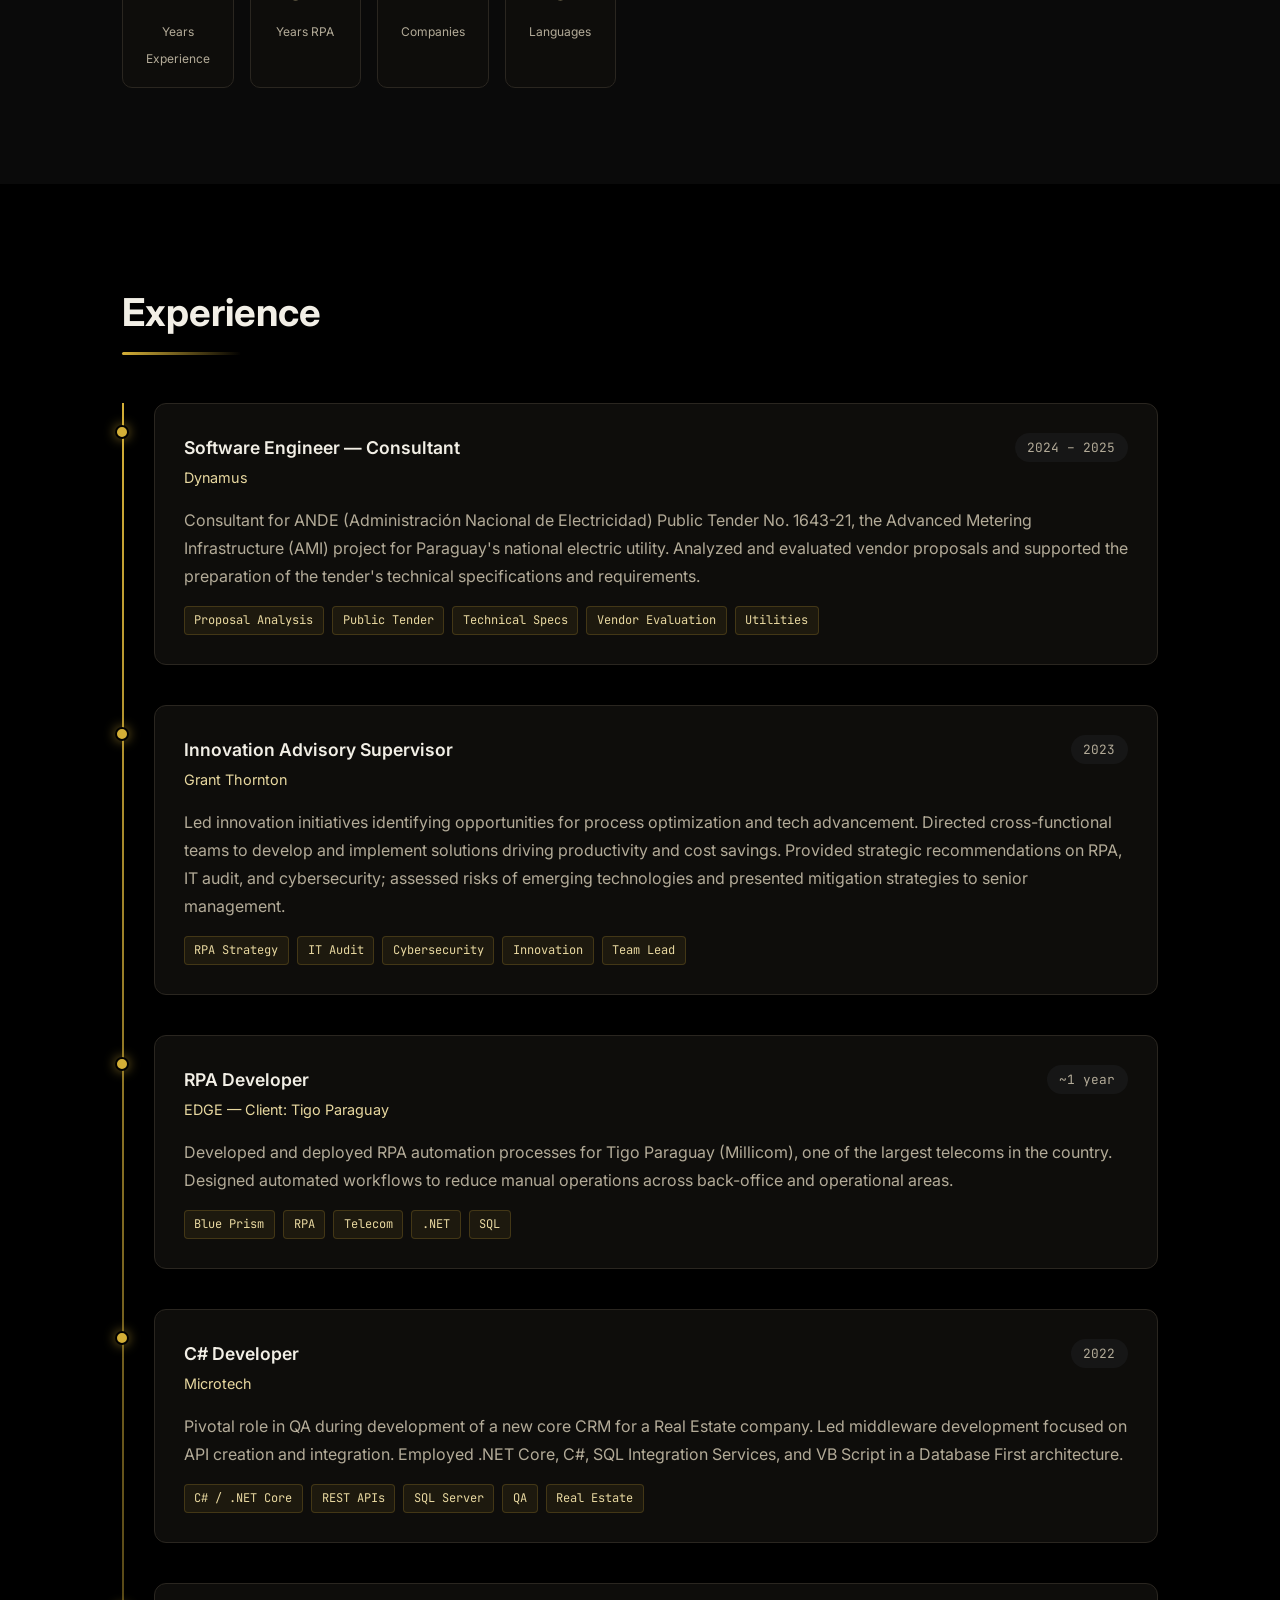
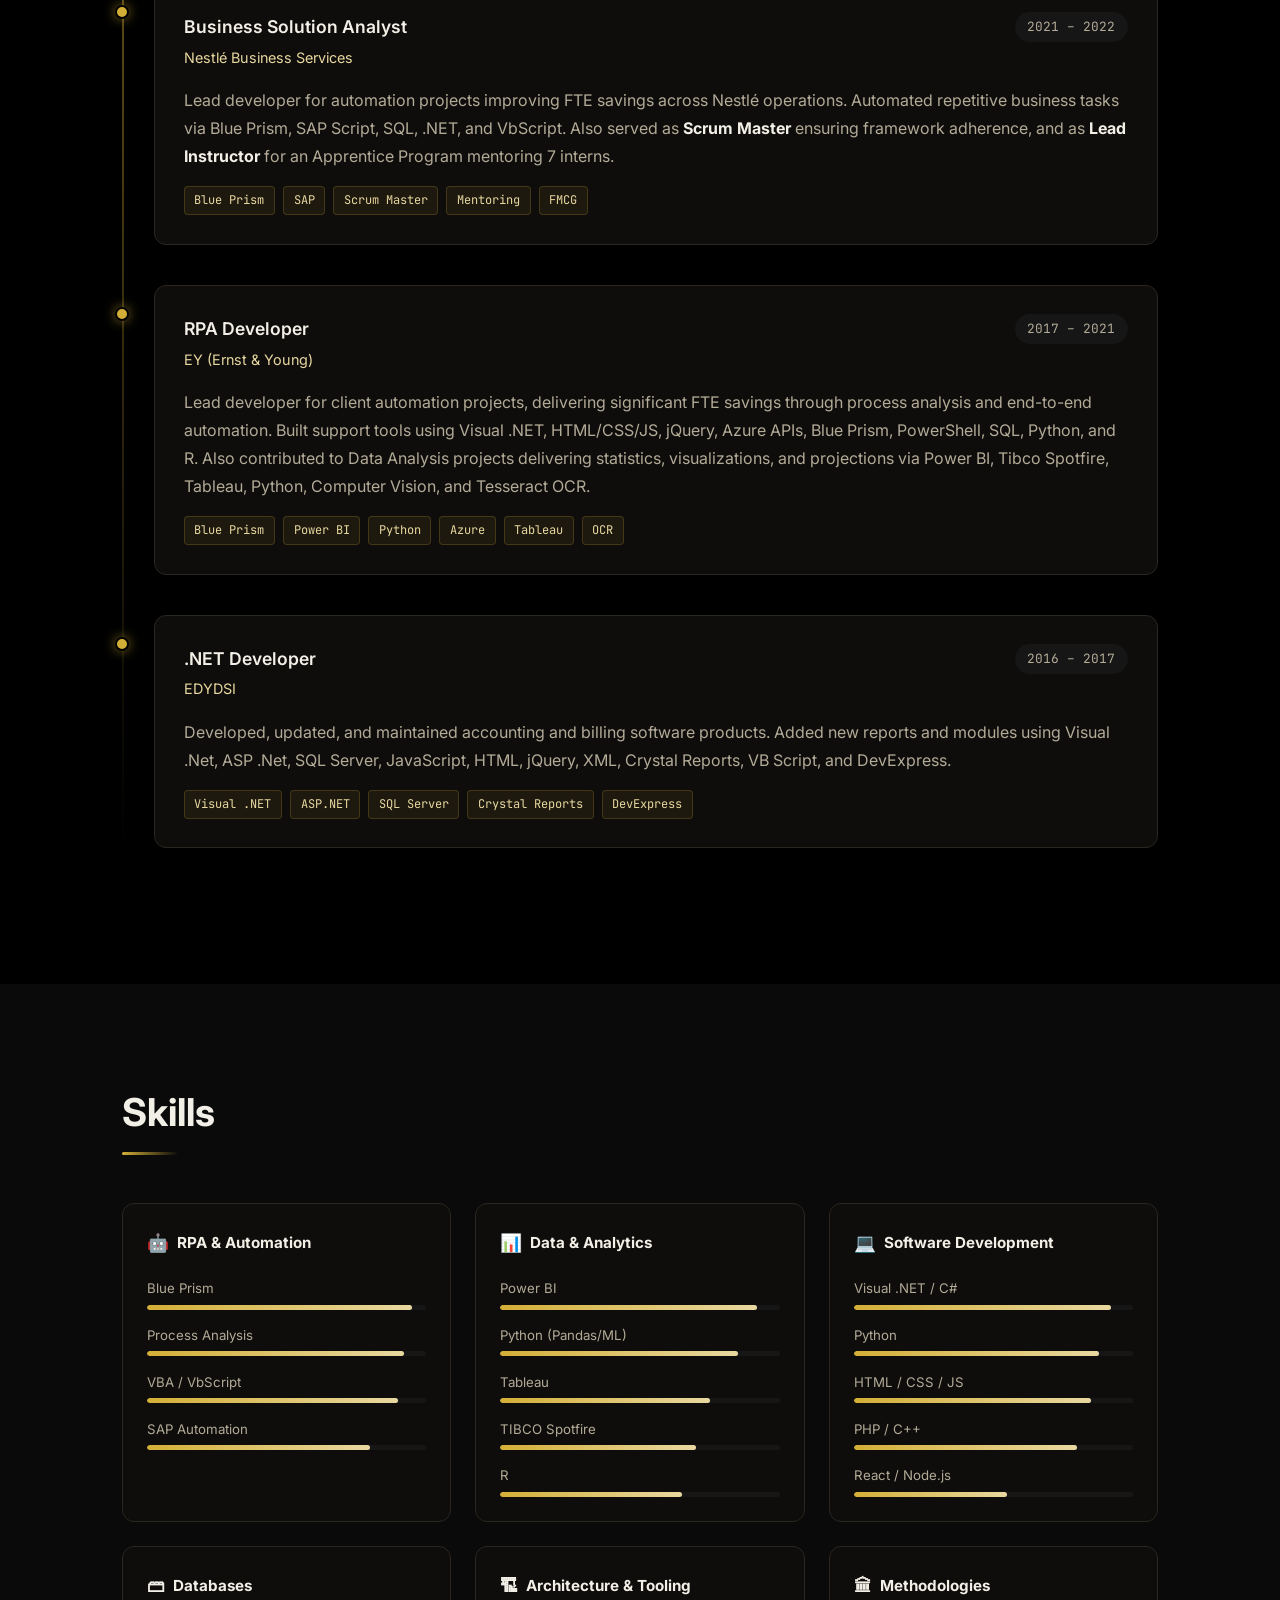
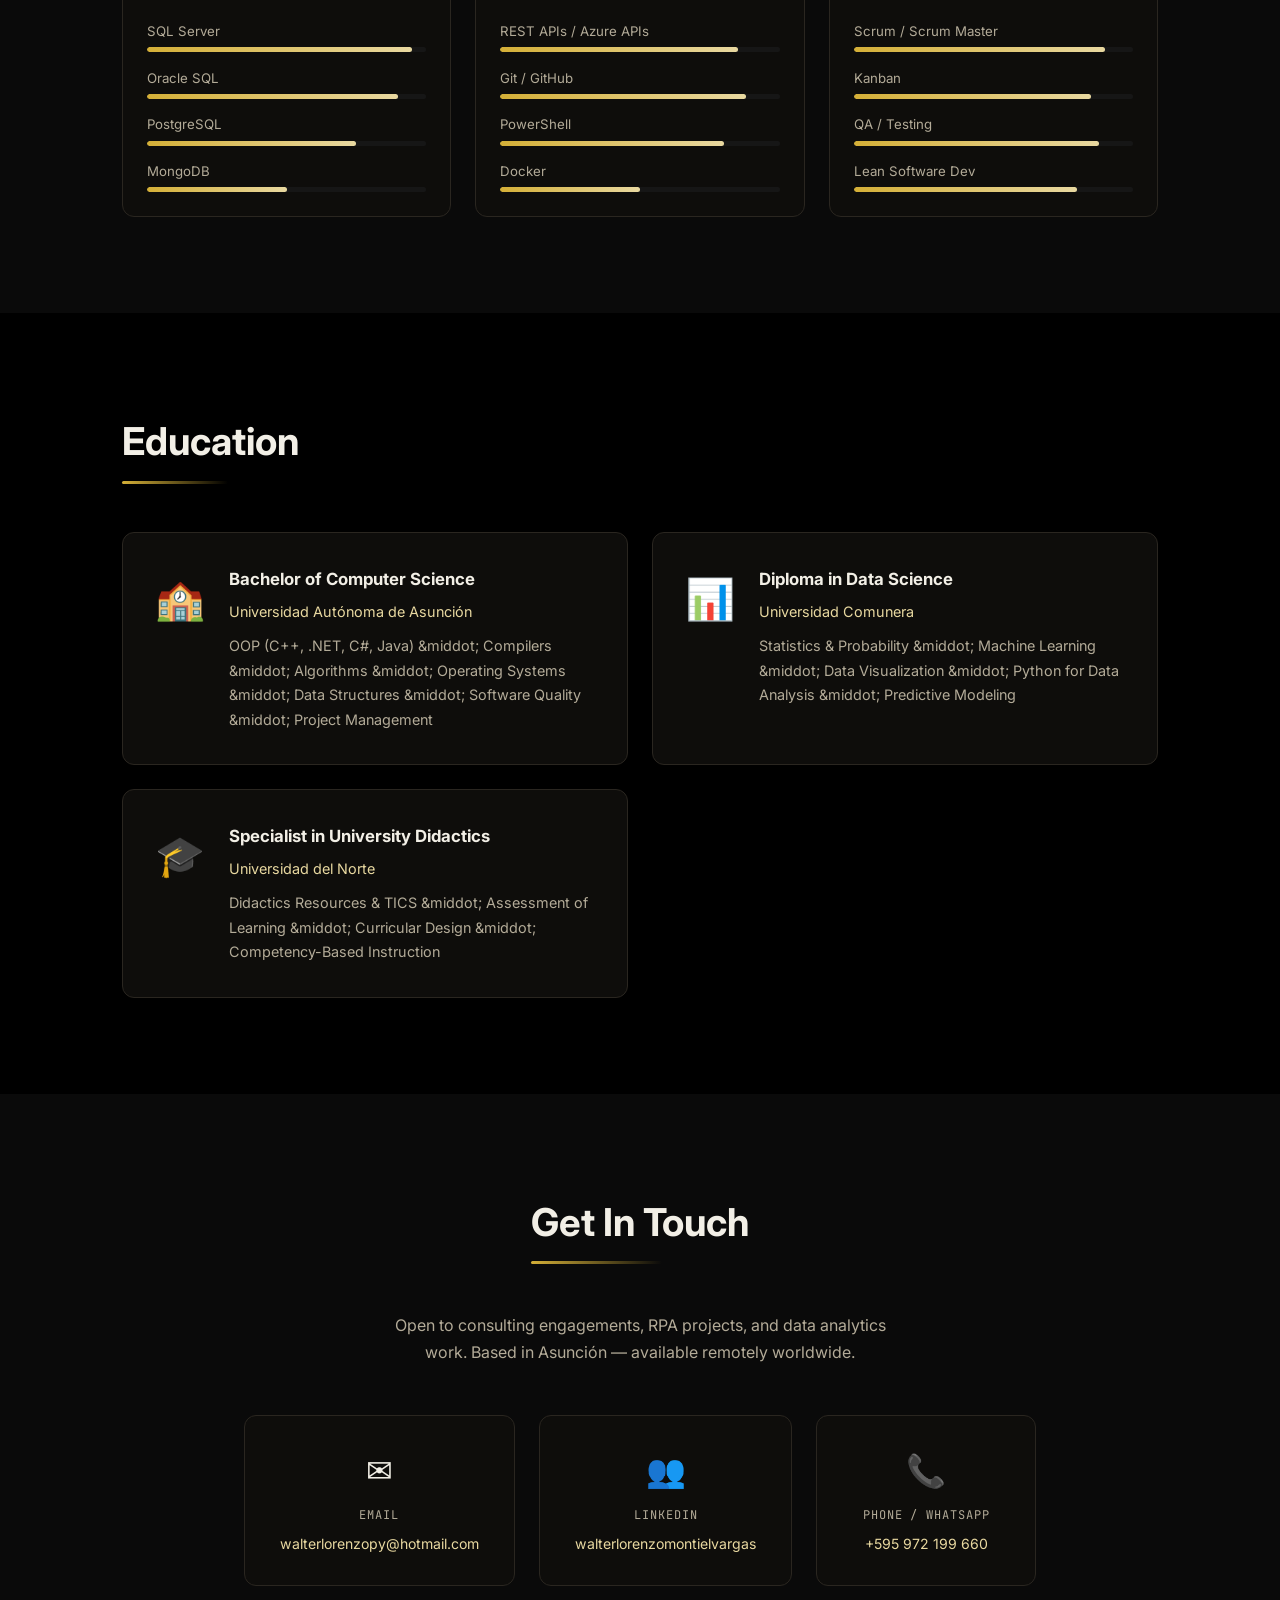
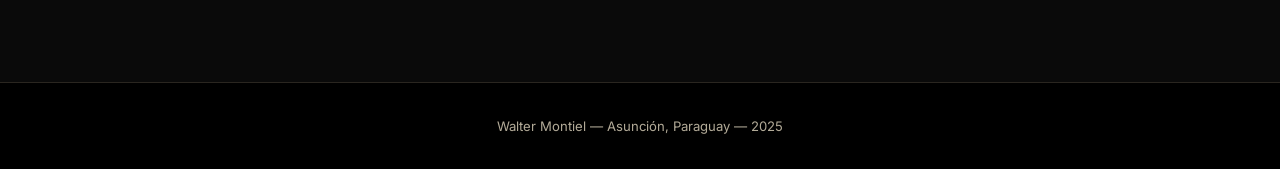
==== commit ca9ad74f: "Add Demos section: projects hub + CoolStuff automation detail page" ====
--- a/index.html
+++ b/index.html
@@ -20,6 +20,7 @@
         <li><a href="#experience" data-i18n="nav.experience">Experience</a></li>
         <li><a href="#skills" data-i18n="nav.skills">Skills</a></li>
         <li><a href="#education" data-i18n="nav.education">Education</a></li>
+        <li><a href="proyectos.html" target="_blank" rel="noopener" class="nav-demos" data-i18n="nav.projects">Demos</a></li>
         <li><a href="#contact" data-i18n="nav.contact">Contact</a></li>
       </ul>
       <div class="lang-switch" id="langSwitch" aria-label="Language selector">
--- a/style.css
+++ b/style.css
@@ -55,6 +55,13 @@
   letter-spacing: .02em; transition: color .2s;
 }
 .nav-links a:hover { color: var(--text); }
+.nav-links a.nav-demos {
+  color: var(--accent); font-weight: 600;
+  border: 1px solid rgba(212,175,55,.35); border-radius: 999px;
+  padding: .15rem .8rem;
+}
+.nav-links a.nav-demos:hover { background: rgba(212,175,55,.12); color: var(--accent2); }
+.nav-links a.nav-demos::after { content: " \2197"; font-size: .75em; }
 .nav-toggle { display: none; flex-direction: column; gap: 5px; background: none; border: none; cursor: pointer; padding: 4px; }
 .nav-toggle span { display: block; width: 22px; height: 2px; background: var(--muted); border-radius: 2px; transition: .3s; }
 
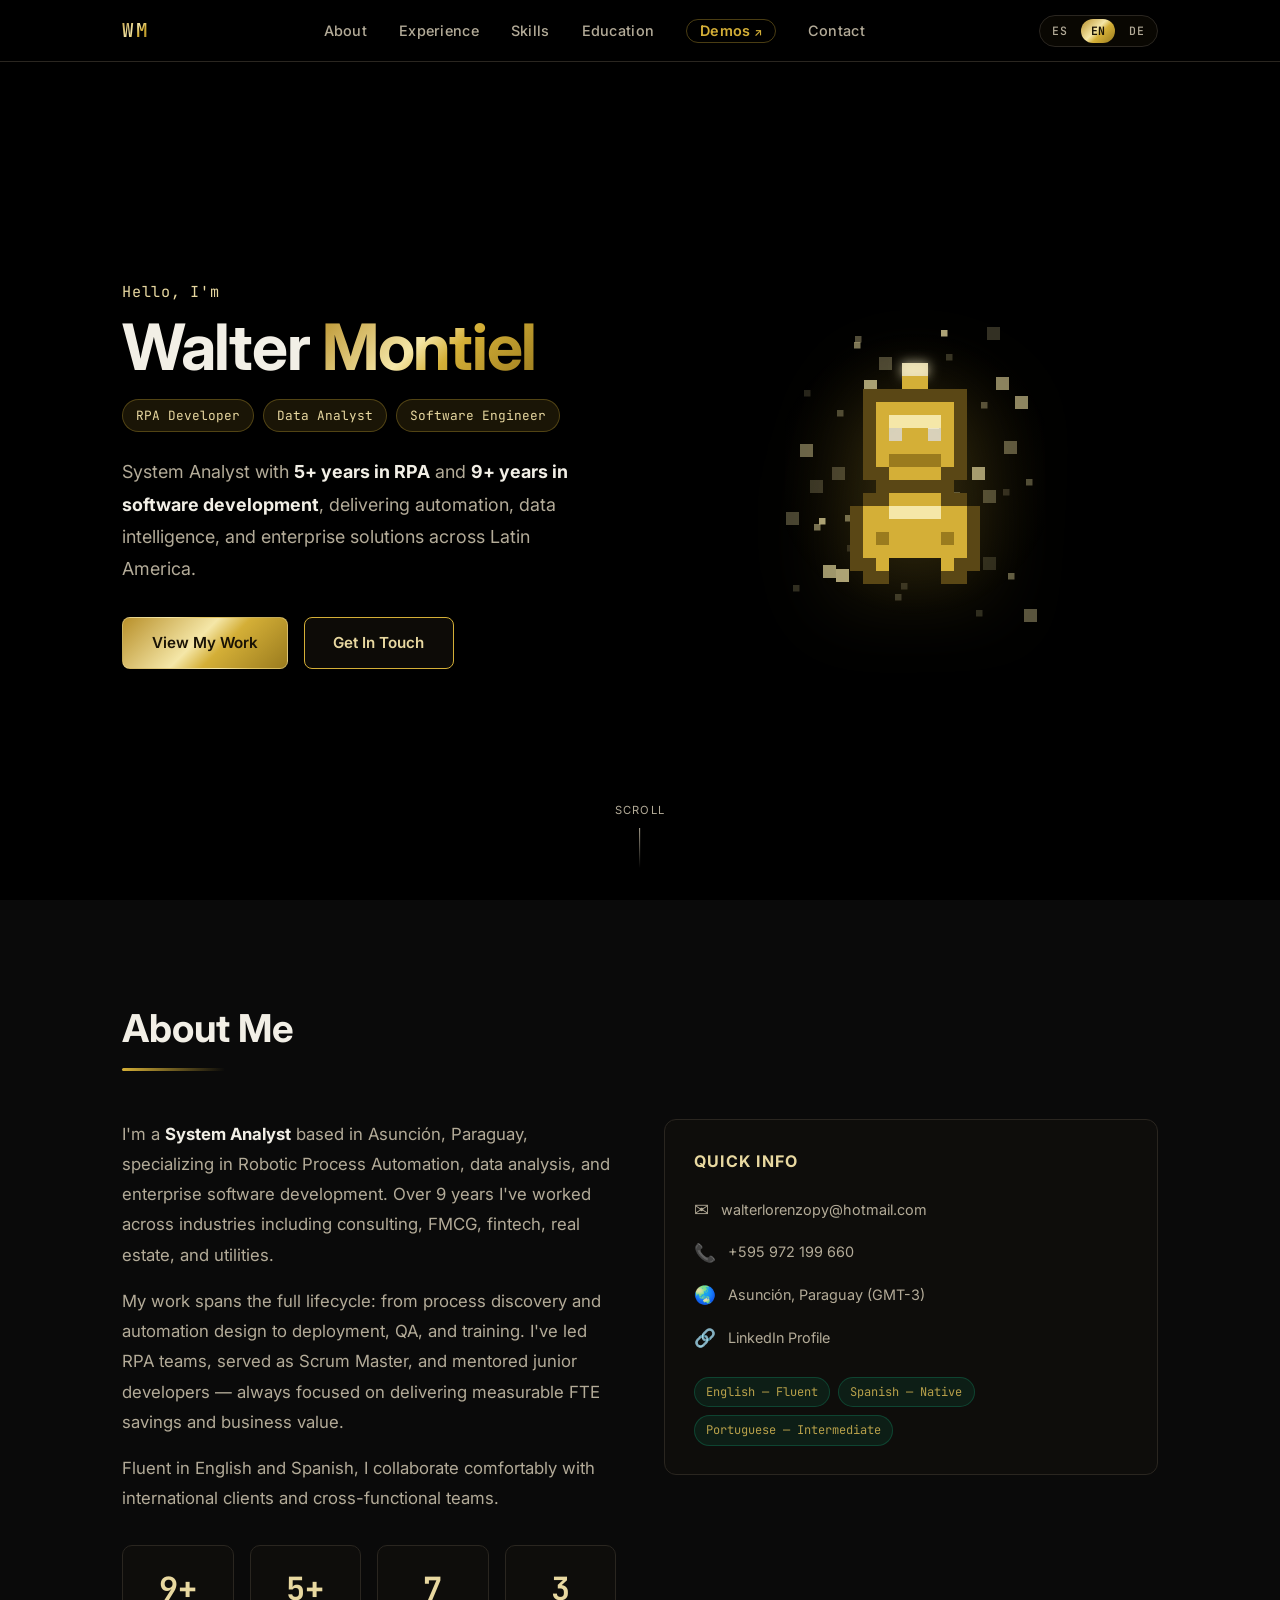
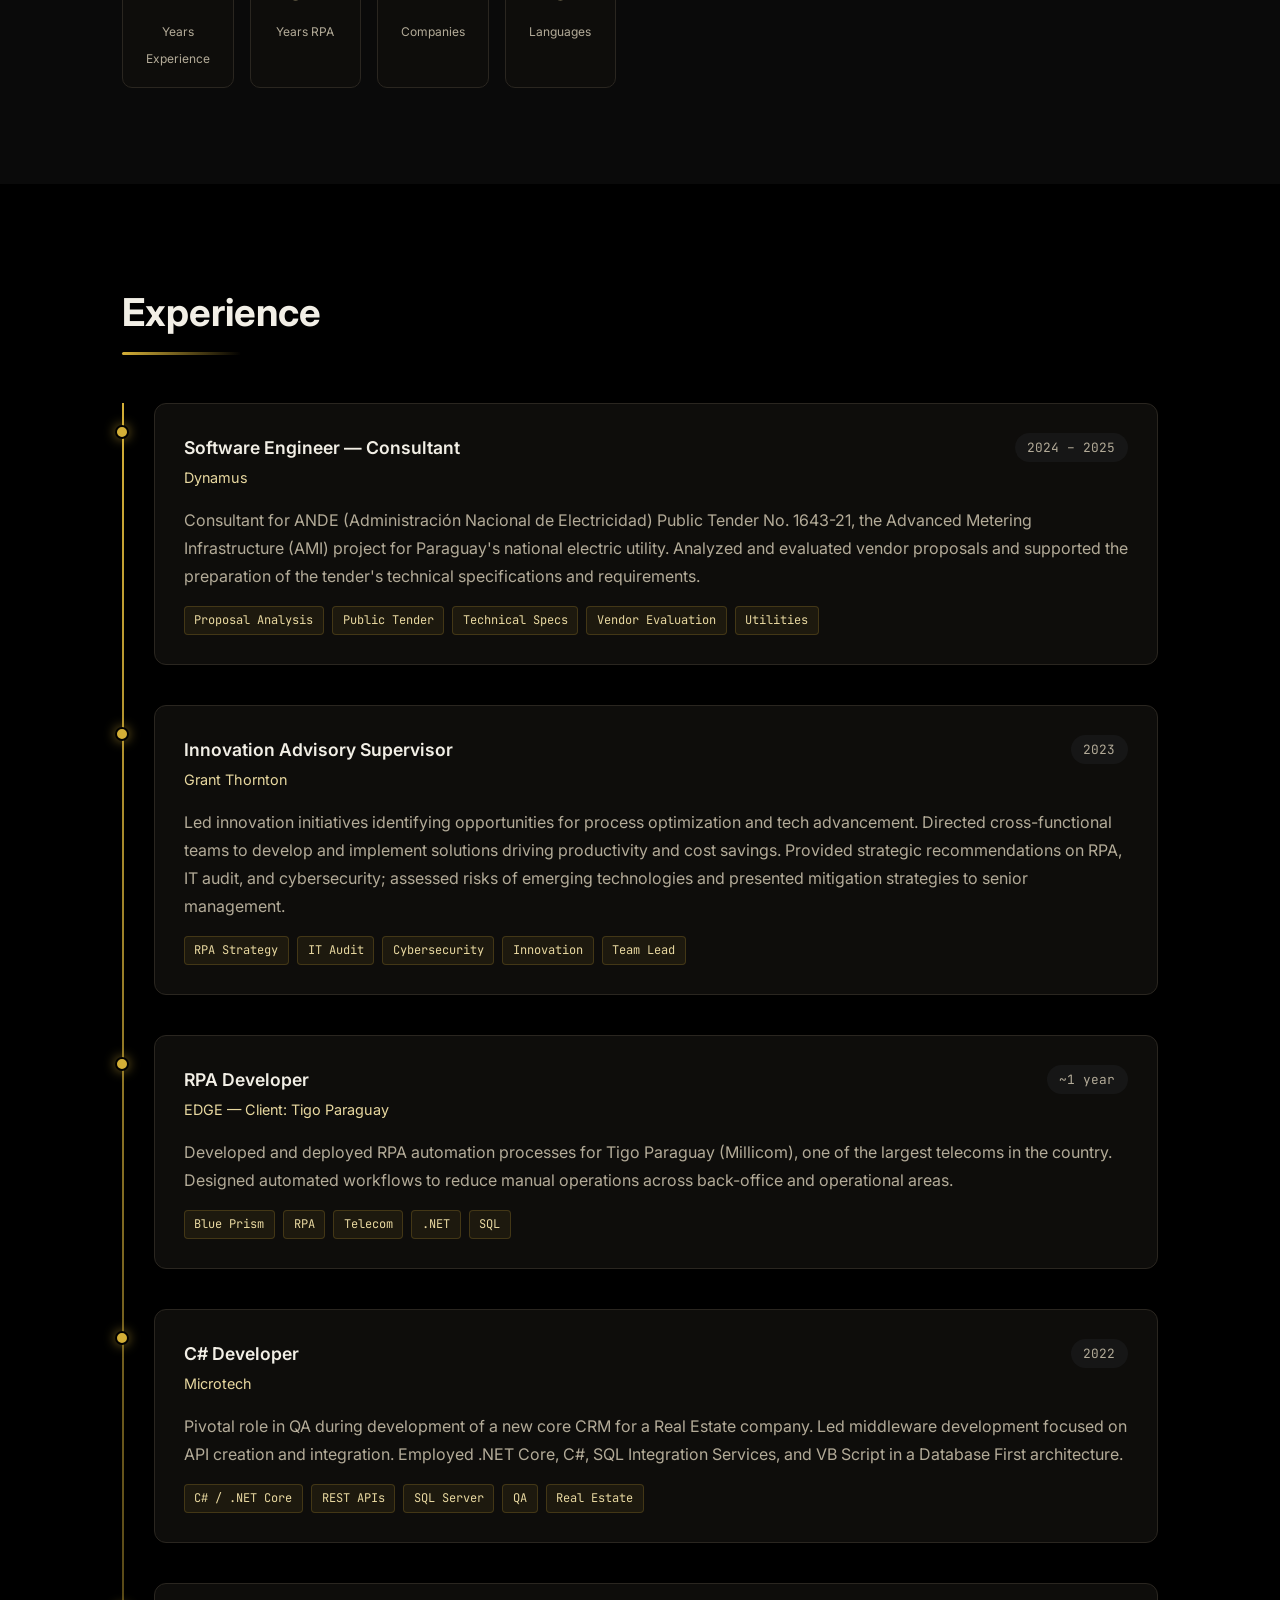
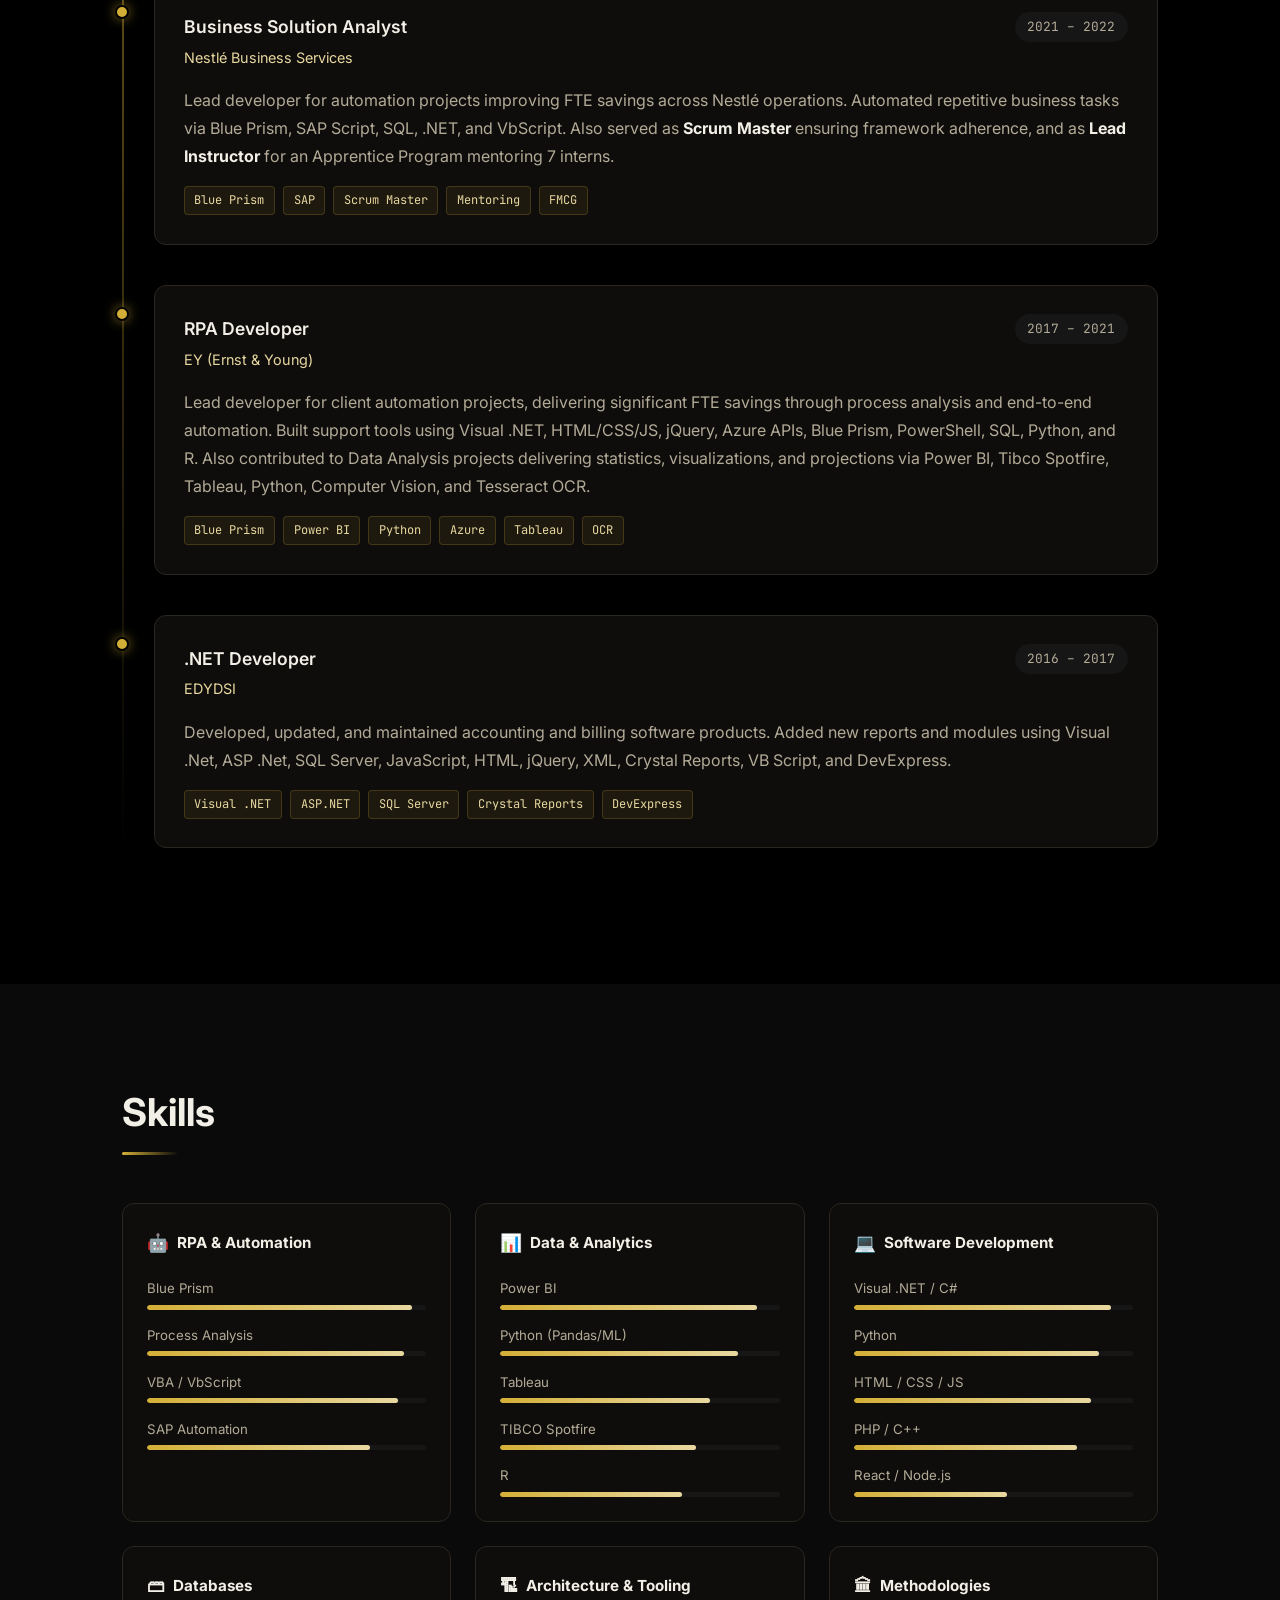
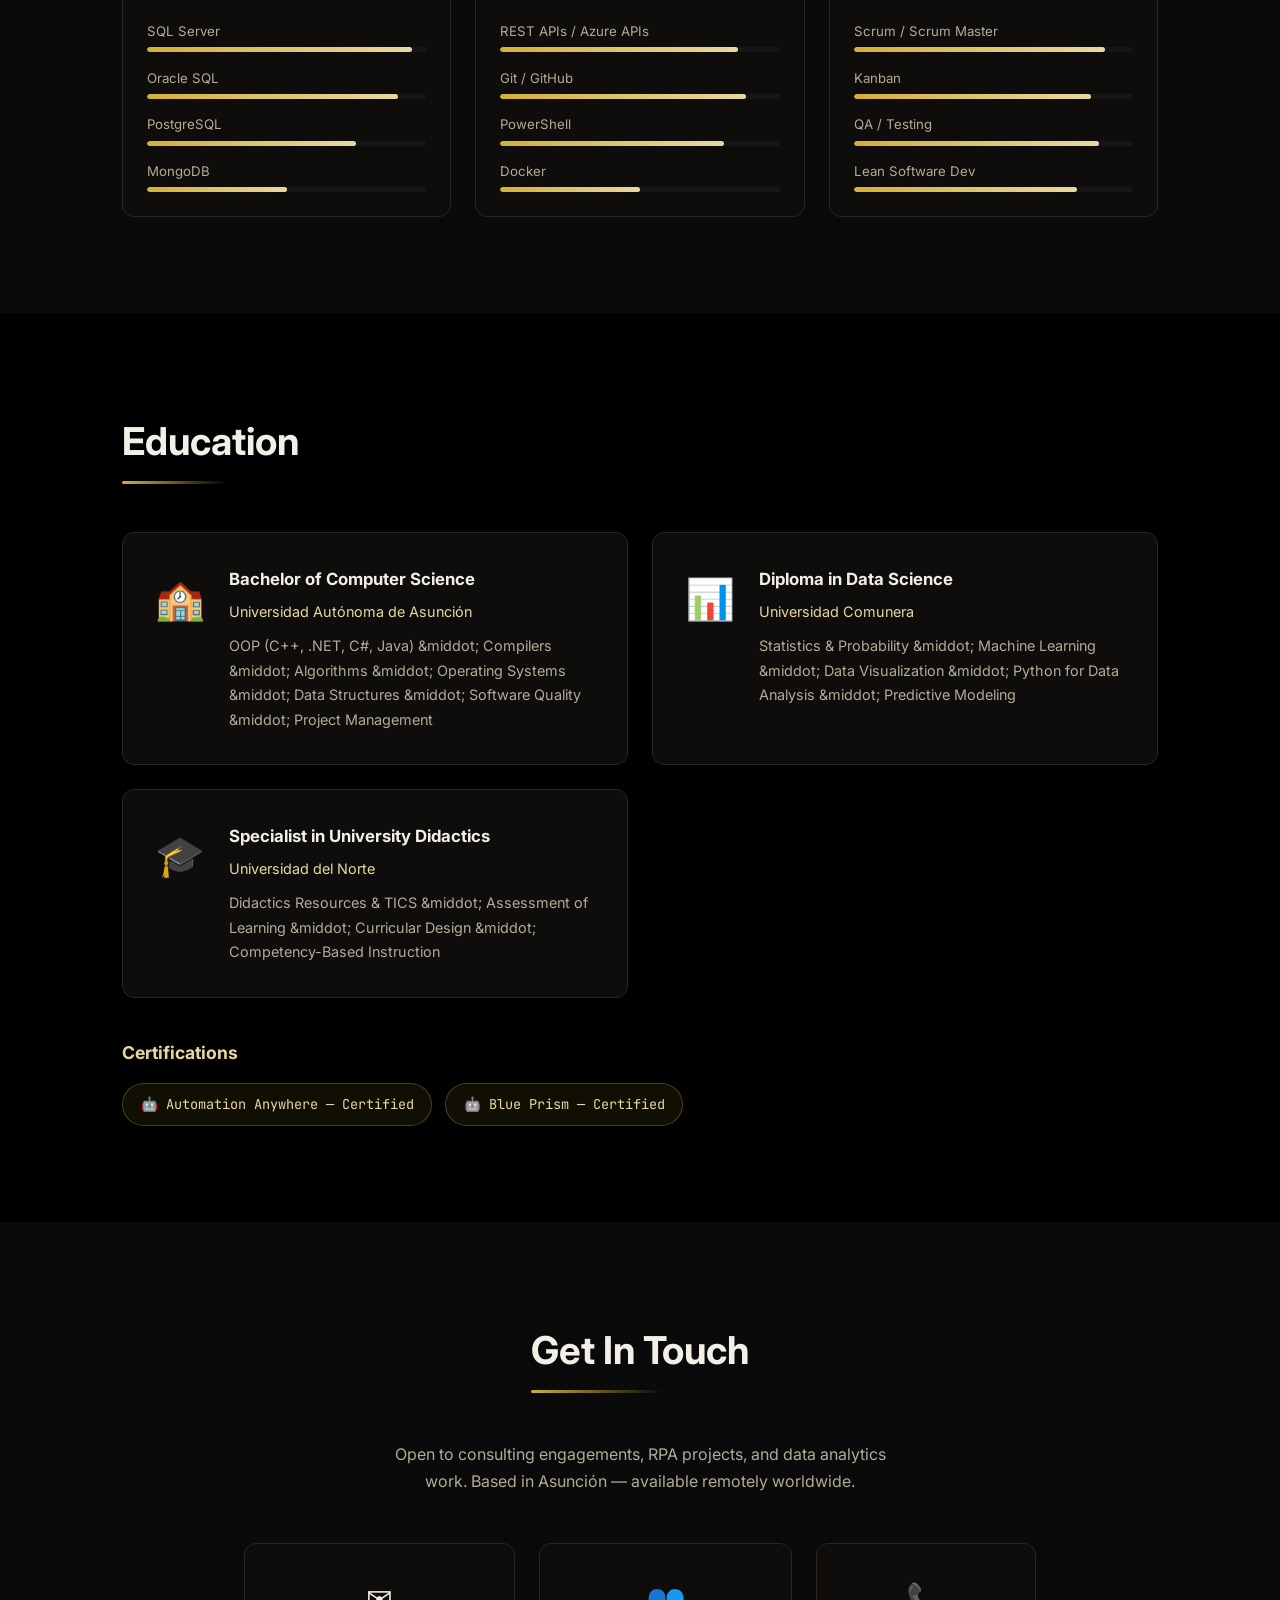
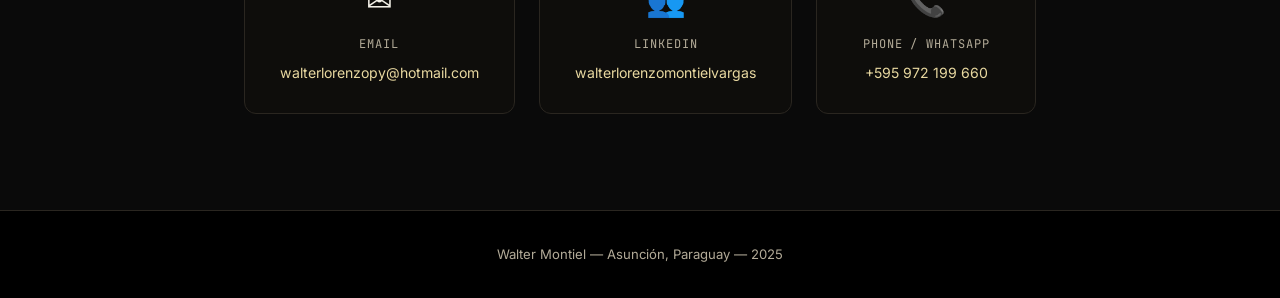
==== commit 30403630: "Add Automation Anywhere and Blue Prism certifications" ====
--- a/index.html
+++ b/index.html
@@ -370,6 +370,12 @@
           </div>
         </div>
       </div>
+
+      <h3 class="certs-title" data-i18n="edu.certsTitle">Certifications</h3>
+      <div class="certs">
+        <span class="cert-badge">&#129302; Automation Anywhere — Certified</span>
+        <span class="cert-badge">&#129302; Blue Prism — Certified</span>
+      </div>
     </div>
   </section>
 
--- a/style.css
+++ b/style.css
@@ -75,6 +75,9 @@
 .lang-switch button:hover { color: var(--text); }
 .lang-switch button.active { background: var(--gold-grad); color: #1a1305; font-weight: 700; }
 
+/* floating language switch for demo pages */
+.lang-float { position: fixed; top: 1.1rem; right: 1.1rem; z-index: 1000; backdrop-filter: blur(8px); background: rgba(20,18,13,.7); }
+
 /* ── HERO ── */
 #hero {
   min-height: 100vh;
@@ -114,8 +117,8 @@
 }
 .btn-primary { background: var(--gold-grad); color: #1a1305; border: 1px solid rgba(245,231,168,.4); }
 .btn-primary:hover { color: #000; box-shadow: 0 0 28px rgba(212,175,55,.5); transform: translateY(-1px); }
-.btn-outline { border: 1px solid var(--border); color: var(--text); }
-.btn-outline:hover { border-color: var(--accent); color: var(--accent2); }
+.btn-outline { background: #0d0b07; border: 1px solid var(--accent); color: var(--accent2); }
+.btn-outline:hover { background: #000; border-color: var(--accent2); color: var(--accent2); box-shadow: 0 0 18px rgba(212,175,55,.3); }
 
 /* ── PIXEL-ART VISUAL ── */
 .hero-visual { display: flex; flex-direction: column; align-items: center; justify-content: center; }
@@ -264,6 +267,13 @@
 .edu-card h3 { font-size: 1.05rem; margin-bottom: .4rem; }
 .edu-school { color: var(--accent2); font-size: .9rem; margin-bottom: .6rem; }
 .edu-courses { color: var(--muted); font-size: .9rem; line-height: 1.7; }
+.certs-title { font-size: 1.1rem; margin: 2.5rem 0 1rem; color: var(--accent2); }
+.certs { display: flex; flex-wrap: wrap; gap: .8rem; }
+.cert-badge {
+  font-family: var(--mono); font-size: .85rem; color: var(--accent2);
+  background: rgba(212,175,55,.08); border: 1px solid rgba(212,175,55,.3);
+  padding: .55rem 1.1rem; border-radius: 999px;
+}
 
 /* ── CONTACT ── */
 #contact { background: var(--bg2); text-align: center; }
